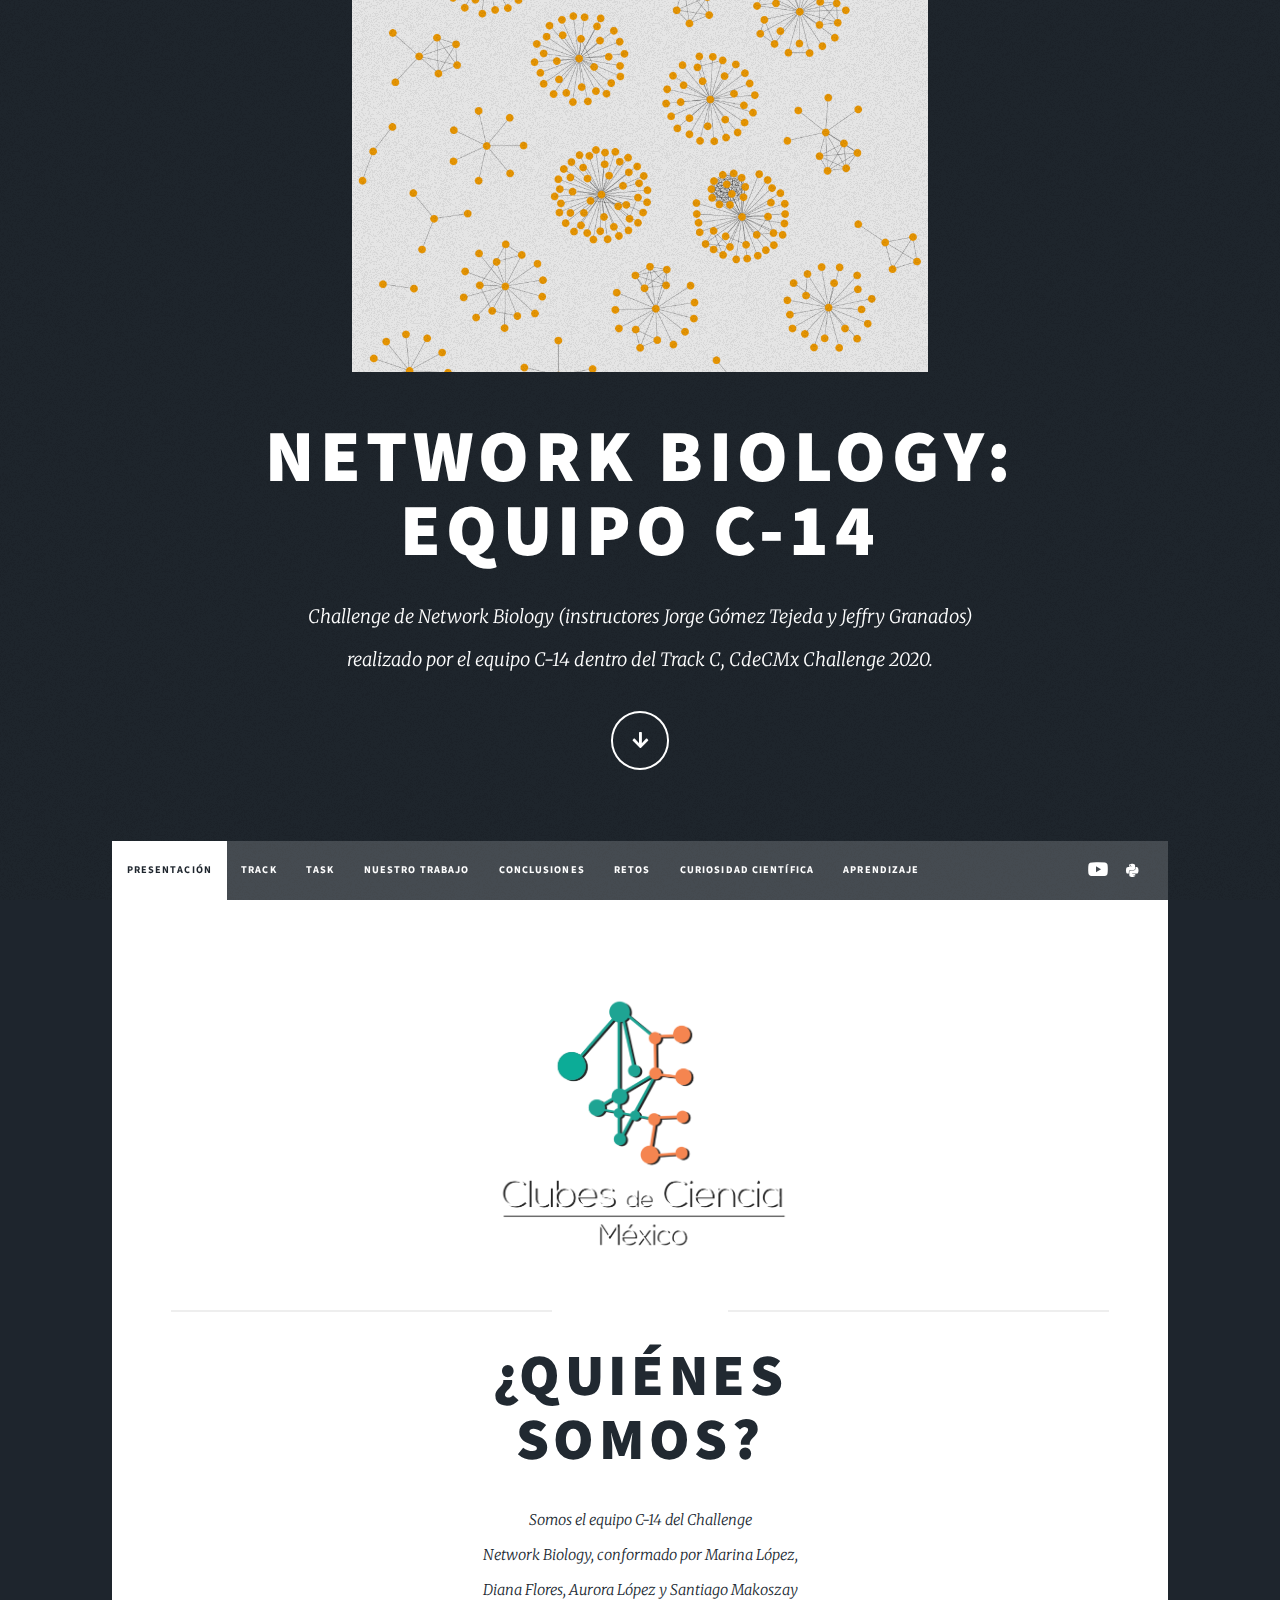
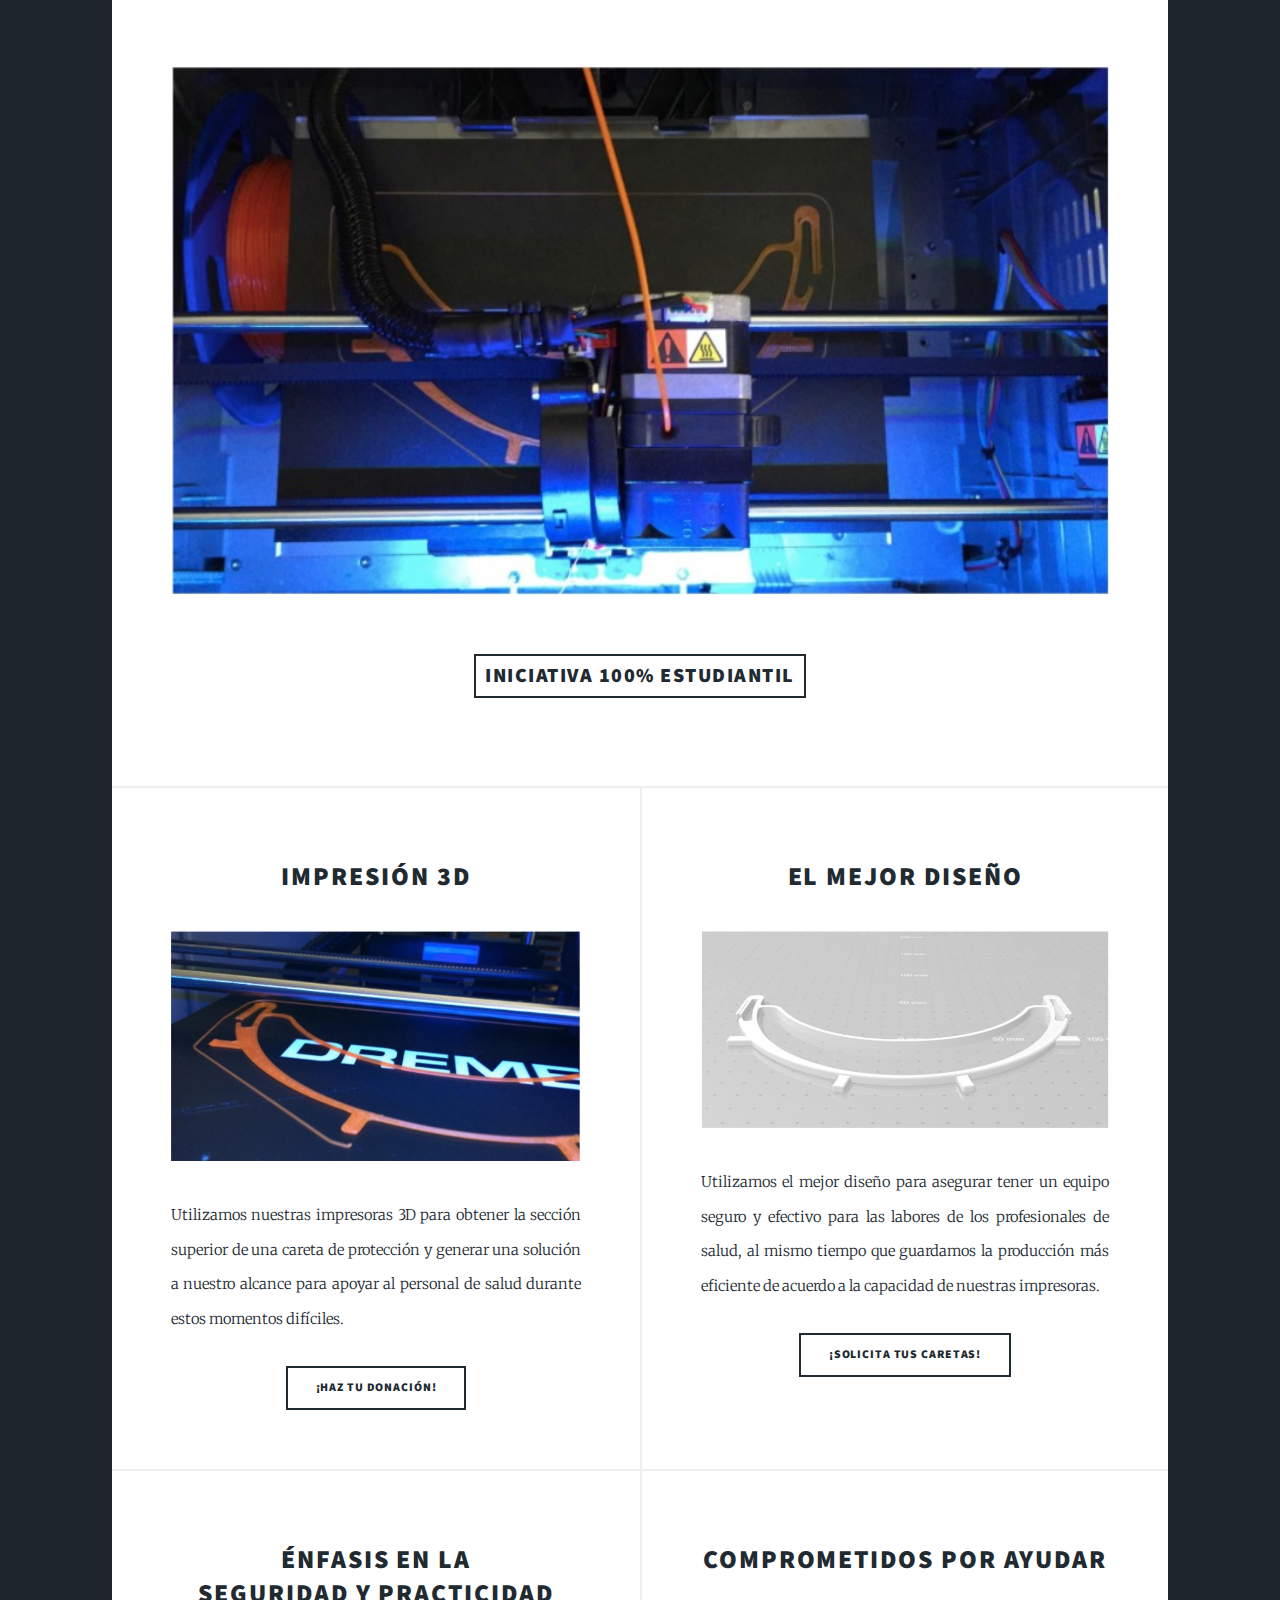
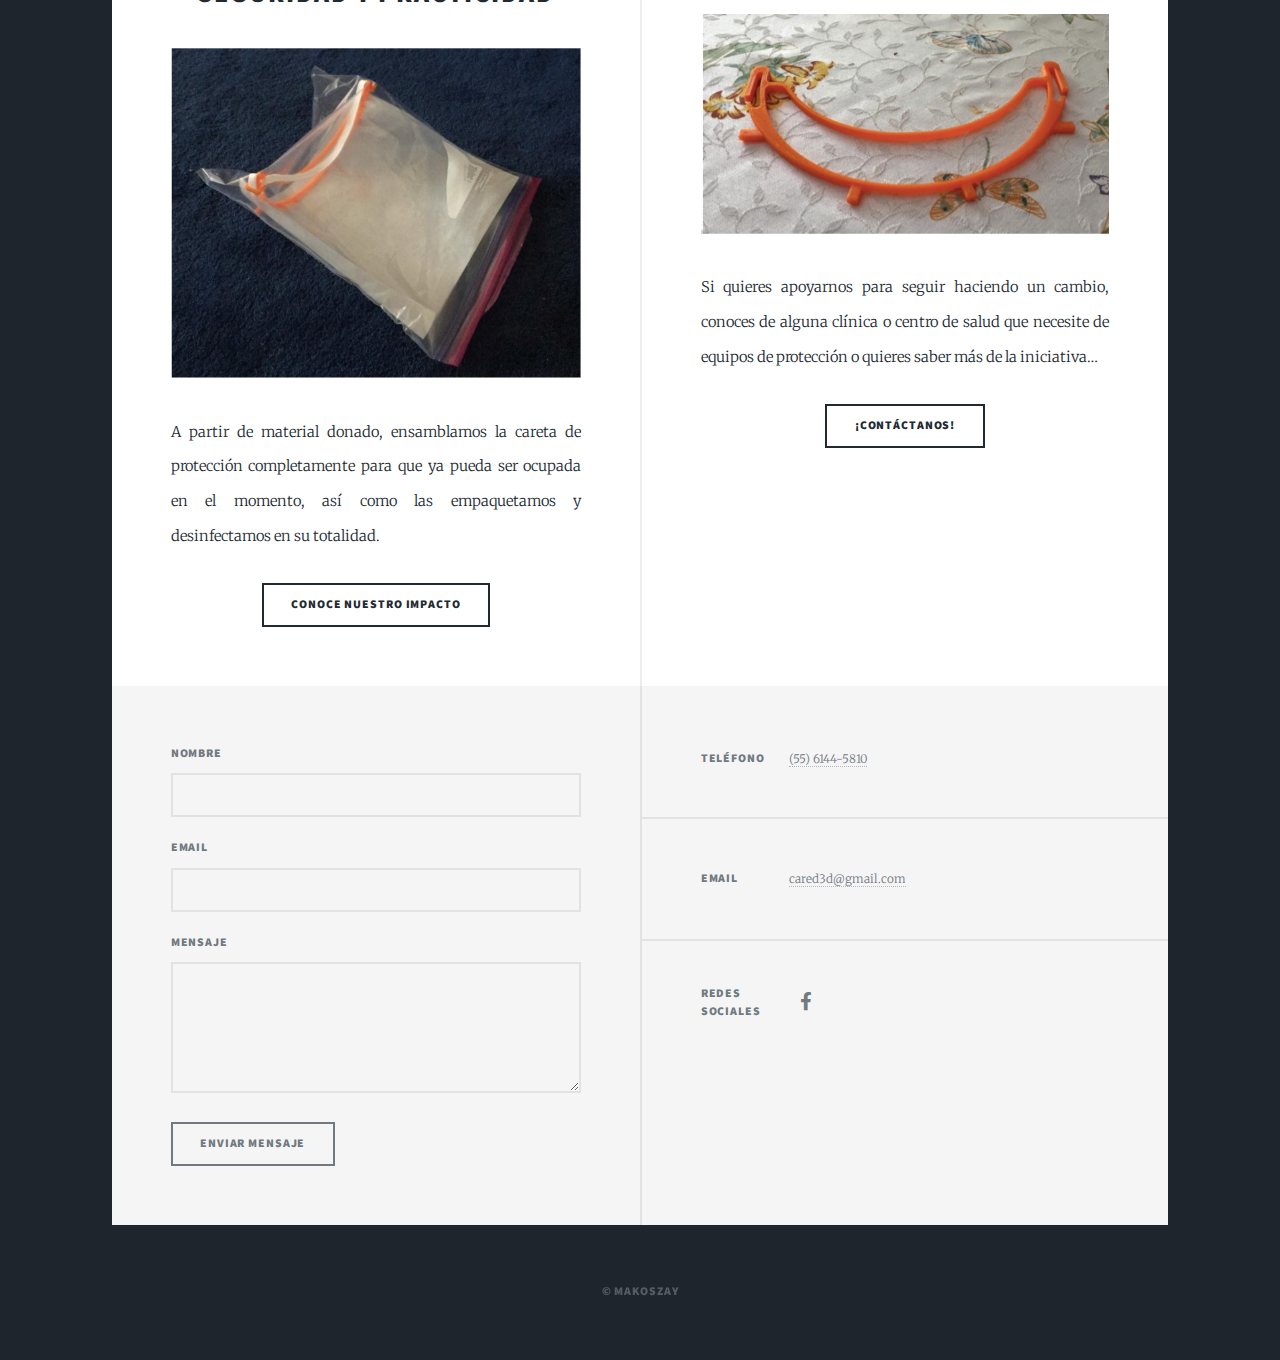
==== index.html @ 89ee447f "Update index.html" ====
<!DOCTYPE HTML>
<!--
	Massively by HTML5 UP
	html5up.net | @ajlkn
	Free for personal and commercial use under the CCA 3.0 license (html5up.net/license)
-->
<html>
	<head>
		<title>CARE 3D</title>
		<meta charset="utf-8" />
		<meta name="viewport" content="width=device-width, initial-scale=1, user-scalable=no" />
		<link rel="stylesheet" href="assets/css/main.css" />
		<noscript><link rel="stylesheet" href="assets/css/noscript.css" /></noscript>
	</head>
	<body class="is-preload">

		<!-- Wrapper -->
			<div id="wrapper" class="fade-in">

				<!-- Intro -->
					<div id="intro">
						<h1>Network Biology:<br />
						Equipo c-14</h1>
						<p>Challenge de Network Biology (instructores Jorge Gómez Tejeda y Jeffry Granados)<br />
						realizado por el equipo C-14 dentro del Track C, CdeCMx Challenge 2020.</p>
						<ul class="actions">
							<li><a href="#header" class="button icon solid solo fa-arrow-down scrolly">Continue</a></li>
						</ul>
					</div>

				<!-- Header -->
					<header id="header">
						<a href="index.html" class="logo">Network Biology - C14</a>
					</header>

				<!-- Nav -->
					<nav id="nav">
						<ul class="links">
							<li class="active"><a href="index.html">Presentación</a></li>
							<li><a href="donaciones.html">Track</a></li>
							<li><a href="solicitudes.html">Task</a></li>
							<li><a href="impacto.html">Nuestro Trabajo</a></li>
							<li><a href="abuelito.html">Conclusiones</a></li>
							<li><a href="notas.html">Retos</a></li>
							<li><a href="equipo.html">Curiosidad científica</a></li>
							<li><a href="contacto.html">Aprendizaje</a></li>
						</ul>
						<ul class="icons">
							<li><a href="https://www.facebook.com/donacioncaretas3D/" target=”_blank” class="icon brands fab fa-youtube"><span class="label">Youtube</span></a></li>
							<li><a href="https://colab.research.google.com/drive/1BYM7Ilppk82r1k13tnCq5NGWnOAUT_sk?usp=sharing" class="icon brands"><i class="fab fa-python"></i><span class="label">Código Python</span></a></li>
						</ul>
					</nav>

				<!-- Main -->
					<div id="main">
						
						<!-- Featured Post -->
							<article class="post featured">
								<img src="images/LOGO_CLUBES.png" width="300">
								<header class="major">
									<span class="date"></span><br>
									<h2><a href="#">¿Quiénes<br />
									somos?</a></h2>
									<p>Somos el equipo C-14 del Challenge<br />
									Network Biology, conformado por Marina López,<br />
									Diana Flores, Aurora López y Santiago Makoszay</p>
								</header>
								<div class="image main"><img src="images/impresora.jpeg" alt="" /></div>
								<ul class="actions special">
									<li class="button" style="font-size:20px;">&nbsp;&nbsp;Iniciativa 100% estudiantil&nbsp;&nbsp;</li>
								</ul>
							</article>

						<!-- Posts -->
							<section class="posts">
								<article>
									<header>
										<span class="date"></span>
										<h2>Impresión 3D</h2>
									</header>
									<div class="image fit"><img src="images/impresion_care3d.jpeg" alt="" /></div>
									<p>Utilizamos nuestras impresoras 3D para obtener la sección superior de una careta de protección y generar una solución a nuestro alcance para apoyar al personal de salud durante estos momentos difíciles.</p>
									<ul class="actions special">
										<li><a href="donaciones.html" class="button">¡Haz tu donación!</a></li>
									</ul>
								</article>
								<article>
									<header>
										<span class="date"></span>
										<h2>El mejor diseño</h2>
									</header>
									<div class="image fit"><img src="images/diseno_3d.jpeg" alt="" /></div>
									<p>Utilizamos el mejor diseño para asegurar tener un equipo seguro y efectivo para las labores de los profesionales de salud, al mismo tiempo que guardamos la producción más eficiente de acuerdo a la capacidad de nuestras impresoras.</p>
									<ul class="actions special">
										<li><a href="solicitudes.html" class="button">¡Solicita tus caretas!</a></li>
									</ul>
								</article>
								<article>
									<header>
										<span class="date"></span>
										<h2>Énfasis en la<br />
										seguridad y practicidad</h2>
									</header>
									<div class="image fit"><img src="images/empacado.jpeg" alt="" /></div>
									<p>A partir de material donado, ensamblamos la careta de protección completamente para que ya pueda ser ocupada en el momento, así como las empaquetamos y desinfectamos en su totalidad.</p>
									<ul class="actions special">
										<li><a href="impacto.html" class="button">Conoce nuestro impacto</a></li>
									</ul>
								</article>
								<article>
									<header>
										<span class="date"></span>
										<h2>Comprometidos por ayudar</h2>
									</header>
									<div class="image fit"><img src="images/prototipo.jpeg" alt="" /></div>
									<p>Si quieres apoyarnos para seguir haciendo un cambio, conoces de alguna clínica o centro de salud que necesite de equipos de protección o quieres saber más de la iniciativa…</p>
									<ul class="actions special">
										<li><a href="contacto.html" class="button">¡Contáctanos!</a></li>
									</ul>
								</article>
							</section>

						<!-- Footer -->
							<!-- <footer>
								<div class="pagination"> -->
									<!--<a href="#" class="previous">Prev</a>-->
<!-- 									<a href="#" class="page active">1</a>
									<a href="#" class="page">2</a>
									<a href="#" class="page">3</a>
									<span class="extra">&hellip;</span>
									<a href="#" class="page">8</a>
									<a href="#" class="page">9</a>
									<a href="#" class="page">10</a>
									<a href="#" class="next">Next</a>
								</div>
							</footer> -->

					</div>

				<!-- Footer -->
					<footer id="footer">
						<section>
							<form method="post" action="mailto:cared3d@gmail.com?subject=Información Care-3D">
								<div class="fields">
									<div class="field">
										<label for="name">Nombre</label>
										<input type="text" name="nombre" id="nombre" />
									</div>
									<div class="field">
										<label for="email">Email</label>
										<input type="text" name="email" id="email" />
									</div>
									<div class="field">
										<label for="message">Mensaje</label>
										<textarea name="mensaje" id="mensaje" rows="3"></textarea>
									</div>
								</div>
								<ul class="actions">
									<li><input type="submit" value="Enviar Mensaje" /></li>
								</ul>
							</form>
						</section>
						<section class="split contact">
							<section>
								<h3>Teléfono</h3>
								<p><a href="tel:+525561445810">(55) 6144-5810</a></p>
							</section>
							<section>
								<h3>Email</h3>
								<p><a href="mailto:care3d@gmail.com">cared3d@gmail.com</a></p>
							</section>
							<section>
								<h3>Redes Sociales</h3>
								<ul class="icons">
									<li><a href="https://www.facebook.com/donacioncaretas3D/" target=”_blank” class="icon brands fa-facebook-f"><span class="label">Facebook</span></a></li>
								</ul>
							</section>
						</section>
					</footer>

				<!-- Copyright -->
					<div id="copyright">
						<ul><li>&copy; Makoszay</li></ul>
					</div>

			</div>

		<!-- Scripts -->
			<script src="assets/js/jquery.min.js"></script>
			<script src="assets/js/jquery.scrollex.min.js"></script>
			<script src="assets/js/jquery.scrolly.min.js"></script>
			<script src="assets/js/browser.min.js"></script>
			<script src="assets/js/breakpoints.min.js"></script>
			<script src="assets/js/util.js"></script>
			<script src="assets/js/main.js"></script>

	</body>
</html>
---- assets/css/main.css ----
@import url(fontawesome-all.min.css);
@import url("https://fonts.googleapis.com/css?family=Merriweather:300,700,300italic,700italic|Source+Sans+Pro:900");

/*
	Massively by HTML5 UP
	html5up.net | @ajlkn
	Free for personal and commercial use under the CCA 3.0 license (html5up.net/license)
*/

html, body, div, span, applet, object,
iframe, h1, h2, h3, h4, h5, h6, p, blockquote,
pre, a, abbr, acronym, address, big, cite,
code, del, dfn, em, img, ins, kbd, q, s, samp,
small, strike, strong, sub, sup, tt, var, b,
u, i, center, dl, dt, dd, ol, ul, li, fieldset,
form, label, legend, table, caption, tbody,
tfoot, thead, tr, th, td, article, aside,
canvas, details, embed, figure, figcaption,
footer, header, hgroup, menu, nav, output, ruby,
section, summary, time, mark, audio, video {
	margin: 0;
	padding: 0;
	border: 0;
	font-size: 100%;
	font: inherit;
	vertical-align: baseline;}

article, aside, details, figcaption, figure,
footer, header, hgroup, menu, nav, section {
	display: block;}

body {
	line-height: 1;
}

ol, ul {
	list-style: none;
}

blockquote, q {
	quotes: none;
}

	blockquote:before, blockquote:after, q:before, q:after {
		content: '';
		content: none;
	}

table {
	border-collapse: collapse;
	border-spacing: 0;
}

body {
	-webkit-text-size-adjust: none;
}

mark {
	background-color: transparent;
	color: inherit;
}

input::-moz-focus-inner {
	border: 0;
	padding: 0;
}

input, select, textarea {
	-moz-appearance: none;
	-webkit-appearance: none;
	-ms-appearance: none;
	appearance: none;
}

/* Basic */

	@-ms-viewport {
		width: device-width;
	}

	body {
		-ms-overflow-style: scrollbar;
	}

	@media screen and (max-width: 480px) {

		html, body {
			min-width: 320px;
		}

	}

	html {
		box-sizing: border-box;
	}

	*, *:before, *:after {
		box-sizing: inherit;
	}

	body {
		background-color: #1e252d;
	}

		body.is-preload *, body.is-preload *:before, body.is-preload *:after {
			-moz-animation: none !important;
			-webkit-animation: none !important;
			-ms-animation: none !important;
			animation: none !important;
			-moz-transition: none !important;
			-webkit-transition: none !important;
			-ms-transition: none !important;
			transition: none !important;
		}

/* Type */

	html {
		font-size: 16pt;
	}

		@media screen and (max-width: 1680px) {

			html {
				font-size: 12pt;
			}

		}

		@media screen and (max-width: 1280px) {

			html {
				font-size: 11pt;
			}

		}

		@media screen and (max-width: 360px) {

			html {
				font-size: 10pt;
			}

		}

	body {
		color: #212931;
	}

	body, input, select, textarea {
		font-family: "Merriweather", Georgia, serif;
		font-weight: 300;
		font-size: 1rem;
		line-height: 2.375;
	}

	a {
		-moz-transition: color 0.2s ease-in-out, background-color 0.2s ease-in-out, border-color 0.2s ease-in-out, box-shadow 0.2s ease-in-out;
		-webkit-transition: color 0.2s ease-in-out, background-color 0.2s ease-in-out, border-color 0.2s ease-in-out, box-shadow 0.2s ease-in-out;
		-ms-transition: color 0.2s ease-in-out, background-color 0.2s ease-in-out, border-color 0.2s ease-in-out, box-shadow 0.2s ease-in-out;
		transition: color 0.2s ease-in-out, background-color 0.2s ease-in-out, border-color 0.2s ease-in-out, box-shadow 0.2s ease-in-out;
		border-bottom: dotted 1px;
		text-decoration: none;
	}

		a:hover {
			border-bottom-color: transparent;
		}

	strong, b {
		font-weight: 600;
	}

	em, i {
		font-style: italic;
	}

	p {
		text-align: justify;
		margin: 0 0 2rem 0;
	}

	h1, h2, h3, h4, h5, h6 {
		font-family: "Source Sans Pro", Helvetica, sans-serif;
		font-weight: 900;
		line-height: 1.5;
		letter-spacing: 0.075em;
		text-transform: uppercase;
		margin: 0 0 1rem 0;
	}

		h1 a, h2 a, h3 a, h4 a, h5 a, h6 a {
			border-bottom: 0;
			color: inherit;
			text-decoration: none;
		}

	h1 {
		font-size: 4rem;
		line-height: 1.1;
		margin: 0 0 2rem 0;
	}

	h2 {
		font-size: 1.75rem;
		line-height: 1.3;
		margin: 0 0 1.5rem 0;
	}

	h3 {
		font-size: 1.25rem;
		margin: 0 0 1.5rem 0;
	}

	h4 {
		font-size: 1rem;
	}

	h5 {
		font-size: 0.9rem;
	}

	h6 {
		font-size: 0.8rem;
	}

	sub {
		font-size: 0.8rem;
		position: relative;
		top: 0.5rem;
	}

	sup {
		font-size: 0.8rem;
		position: relative;
		top: -0.5rem;
	}

	blockquote {
		border-left: solid 4px;
		font-style: italic;
		margin: 0 0 2rem 0;
		padding: 0.5rem 0 0.5rem 2rem;
	}

	code {
		border: solid 2px;
		font-family: "Courier New", monospace;
		font-size: 0.9rem;
		margin: 0 0.25rem;
		padding: 0.25rem 0.65rem;
	}

	pre {
		-webkit-overflow-scrolling: touch;
		font-family: "Courier New", monospace;
		font-size: 0.9rem;
		margin: 0 0 2rem 0;
	}

		pre code {
			display: block;
			line-height: 1.75;
			padding: 1rem 1.5rem;
			overflow-x: auto;
		}

	hr {
		border: 0;
		border-bottom: solid 2px;
		margin: 3rem 0;
	}

		hr.major {
			margin: 5rem 0;
		}

	.align-left {
		text-align: left;
	}

	.align-center {
		text-align: center;
	}

	.align-right {
		text-align: right;
	}

	input, select, textarea {
		color: #212931;
	}

	a {
		color: #212931;
		border-bottom-color: rgba(33, 41, 49, 0.5);
	}

		a:hover {
			border-bottom-color: transparent;
			color: #ef1aa8 !important;
		}

	strong, b {
		color: #212931;
	}

	h1, h2, h3, h4, h5, h6 {
		color: #212931;
	}

	blockquote {
		border-left-color: #eeeeee;
	}

	code {
		background: rgba(220, 220, 220, 0.25);
		border-color: #eeeeee;
	}

	hr {
		border-bottom-color: #eeeeee;
	}

/* Row */

	.row {
		display: flex;
		flex-wrap: wrap;
		box-sizing: border-box;
		align-items: stretch;
	}

		.row > * {
			box-sizing: border-box;
		}

		.row.gtr-uniform > * > :last-child {
			margin-bottom: 0;
		}

		.row.aln-left {
			justify-content: flex-start;
		}

		.row.aln-center {
			justify-content: center;
		}

		.row.aln-right {
			justify-content: flex-end;
		}

		.row.aln-top {
			align-items: flex-start;
		}

		.row.aln-middle {
			align-items: center;
		}

		.row.aln-bottom {
			align-items: flex-end;
		}

		.row > .imp {
			order: -1;
		}

		.row > .col-1 {
			width: 8.33333%;
		}

		.row > .off-1 {
			margin-left: 8.33333%;
		}

		.row > .col-2 {
			width: 16.66667%;
		}

		.row > .off-2 {
			margin-left: 16.66667%;
		}

		.row > .col-3 {
			width: 25%;
		}

		.row > .off-3 {
			margin-left: 25%;
		}

		.row > .col-4 {
			width: 33.33333%;
		}

		.row > .off-4 {
			margin-left: 33.33333%;
		}

		.row > .col-5 {
			width: 41.66667%;
		}

		.row > .off-5 {
			margin-left: 41.66667%;
		}

		.row > .col-6 {
			width: 50%;
		}

		.row > .off-6 {
			margin-left: 50%;
		}

		.row > .col-7 {
			width: 58.33333%;
		}

		.row > .off-7 {
			margin-left: 58.33333%;
		}

		.row > .col-8 {
			width: 66.66667%;
		}

		.row > .off-8 {
			margin-left: 66.66667%;
		}

		.row > .col-9 {
			width: 75%;
		}

		.row > .off-9 {
			margin-left: 75%;
		}

		.row > .col-10 {
			width: 83.33333%;
		}

		.row > .off-10 {
			margin-left: 83.33333%;
		}

		.row > .col-11 {
			width: 91.66667%;
		}

		.row > .off-11 {
			margin-left: 91.66667%;
		}

		.row > .col-12 {
			width: 100%;
		}

		.row > .off-12 {
			margin-left: 100%;
		}

		.row.gtr-0 {
			margin-top: 0;
			margin-left: 0rem;
		}

			.row.gtr-0 > * {
				padding: 0 0 0 0rem;
			}

			.row.gtr-0.gtr-uniform {
				margin-top: 0rem;
			}

				.row.gtr-0.gtr-uniform > * {
					padding-top: 0rem;
				}

		.row.gtr-25 {
			margin-top: 0;
			margin-left: -0.375rem;
		}

			.row.gtr-25 > * {
				padding: 0 0 0 0.375rem;
			}

			.row.gtr-25.gtr-uniform {
				margin-top: -0.375rem;
			}

				.row.gtr-25.gtr-uniform > * {
					padding-top: 0.375rem;
				}

		.row.gtr-50 {
			margin-top: 0;
			margin-left: -0.75rem;
		}

			.row.gtr-50 > * {
				padding: 0 0 0 0.75rem;
			}

			.row.gtr-50.gtr-uniform {
				margin-top: -0.75rem;
			}

				.row.gtr-50.gtr-uniform > * {
					padding-top: 0.75rem;
				}

		.row {
			margin-top: 0;
			margin-left: -1.5rem;
		}

			.row > * {
				padding: 0 0 0 1.5rem;
			}

			.row.gtr-uniform {
				margin-top: -1.5rem;
			}

				.row.gtr-uniform > * {
					padding-top: 1.5rem;
				}

		.row.gtr-150 {
			margin-top: 0;
			margin-left: -2.25rem;
		}

			.row.gtr-150 > * {
				padding: 0 0 0 2.25rem;
			}

			.row.gtr-150.gtr-uniform {
				margin-top: -2.25rem;
			}

				.row.gtr-150.gtr-uniform > * {
					padding-top: 2.25rem;
				}

		.row.gtr-200 {
			margin-top: 0;
			margin-left: -3rem;
		}

			.row.gtr-200 > * {
				padding: 0 0 0 3rem;
			}

			.row.gtr-200.gtr-uniform {
				margin-top: -3rem;
			}

				.row.gtr-200.gtr-uniform > * {
					padding-top: 3rem;
				}

		@media screen and (max-width: 1680px) {

			.row {
				display: flex;
				flex-wrap: wrap;
				box-sizing: border-box;
				align-items: stretch;
			}

				.row > * {
					box-sizing: border-box;
				}

				.row.gtr-uniform > * > :last-child {
					margin-bottom: 0;
				}

				.row.aln-left {
					justify-content: flex-start;
				}

				.row.aln-center {
					justify-content: center;
				}

				.row.aln-right {
					justify-content: flex-end;
				}

				.row.aln-top {
					align-items: flex-start;
				}

				.row.aln-middle {
					align-items: center;
				}

				.row.aln-bottom {
					align-items: flex-end;
				}

				.row > .imp-xlarge {
					order: -1;
				}

				.row > .col-1-xlarge {
					width: 8.33333%;
				}

				.row > .off-1-xlarge {
					margin-left: 8.33333%;
				}

				.row > .col-2-xlarge {
					width: 16.66667%;
				}

				.row > .off-2-xlarge {
					margin-left: 16.66667%;
				}

				.row > .col-3-xlarge {
					width: 25%;
				}

				.row > .off-3-xlarge {
					margin-left: 25%;
				}

				.row > .col-4-xlarge {
					width: 33.33333%;
				}

				.row > .off-4-xlarge {
					margin-left: 33.33333%;
				}

				.row > .col-5-xlarge {
					width: 41.66667%;
				}

				.row > .off-5-xlarge {
					margin-left: 41.66667%;
				}

				.row > .col-6-xlarge {
					width: 50%;
				}

				.row > .off-6-xlarge {
					margin-left: 50%;
				}

				.row > .col-7-xlarge {
					width: 58.33333%;
				}

				.row > .off-7-xlarge {
					margin-left: 58.33333%;
				}

				.row > .col-8-xlarge {
					width: 66.66667%;
				}

				.row > .off-8-xlarge {
					margin-left: 66.66667%;
				}

				.row > .col-9-xlarge {
					width: 75%;
				}

				.row > .off-9-xlarge {
					margin-left: 75%;
				}

				.row > .col-10-xlarge {
					width: 83.33333%;
				}

				.row > .off-10-xlarge {
					margin-left: 83.33333%;
				}

				.row > .col-11-xlarge {
					width: 91.66667%;
				}

				.row > .off-11-xlarge {
					margin-left: 91.66667%;
				}

				.row > .col-12-xlarge {
					width: 100%;
				}

				.row > .off-12-xlarge {
					margin-left: 100%;
				}

				.row.gtr-0 {
					margin-top: 0;
					margin-left: 0rem;
				}

					.row.gtr-0 > * {
						padding: 0 0 0 0rem;
					}

					.row.gtr-0.gtr-uniform {
						margin-top: 0rem;
					}

						.row.gtr-0.gtr-uniform > * {
							padding-top: 0rem;
						}

				.row.gtr-25 {
					margin-top: 0;
					margin-left: -0.375rem;
				}

					.row.gtr-25 > * {
						padding: 0 0 0 0.375rem;
					}

					.row.gtr-25.gtr-uniform {
						margin-top: -0.375rem;
					}

						.row.gtr-25.gtr-uniform > * {
							padding-top: 0.375rem;
						}

				.row.gtr-50 {
					margin-top: 0;
					margin-left: -0.75rem;
				}

					.row.gtr-50 > * {
						padding: 0 0 0 0.75rem;
					}

					.row.gtr-50.gtr-uniform {
						margin-top: -0.75rem;
					}

						.row.gtr-50.gtr-uniform > * {
							padding-top: 0.75rem;
						}

				.row {
					margin-top: 0;
					margin-left: -1.5rem;
				}

					.row > * {
						padding: 0 0 0 1.5rem;
					}

					.row.gtr-uniform {
						margin-top: -1.5rem;
					}

						.row.gtr-uniform > * {
							padding-top: 1.5rem;
						}

				.row.gtr-150 {
					margin-top: 0;
					margin-left: -2.25rem;
				}

					.row.gtr-150 > * {
						padding: 0 0 0 2.25rem;
					}

					.row.gtr-150.gtr-uniform {
						margin-top: -2.25rem;
					}

						.row.gtr-150.gtr-uniform > * {
							padding-top: 2.25rem;
						}

				.row.gtr-200 {
					margin-top: 0;
					margin-left: -3rem;
				}

					.row.gtr-200 > * {
						padding: 0 0 0 3rem;
					}

					.row.gtr-200.gtr-uniform {
						margin-top: -3rem;
					}

						.row.gtr-200.gtr-uniform > * {
							padding-top: 3rem;
						}

		}

		@media screen and (max-width: 1280px) {

			.row {
				display: flex;
				flex-wrap: wrap;
				box-sizing: border-box;
				align-items: stretch;
			}

				.row > * {
					box-sizing: border-box;
				}

				.row.gtr-uniform > * > :last-child {
					margin-bottom: 0;
				}

				.row.aln-left {
					justify-content: flex-start;
				}

				.row.aln-center {
					justify-content: center;
				}

				.row.aln-right {
					justify-content: flex-end;
				}

				.row.aln-top {
					align-items: flex-start;
				}

				.row.aln-middle {
					align-items: center;
				}

				.row.aln-bottom {
					align-items: flex-end;
				}

				.row > .imp-large {
					order: -1;
				}

				.row > .col-1-large {
					width: 8.33333%;
				}

				.row > .off-1-large {
					margin-left: 8.33333%;
				}

				.row > .col-2-large {
					width: 16.66667%;
				}

				.row > .off-2-large {
					margin-left: 16.66667%;
				}

				.row > .col-3-large {
					width: 25%;
				}

				.row > .off-3-large {
					margin-left: 25%;
				}

				.row > .col-4-large {
					width: 33.33333%;
				}

				.row > .off-4-large {
					margin-left: 33.33333%;
				}

				.row > .col-5-large {
					width: 41.66667%;
				}

				.row > .off-5-large {
					margin-left: 41.66667%;
				}

				.row > .col-6-large {
					width: 50%;
				}

				.row > .off-6-large {
					margin-left: 50%;
				}

				.row > .col-7-large {
					width: 58.33333%;
				}

				.row > .off-7-large {
					margin-left: 58.33333%;
				}

				.row > .col-8-large {
					width: 66.66667%;
				}

				.row > .off-8-large {
					margin-left: 66.66667%;
				}

				.row > .col-9-large {
					width: 75%;
				}

				.row > .off-9-large {
					margin-left: 75%;
				}

				.row > .col-10-large {
					width: 83.33333%;
				}

				.row > .off-10-large {
					margin-left: 83.33333%;
				}

				.row > .col-11-large {
					width: 91.66667%;
				}

				.row > .off-11-large {
					margin-left: 91.66667%;
				}

				.row > .col-12-large {
					width: 100%;
				}

				.row > .off-12-large {
					margin-left: 100%;
				}

				.row.gtr-0 {
					margin-top: 0;
					margin-left: 0rem;
				}

					.row.gtr-0 > * {
						padding: 0 0 0 0rem;
					}

					.row.gtr-0.gtr-uniform {
						margin-top: 0rem;
					}

						.row.gtr-0.gtr-uniform > * {
							padding-top: 0rem;
						}

				.row.gtr-25 {
					margin-top: 0;
					margin-left: -0.375rem;
				}

					.row.gtr-25 > * {
						padding: 0 0 0 0.375rem;
					}

					.row.gtr-25.gtr-uniform {
						margin-top: -0.375rem;
					}

						.row.gtr-25.gtr-uniform > * {
							padding-top: 0.375rem;
						}

				.row.gtr-50 {
					margin-top: 0;
					margin-left: -0.75rem;
				}

					.row.gtr-50 > * {
						padding: 0 0 0 0.75rem;
					}

					.row.gtr-50.gtr-uniform {
						margin-top: -0.75rem;
					}

						.row.gtr-50.gtr-uniform > * {
							padding-top: 0.75rem;
						}

				.row {
					margin-top: 0;
					margin-left: -1.5rem;
				}

					.row > * {
						padding: 0 0 0 1.5rem;
					}

					.row.gtr-uniform {
						margin-top: -1.5rem;
					}

						.row.gtr-uniform > * {
							padding-top: 1.5rem;
						}

				.row.gtr-150 {
					margin-top: 0;
					margin-left: -2.25rem;
				}

					.row.gtr-150 > * {
						padding: 0 0 0 2.25rem;
					}

					.row.gtr-150.gtr-uniform {
						margin-top: -2.25rem;
					}

						.row.gtr-150.gtr-uniform > * {
							padding-top: 2.25rem;
						}

				.row.gtr-200 {
					margin-top: 0;
					margin-left: -3rem;
				}

					.row.gtr-200 > * {
						padding: 0 0 0 3rem;
					}

					.row.gtr-200.gtr-uniform {
						margin-top: -3rem;
					}

						.row.gtr-200.gtr-uniform > * {
							padding-top: 3rem;
						}

		}

		@media screen and (max-width: 980px) {

			.row {
				display: flex;
				flex-wrap: wrap;
				box-sizing: border-box;
				align-items: stretch;
			}

				.row > * {
					box-sizing: border-box;
				}

				.row.gtr-uniform > * > :last-child {
					margin-bottom: 0;
				}

				.row.aln-left {
					justify-content: flex-start;
				}

				.row.aln-center {
					justify-content: center;
				}

				.row.aln-right {
					justify-content: flex-end;
				}

				.row.aln-top {
					align-items: flex-start;
				}

				.row.aln-middle {
					align-items: center;
				}

				.row.aln-bottom {
					align-items: flex-end;
				}

				.row > .imp-medium {
					order: -1;
				}

				.row > .col-1-medium {
					width: 8.33333%;
				}

				.row > .off-1-medium {
					margin-left: 8.33333%;
				}

				.row > .col-2-medium {
					width: 16.66667%;
				}

				.row > .off-2-medium {
					margin-left: 16.66667%;
				}

				.row > .col-3-medium {
					width: 25%;
				}

				.row > .off-3-medium {
					margin-left: 25%;
				}

				.row > .col-4-medium {
					width: 33.33333%;
				}

				.row > .off-4-medium {
					margin-left: 33.33333%;
				}

				.row > .col-5-medium {
					width: 41.66667%;
				}

				.row > .off-5-medium {
					margin-left: 41.66667%;
				}

				.row > .col-6-medium {
					width: 50%;
				}

				.row > .off-6-medium {
					margin-left: 50%;
				}

				.row > .col-7-medium {
					width: 58.33333%;
				}

				.row > .off-7-medium {
					margin-left: 58.33333%;
				}

				.row > .col-8-medium {
					width: 66.66667%;
				}

				.row > .off-8-medium {
					margin-left: 66.66667%;
				}

				.row > .col-9-medium {
					width: 75%;
				}

				.row > .off-9-medium {
					margin-left: 75%;
				}

				.row > .col-10-medium {
					width: 83.33333%;
				}

				.row > .off-10-medium {
					margin-left: 83.33333%;
				}

				.row > .col-11-medium {
					width: 91.66667%;
				}

				.row > .off-11-medium {
					margin-left: 91.66667%;
				}

				.row > .col-12-medium {
					width: 100%;
				}

				.row > .off-12-medium {
					margin-left: 100%;
				}

				.row.gtr-0 {
					margin-top: 0;
					margin-left: 0rem;
				}

					.row.gtr-0 > * {
						padding: 0 0 0 0rem;
					}

					.row.gtr-0.gtr-uniform {
						margin-top: 0rem;
					}

						.row.gtr-0.gtr-uniform > * {
							padding-top: 0rem;
						}

				.row.gtr-25 {
					margin-top: 0;
					margin-left: -0.375rem;
				}

					.row.gtr-25 > * {
						padding: 0 0 0 0.375rem;
					}

					.row.gtr-25.gtr-uniform {
						margin-top: -0.375rem;
					}

						.row.gtr-25.gtr-uniform > * {
							padding-top: 0.375rem;
						}

				.row.gtr-50 {
					margin-top: 0;
					margin-left: -0.75rem;
				}

					.row.gtr-50 > * {
						padding: 0 0 0 0.75rem;
					}

					.row.gtr-50.gtr-uniform {
						margin-top: -0.75rem;
					}

						.row.gtr-50.gtr-uniform > * {
							padding-top: 0.75rem;
						}

				.row {
					margin-top: 0;
					margin-left: -1.5rem;
				}

					.row > * {
						padding: 0 0 0 1.5rem;
					}

					.row.gtr-uniform {
						margin-top: -1.5rem;
					}

						.row.gtr-uniform > * {
							padding-top: 1.5rem;
						}

				.row.gtr-150 {
					margin-top: 0;
					margin-left: -2.25rem;
				}

					.row.gtr-150 > * {
						padding: 0 0 0 2.25rem;
					}

					.row.gtr-150.gtr-uniform {
						margin-top: -2.25rem;
					}

						.row.gtr-150.gtr-uniform > * {
							padding-top: 2.25rem;
						}

				.row.gtr-200 {
					margin-top: 0;
					margin-left: -3rem;
				}

					.row.gtr-200 > * {
						padding: 0 0 0 3rem;
					}

					.row.gtr-200.gtr-uniform {
						margin-top: -3rem;
					}

						.row.gtr-200.gtr-uniform > * {
							padding-top: 3rem;
						}

		}

		@media screen and (max-width: 736px) {

			.row {
				display: flex;
				flex-wrap: wrap;
				box-sizing: border-box;
				align-items: stretch;
			}

				.row > * {
					box-sizing: border-box;
				}

				.row.gtr-uniform > * > :last-child {
					margin-bottom: 0;
				}

				.row.aln-left {
					justify-content: flex-start;
				}

				.row.aln-center {
					justify-content: center;
				}

				.row.aln-right {
					justify-content: flex-end;
				}

				.row.aln-top {
					align-items: flex-start;
				}

				.row.aln-middle {
					align-items: center;
				}

				.row.aln-bottom {
					align-items: flex-end;
				}

				.row > .imp-small {
					order: -1;
				}

				.row > .col-1-small {
					width: 8.33333%;
				}

				.row > .off-1-small {
					margin-left: 8.33333%;
				}

				.row > .col-2-small {
					width: 16.66667%;
				}

				.row > .off-2-small {
					margin-left: 16.66667%;
				}

				.row > .col-3-small {
					width: 25%;
				}

				.row > .off-3-small {
					margin-left: 25%;
				}

				.row > .col-4-small {
					width: 33.33333%;
				}

				.row > .off-4-small {
					margin-left: 33.33333%;
				}

				.row > .col-5-small {
					width: 41.66667%;
				}

				.row > .off-5-small {
					margin-left: 41.66667%;
				}

				.row > .col-6-small {
					width: 50%;
				}

				.row > .off-6-small {
					margin-left: 50%;
				}

				.row > .col-7-small {
					width: 58.33333%;
				}

				.row > .off-7-small {
					margin-left: 58.33333%;
				}

				.row > .col-8-small {
					width: 66.66667%;
				}

				.row > .off-8-small {
					margin-left: 66.66667%;
				}

				.row > .col-9-small {
					width: 75%;
				}

				.row > .off-9-small {
					margin-left: 75%;
				}

				.row > .col-10-small {
					width: 83.33333%;
				}

				.row > .off-10-small {
					margin-left: 83.33333%;
				}

				.row > .col-11-small {
					width: 91.66667%;
				}

				.row > .off-11-small {
					margin-left: 91.66667%;
				}

				.row > .col-12-small {
					width: 100%;
				}

				.row > .off-12-small {
					margin-left: 100%;
				}

				.row.gtr-0 {
					margin-top: 0;
					margin-left: 0rem;
				}

					.row.gtr-0 > * {
						padding: 0 0 0 0rem;
					}

					.row.gtr-0.gtr-uniform {
						margin-top: 0rem;
					}

						.row.gtr-0.gtr-uniform > * {
							padding-top: 0rem;
						}

				.row.gtr-25 {
					margin-top: 0;
					margin-left: -0.375rem;
				}

					.row.gtr-25 > * {
						padding: 0 0 0 0.375rem;
					}

					.row.gtr-25.gtr-uniform {
						margin-top: -0.375rem;
					}

						.row.gtr-25.gtr-uniform > * {
							padding-top: 0.375rem;
						}

				.row.gtr-50 {
					margin-top: 0;
					margin-left: -0.75rem;
				}

					.row.gtr-50 > * {
						padding: 0 0 0 0.75rem;
					}

					.row.gtr-50.gtr-uniform {
						margin-top: -0.75rem;
					}

						.row.gtr-50.gtr-uniform > * {
							padding-top: 0.75rem;
						}

				.row {
					margin-top: 0;
					margin-left: -1.5rem;
				}

					.row > * {
						padding: 0 0 0 1.5rem;
					}

					.row.gtr-uniform {
						margin-top: -1.5rem;
					}

						.row.gtr-uniform > * {
							padding-top: 1.5rem;
						}

				.row.gtr-150 {
					margin-top: 0;
					margin-left: -2.25rem;
				}

					.row.gtr-150 > * {
						padding: 0 0 0 2.25rem;
					}

					.row.gtr-150.gtr-uniform {
						margin-top: -2.25rem;
					}

						.row.gtr-150.gtr-uniform > * {
							padding-top: 2.25rem;
						}

				.row.gtr-200 {
					margin-top: 0;
					margin-left: -3rem;
				}

					.row.gtr-200 > * {
						padding: 0 0 0 3rem;
					}

					.row.gtr-200.gtr-uniform {
						margin-top: -3rem;
					}

						.row.gtr-200.gtr-uniform > * {
							padding-top: 3rem;
						}

		}

		@media screen and (max-width: 480px) {

			.row {
				display: flex;
				flex-wrap: wrap;
				box-sizing: border-box;
				align-items: stretch;
			}

				.row > * {
					box-sizing: border-box;
				}

				.row.gtr-uniform > * > :last-child {
					margin-bottom: 0;
				}

				.row.aln-left {
					justify-content: flex-start;
				}

				.row.aln-center {
					justify-content: center;
				}

				.row.aln-right {
					justify-content: flex-end;
				}

				.row.aln-top {
					align-items: flex-start;
				}

				.row.aln-middle {
					align-items: center;
				}

				.row.aln-bottom {
					align-items: flex-end;
				}

				.row > .imp-xsmall {
					order: -1;
				}

				.row > .col-1-xsmall {
					width: 8.33333%;
				}

				.row > .off-1-xsmall {
					margin-left: 8.33333%;
				}

				.row > .col-2-xsmall {
					width: 16.66667%;
				}

				.row > .off-2-xsmall {
					margin-left: 16.66667%;
				}

				.row > .col-3-xsmall {
					width: 25%;
				}

				.row > .off-3-xsmall {
					margin-left: 25%;
				}

				.row > .col-4-xsmall {
					width: 33.33333%;
				}

				.row > .off-4-xsmall {
					margin-left: 33.33333%;
				}

				.row > .col-5-xsmall {
					width: 41.66667%;
				}

				.row > .off-5-xsmall {
					margin-left: 41.66667%;
				}

				.row > .col-6-xsmall {
					width: 50%;
				}

				.row > .off-6-xsmall {
					margin-left: 50%;
				}

				.row > .col-7-xsmall {
					width: 58.33333%;
				}

				.row > .off-7-xsmall {
					margin-left: 58.33333%;
				}

				.row > .col-8-xsmall {
					width: 66.66667%;
				}

				.row > .off-8-xsmall {
					margin-left: 66.66667%;
				}

				.row > .col-9-xsmall {
					width: 75%;
				}

				.row > .off-9-xsmall {
					margin-left: 75%;
				}

				.row > .col-10-xsmall {
					width: 83.33333%;
				}

				.row > .off-10-xsmall {
					margin-left: 83.33333%;
				}

				.row > .col-11-xsmall {
					width: 91.66667%;
				}

				.row > .off-11-xsmall {
					margin-left: 91.66667%;
				}

				.row > .col-12-xsmall {
					width: 100%;
				}

				.row > .off-12-xsmall {
					margin-left: 100%;
				}

				.row.gtr-0 {
					margin-top: 0;
					margin-left: 0rem;
				}

					.row.gtr-0 > * {
						padding: 0 0 0 0rem;
					}

					.row.gtr-0.gtr-uniform {
						margin-top: 0rem;
					}

						.row.gtr-0.gtr-uniform > * {
							padding-top: 0rem;
						}

				.row.gtr-25 {
					margin-top: 0;
					margin-left: -0.375rem;
				}

					.row.gtr-25 > * {
						padding: 0 0 0 0.375rem;
					}

					.row.gtr-25.gtr-uniform {
						margin-top: -0.375rem;
					}

						.row.gtr-25.gtr-uniform > * {
							padding-top: 0.375rem;
						}

				.row.gtr-50 {
					margin-top: 0;
					margin-left: -0.75rem;
				}

					.row.gtr-50 > * {
						padding: 0 0 0 0.75rem;
					}

					.row.gtr-50.gtr-uniform {
						margin-top: -0.75rem;
					}

						.row.gtr-50.gtr-uniform > * {
							padding-top: 0.75rem;
						}

				.row {
					margin-top: 0;
					margin-left: -1.5rem;
				}

					.row > * {
						padding: 0 0 0 1.5rem;
					}

					.row.gtr-uniform {
						margin-top: -1.5rem;
					}

						.row.gtr-uniform > * {
							padding-top: 1.5rem;
						}

				.row.gtr-150 {
					margin-top: 0;
					margin-left: -2.25rem;
				}

					.row.gtr-150 > * {
						padding: 0 0 0 2.25rem;
					}

					.row.gtr-150.gtr-uniform {
						margin-top: -2.25rem;
					}

						.row.gtr-150.gtr-uniform > * {
							padding-top: 2.25rem;
						}

				.row.gtr-200 {
					margin-top: 0;
					margin-left: -3rem;
				}

					.row.gtr-200 > * {
						padding: 0 0 0 3rem;
					}

					.row.gtr-200.gtr-uniform {
						margin-top: -3rem;
					}

						.row.gtr-200.gtr-uniform > * {
							padding-top: 3rem;
						}

		}

		@media screen and (max-width: 360px) {

			.row {
				display: flex;
				flex-wrap: wrap;
				box-sizing: border-box;
				align-items: stretch;
			}

				.row > * {
					box-sizing: border-box;
				}

				.row.gtr-uniform > * > :last-child {
					margin-bottom: 0;
				}

				.row.aln-left {
					justify-content: flex-start;
				}

				.row.aln-center {
					justify-content: center;
				}

				.row.aln-right {
					justify-content: flex-end;
				}

				.row.aln-top {
					align-items: flex-start;
				}

				.row.aln-middle {
					align-items: center;
				}

				.row.aln-bottom {
					align-items: flex-end;
				}

				.row > .imp-xxsmall {
					order: -1;
				}

				.row > .col-1-xxsmall {
					width: 8.33333%;
				}

				.row > .off-1-xxsmall {
					margin-left: 8.33333%;
				}

				.row > .col-2-xxsmall {
					width: 16.66667%;
				}

				.row > .off-2-xxsmall {
					margin-left: 16.66667%;
				}

				.row > .col-3-xxsmall {
					width: 25%;
				}

				.row > .off-3-xxsmall {
					margin-left: 25%;
				}

				.row > .col-4-xxsmall {
					width: 33.33333%;
				}

				.row > .off-4-xxsmall {
					margin-left: 33.33333%;
				}

				.row > .col-5-xxsmall {
					width: 41.66667%;
				}

				.row > .off-5-xxsmall {
					margin-left: 41.66667%;
				}

				.row > .col-6-xxsmall {
					width: 50%;
				}

				.row > .off-6-xxsmall {
					margin-left: 50%;
				}

				.row > .col-7-xxsmall {
					width: 58.33333%;
				}

				.row > .off-7-xxsmall {
					margin-left: 58.33333%;
				}

				.row > .col-8-xxsmall {
					width: 66.66667%;
				}

				.row > .off-8-xxsmall {
					margin-left: 66.66667%;
				}

				.row > .col-9-xxsmall {
					width: 75%;
				}

				.row > .off-9-xxsmall {
					margin-left: 75%;
				}

				.row > .col-10-xxsmall {
					width: 83.33333%;
				}

				.row > .off-10-xxsmall {
					margin-left: 83.33333%;
				}

				.row > .col-11-xxsmall {
					width: 91.66667%;
				}

				.row > .off-11-xxsmall {
					margin-left: 91.66667%;
				}

				.row > .col-12-xxsmall {
					width: 100%;
				}

				.row > .off-12-xxsmall {
					margin-left: 100%;
				}

				.row.gtr-0 {
					margin-top: 0;
					margin-left: 0rem;
				}

					.row.gtr-0 > * {
						padding: 0 0 0 0rem;
					}

					.row.gtr-0.gtr-uniform {
						margin-top: 0rem;
					}

						.row.gtr-0.gtr-uniform > * {
							padding-top: 0rem;
						}

				.row.gtr-25 {
					margin-top: 0;
					margin-left: -0.375rem;
				}

					.row.gtr-25 > * {
						padding: 0 0 0 0.375rem;
					}

					.row.gtr-25.gtr-uniform {
						margin-top: -0.375rem;
					}

						.row.gtr-25.gtr-uniform > * {
							padding-top: 0.375rem;
						}

				.row.gtr-50 {
					margin-top: 0;
					margin-left: -0.75rem;
				}

					.row.gtr-50 > * {
						padding: 0 0 0 0.75rem;
					}

					.row.gtr-50.gtr-uniform {
						margin-top: -0.75rem;
					}

						.row.gtr-50.gtr-uniform > * {
							padding-top: 0.75rem;
						}

				.row {
					margin-top: 0;
					margin-left: -1.5rem;
				}

					.row > * {
						padding: 0 0 0 1.5rem;
					}

					.row.gtr-uniform {
						margin-top: -1.5rem;
					}

						.row.gtr-uniform > * {
							padding-top: 1.5rem;
						}

				.row.gtr-150 {
					margin-top: 0;
					margin-left: -2.25rem;
				}

					.row.gtr-150 > * {
						padding: 0 0 0 2.25rem;
					}

					.row.gtr-150.gtr-uniform {
						margin-top: -2.25rem;
					}

						.row.gtr-150.gtr-uniform > * {
							padding-top: 2.25rem;
						}

				.row.gtr-200 {
					margin-top: 0;
					margin-left: -3rem;
				}

					.row.gtr-200 > * {
						padding: 0 0 0 3rem;
					}

					.row.gtr-200.gtr-uniform {
						margin-top: -3rem;
					}

						.row.gtr-200.gtr-uniform > * {
							padding-top: 3rem;
						}

		}

/* Box */

	.box {
		border: solid 2px;
		margin-bottom: 2rem;
		padding: 1.5rem;
	}

		.box > :last-child,
		.box > :last-child > :last-child,
		.box > :last-child > :last-child > :last-child {
			margin-bottom: 0;
		}

		.box.alt {
			border: 0;
			border-radius: 0;
			padding: 0;
		}

	.box {
		border-color: #eeeeee;
	}

/* Button */

	input[type="submit"],
	input[type="reset"],
	input[type="button"],
	button,
	.button {
		-moz-appearance: none;
		-webkit-appearance: none;
		-ms-appearance: none;
		appearance: none;
		-moz-transition: background-color 0.2s ease-in-out, box-shadow 0.2s ease-in-out, color 0.2s ease-in-out;
		-webkit-transition: background-color 0.2s ease-in-out, box-shadow 0.2s ease-in-out, color 0.2s ease-in-out;
		-ms-transition: background-color 0.2s ease-in-out, box-shadow 0.2s ease-in-out, color 0.2s ease-in-out;
		transition: background-color 0.2s ease-in-out, box-shadow 0.2s ease-in-out, color 0.2s ease-in-out;
		border: 0;
		border-radius: 0;
		cursor: pointer;
		display: inline-block;
		font-family: "Source Sans Pro", Helvetica, sans-serif;
		font-size: 0.8rem;
		font-weight: 900;
		letter-spacing: 0.075em;
		height: 3rem;
		line-height: 3rem;
		padding: 0 2rem;
		text-align: center;
		text-decoration: none;
		text-transform: uppercase;
		white-space: nowrap;
	}

		input[type="submit"].icon:before,
		input[type="reset"].icon:before,
		input[type="button"].icon:before,
		button.icon:before,
		.button.icon:before {
			margin-right: 0.5rem;
		}

		input[type="submit"].icon.solo,
		input[type="reset"].icon.solo,
		input[type="button"].icon.solo,
		button.icon.solo,
		.button.icon.solo {
			position: relative;
			width: 4rem;
			height: 4rem;
			line-height: 4rem;
			border-radius: 4rem;
			text-indent: 4rem;
			overflow: hidden;
			padding: 0;
			white-space: nowrap;
		}

			input[type="submit"].icon.solo:before,
			input[type="reset"].icon.solo:before,
			input[type="button"].icon.solo:before,
			button.icon.solo:before,
			.button.icon.solo:before {
				position: absolute;
				display: block;
				top: 0;
				left: 0;
				width: inherit;
				height: inherit;
				line-height: inherit;
				font-size: 1.25rem;
				margin-right: 0;
				text-align: center;
				text-indent: 0;
			}

		input[type="submit"].fit,
		input[type="reset"].fit,
		input[type="button"].fit,
		button.fit,
		.button.fit {
			width: 100%;
		}

		input[type="submit"].small,
		input[type="reset"].small,
		input[type="button"].small,
		button.small,
		.button.small {
			font-size: 0.7rem;
			height: 2.5rem;
			line-height: 2.5rem;
			padding: 0 1.5rem;
		}

		input[type="submit"].large,
		input[type="reset"].large,
		input[type="button"].large,
		button.large,
		.button.large {
			font-size: 0.9rem;
			height: 3.5rem;
			line-height: 3.5rem;
			padding: 0 2.75rem;
		}

		@media screen and (max-width: 980px) {

			input[type="submit"],
			input[type="reset"],
			input[type="button"],
			button,
			.button {
				font-size: 0.9rem;
				height: 3.25rem;
				line-height: 3.25rem;
			}

				input[type="submit"].large,
				input[type="reset"].large,
				input[type="button"].large,
				button.large,
				.button.large {
					font-size: 1rem;
					height: 3.75rem;
					line-height: 3.75rem;
				}

		}

		input[type="submit"].disabled, input[type="submit"]:disabled,
		input[type="reset"].disabled,
		input[type="reset"]:disabled,
		input[type="button"].disabled,
		input[type="button"]:disabled,
		button.disabled,
		button:disabled,
		.button.disabled,
		.button:disabled {
			pointer-events: none;
			opacity: 0.25;
		}

	input[type="submit"],
	input[type="reset"],
	input[type="button"],
	button,
	.button {
		background-color: transparent;
		box-shadow: inset 0 0 0 2px #212931;
		color: #212931 !important;
	}

		input[type="submit"]:hover,
		input[type="reset"]:hover,
		input[type="button"]:hover,
		button:hover,
		.button:hover {
			box-shadow: inset 0 0 0 2px #ef1aa8;
			color: #ef1aa8 !important;
		}

		input[type="submit"].primary,
		input[type="reset"].primary,
		input[type="button"].primary,
		button.primary,
		.button.primary {
			background-color: #212931;
			box-shadow: none;
			color: #ffffff !important;
		}

			input[type="submit"].primary:hover,
			input[type="reset"].primary:hover,
			input[type="button"].primary:hover,
			button.primary:hover,
			.button.primary:hover {
				background-color: #ef1aa8;
			}

/* Form */

	form {
		margin: 0 0 2rem 0;
	}

		form > :last-child {
			margin-bottom: 0;
		}

		form > .fields {
			display: -moz-flex;
			display: -webkit-flex;
			display: -ms-flex;
			display: flex;
			-moz-flex-wrap: wrap;
			-webkit-flex-wrap: wrap;
			-ms-flex-wrap: wrap;
			flex-wrap: wrap;
			width: calc(100% + 3rem);
			margin: -1.5rem 0 2rem -1.5rem;
		}

			form > .fields > .field {
				-moz-flex-grow: 0;
				-webkit-flex-grow: 0;
				-ms-flex-grow: 0;
				flex-grow: 0;
				-moz-flex-shrink: 0;
				-webkit-flex-shrink: 0;
				-ms-flex-shrink: 0;
				flex-shrink: 0;
				padding: 1.5rem 0 0 1.5rem;
				width: calc(100% - 1.5rem);
			}

				form > .fields > .field.half {
					width: calc(50% - 0.75rem);
				}

				form > .fields > .field.third {
					width: calc(100%/3 - 0.5rem);
				}

				form > .fields > .field.quarter {
					width: calc(25% - 0.375rem);
				}

		@media screen and (max-width: 480px) {

			form > .fields {
				width: calc(100% + 3rem);
				margin: -1.5rem 0 2rem -1.5rem;
			}

				form > .fields > .field {
					padding: 1.5rem 0 0 1.5rem;
					width: calc(100% - 1.5rem);
				}

					form > .fields > .field.half {
						width: calc(100% - 1.5rem);
					}

					form > .fields > .field.third {
						width: calc(100% - 1.5rem);
					}

					form > .fields > .field.quarter {
						width: calc(100% - 1.5rem);
					}

		}

	label {
		display: block;
		font-family: "Source Sans Pro", Helvetica, sans-serif;
		font-weight: 900;
		line-height: 1.5;
		letter-spacing: 0.075em;
		font-size: 0.8rem;
		text-transform: uppercase;
		margin: 0 0 0.75rem 0;
	}

		@media screen and (max-width: 980px) {

			label {
				font-size: 0.9rem;
			}

		}

	input[type="text"],
	input[type="password"],
	input[type="email"],
	select,
	textarea {
		-moz-appearance: none;
		-webkit-appearance: none;
		-ms-appearance: none;
		appearance: none;
		background: transparent;
		border-radius: 0;
		border: solid 2px;
		color: inherit;
		display: block;
		outline: 0;
		padding: 0 1rem;
		text-decoration: none;
		width: 100%;
	}

		input[type="text"]:invalid,
		input[type="password"]:invalid,
		input[type="email"]:invalid,
		select:invalid,
		textarea:invalid {
			box-shadow: none;
		}

	select {
		background-size: 1.25rem;
		background-repeat: no-repeat;
		background-position: calc(100% - 1rem) center;
		height: 3rem;
		padding-right: 3rem;
		text-overflow: ellipsis;
	}

		select:focus::-ms-value {
			background-color: transparent;
		}

		select::-ms-expand {
			display: none;
		}

	input[type="text"],
	input[type="password"],
	input[type="email"],
	select {
		height: 3rem;
	}

	textarea {
		padding: 0.75rem 1rem;
	}

	input[type="checkbox"],
	input[type="radio"] {
		-moz-appearance: none;
		-webkit-appearance: none;
		-ms-appearance: none;
		appearance: none;
		display: block;
		float: left;
		margin-right: -2rem;
		opacity: 0;
		width: 1rem;
		z-index: -1;
	}

		input[type="checkbox"] + label,
		input[type="radio"] + label {
			text-decoration: none;
			cursor: pointer;
			display: inline-block;
			font-size: 1rem;
			letter-spacing: 0;
			font-family: "Merriweather", Georgia, serif;
			text-transform: none;
			font-weight: 300;
			padding-left: 2.8rem;
			padding-right: 1rem;
			position: relative;
		}

			input[type="checkbox"] + label:before,
			input[type="radio"] + label:before {
				-moz-osx-font-smoothing: grayscale;
				-webkit-font-smoothing: antialiased;
				display: inline-block;
				font-style: normal;
				font-variant: normal;
				text-rendering: auto;
				line-height: 1;
				text-transform: none !important;
				font-family: 'Font Awesome 5 Free';
				font-weight: 900;
			}

			input[type="checkbox"] + label:before,
			input[type="radio"] + label:before {
				border-radius: 0;
				border: solid 2px;
				content: '';
				display: inline-block;
				font-size: 0.8rem;
				height: 1.8rem;
				left: 0;
				line-height: 1.65rem;
				position: absolute;
				text-align: center;
				top: -0.125rem;
				width: 1.8rem;
			}

		input[type="checkbox"]:checked + label:before,
		input[type="radio"]:checked + label:before {
			content: '\f00c';
		}

	input[type="checkbox"] + label:before {
		border-radius: 0;
	}

	input[type="radio"] + label:before {
		border-radius: 100%;
	}

	::-webkit-input-placeholder {
		opacity: 1.0;
	}

	:-moz-placeholder {
		opacity: 1.0;
	}

	::-moz-placeholder {
		opacity: 1.0;
	}

	:-ms-input-placeholder {
		opacity: 1.0;
	}

	label {
		color: #212931;
	}

	input[type="text"],
	input[type="password"],
	input[type="email"],
	select,
	textarea {
		border-color: #eeeeee;
	}

		input[type="text"]:focus,
		input[type="password"]:focus,
		input[type="email"]:focus,
		select:focus,
		textarea:focus {
			border-color: #ef1aa8;
		}

	select {
		background-image: url("data:image/svg+xml;charset=utf8,%3Csvg xmlns='http://www.w3.org/2000/svg' width='40' height='40' preserveAspectRatio='none' viewBox='0 0 40 40'%3E%3Cpath d='M9.4,12.3l10.4,10.4l10.4-10.4c0.2-0.2,0.5-0.4,0.9-0.4c0.3,0,0.6,0.1,0.9,0.4l3.3,3.3c0.2,0.2,0.4,0.5,0.4,0.9 c0,0.4-0.1,0.6-0.4,0.9L20.7,31.9c-0.2,0.2-0.5,0.4-0.9,0.4c-0.3,0-0.6-0.1-0.9-0.4L4.3,17.3c-0.2-0.2-0.4-0.5-0.4-0.9 c0-0.4,0.1-0.6,0.4-0.9l3.3-3.3c0.2-0.2,0.5-0.4,0.9-0.4S9.1,12.1,9.4,12.3z' fill='%23eeeeee' /%3E%3C/svg%3E");
	}

		select option {
			background-color: #ffffff;
			color: #212931;
		}

	.select-wrapper:before {
		color: #eeeeee;
	}

	input[type="checkbox"] + label,
	input[type="radio"] + label {
		color: #212931;
	}

		input[type="checkbox"] + label:before,
		input[type="radio"] + label:before {
			border-color: #eeeeee;
		}

	input[type="checkbox"]:checked + label:before,
	input[type="radio"]:checked + label:before {
		background-color: #212931;
		border-color: #212931;
		color: #ffffff;
	}

	input[type="checkbox"]:focus + label:before,
	input[type="radio"]:focus + label:before {
		border-color: #ef1aa8;
	}

	::-webkit-input-placeholder {
		color: #909498 !important;
	}

	:-moz-placeholder {
		color: #909498 !important;
	}

	::-moz-placeholder {
		color: #909498 !important;
	}

	:-ms-input-placeholder {
		color: #909498 !important;
	}

	.formerize-placeholder {
		color: #909498 !important;
	}

/* Icon */

	.icon {
		text-decoration: none;
		border-bottom: none;
		position: relative;
	}

		.icon:before {
			-moz-osx-font-smoothing: grayscale;
			-webkit-font-smoothing: antialiased;
			display: inline-block;
			font-style: normal;
			font-variant: normal;
			text-rendering: auto;
			line-height: 1;
			text-transform: none !important;
			font-family: 'Font Awesome 5 Free';
			font-weight: 400;
		}

		.icon > .label {
			display: none;
		}

		.icon:before {
			line-height: inherit;
		}

		.icon.solid:before {
			font-weight: 900;
		}

		.icon.brands:before {
			font-family: 'Font Awesome 5 Brands';
		}

/* Image */

	.image {
		border: 0;
		display: inline-block;
		position: relative;
	}

		.image img {
			display: block;
		}

		.image.left, .image.right {
			max-width: 40%;
		}

			.image.left img, .image.right img {
				width: 100%;
			}

		.image.left {
			float: left;
			margin: 0 2rem 2rem 0;
			top: 0.75rem;
		}

		.image.right {
			float: right;
			margin: 0 0 2rem 2rem;
			top: 0.75rem;
		}

		.image.fit {
			display: block;
			margin: 2.5rem 0;
			width: 100%;
		}

			.image.fit:first-child {
				margin-top: 0;
			}

			.image.fit img {
				width: 100%;
			}

		.image.main {
			display: block;
			margin: 4rem 0;
			width: 100%;
		}

			.image.main:first-child {
				margin-top: 0;
			}

			.image.main img {
				width: 100%;
			}

		@media screen and (max-width: 736px) {

			.image.fit {
				margin: 2rem 0;
			}

			.image.main {
				margin: 2rem 0;
			}

		}

	a.image {
		overflow: hidden;
	}

		a.image img {
			-moz-transition: -moz-transform 0.2s ease-out;
			-webkit-transition: -webkit-transform 0.2s ease-out;
			-ms-transition: -ms-transform 0.2s ease-out;
			transition: transform 0.2s ease-out;
		}

		a.image:hover img {
			-moz-transform: scale(1.05);
			-webkit-transform: scale(1.05);
			-ms-transform: scale(1.05);
			transform: scale(1.05);
		}

/* Actions */

	ul.actions {
		display: -moz-flex;
		display: -webkit-flex;
		display: -ms-flex;
		display: flex;
		cursor: default;
		list-style: none;
		margin-left: -1rem;
		padding-left: 0;
	}

		ul.actions li {
			padding: 0 0 0 1rem;
			vertical-align: middle;
		}

		ul.actions.special {
			-moz-justify-content: center;
			-webkit-justify-content: center;
			-ms-justify-content: center;
			justify-content: center;
			width: 100%;
			margin-left: 0;
		}

			ul.actions.special li:first-child {
				padding-left: 0;
			}

		ul.actions.stacked {
			-moz-flex-direction: column;
			-webkit-flex-direction: column;
			-ms-flex-direction: column;
			flex-direction: column;
			margin-left: 0;
		}

			ul.actions.stacked li {
				padding: 1.3rem 0 0 0;
			}

				ul.actions.stacked li:first-child {
					padding-top: 0;
				}

		ul.actions.fit {
			width: calc(100% + 1rem);
		}

			ul.actions.fit li {
				-moz-flex-grow: 1;
				-webkit-flex-grow: 1;
				-ms-flex-grow: 1;
				flex-grow: 1;
				-moz-flex-shrink: 1;
				-webkit-flex-shrink: 1;
				-ms-flex-shrink: 1;
				flex-shrink: 1;
				width: 100%;
			}

				ul.actions.fit li > * {
					width: 100%;
				}

			ul.actions.fit.stacked {
				width: 100%;
			}

		@media screen and (max-width: 480px) {

			ul.actions:not(.fixed) {
				-moz-flex-direction: column;
				-webkit-flex-direction: column;
				-ms-flex-direction: column;
				flex-direction: column;
				margin-left: 0;
				width: 100% !important;
			}

				ul.actions:not(.fixed) li {
					-moz-flex-grow: 1;
					-webkit-flex-grow: 1;
					-ms-flex-grow: 1;
					flex-grow: 1;
					-moz-flex-shrink: 1;
					-webkit-flex-shrink: 1;
					-ms-flex-shrink: 1;
					flex-shrink: 1;
					padding: 1rem 0 0 0;
					text-align: center;
					width: 100%;
				}

					ul.actions:not(.fixed) li > * {
						width: 100%;
					}

					ul.actions:not(.fixed) li:first-child {
						padding-top: 0;
					}

					ul.actions:not(.fixed) li input[type="submit"],
					ul.actions:not(.fixed) li input[type="reset"],
					ul.actions:not(.fixed) li input[type="button"],
					ul.actions:not(.fixed) li button,
					ul.actions:not(.fixed) li .button {
						width: 100%;
					}

						ul.actions:not(.fixed) li input[type="submit"].icon:before,
						ul.actions:not(.fixed) li input[type="reset"].icon:before,
						ul.actions:not(.fixed) li input[type="button"].icon:before,
						ul.actions:not(.fixed) li button.icon:before,
						ul.actions:not(.fixed) li .button.icon:before {
							margin-left: -0.5rem;
						}

		}

/* Icons */

	ul.icons {
		cursor: default;
		list-style: none;
		padding-left: 0;
	}

		ul.icons li {
			display: inline-block;
			padding: 0 0.5rem 0 0;
			vertical-align: middle;
		}

			ul.icons li:last-child {
				padding-right: 0;
			}

			ul.icons li .icon:before {
				width: 2.25rem;
				height: 2.25rem;
				line-height: 2.25rem;
				display: inline-block;
				text-align: center;
				border-radius: 100%;
				font-size: 1.25rem;
			}

		ul.icons.alt li .icon:before {
			-moz-transition: color 0.2s ease-in-out, background-color 0.2s ease-in-out, border-color 0.2s ease-in-out, box-shadow 0.2s ease-in-out;
			-webkit-transition: color 0.2s ease-in-out, background-color 0.2s ease-in-out, border-color 0.2s ease-in-out, box-shadow 0.2s ease-in-out;
			-ms-transition: color 0.2s ease-in-out, background-color 0.2s ease-in-out, border-color 0.2s ease-in-out, box-shadow 0.2s ease-in-out;
			transition: color 0.2s ease-in-out, background-color 0.2s ease-in-out, border-color 0.2s ease-in-out, box-shadow 0.2s ease-in-out;
			font-size: 1rem;
		}

/* List */

	ol {
		list-style: decimal;
		margin: 0 0 2rem 0;
		padding-left: 1.25rem;
	}

		ol li {
			padding-left: 0.25rem;
		}

	ul {
		list-style: disc;
		margin: 0 0 2rem 0;
		padding-left: 1rem;
	}

		ul li {
			padding-left: 0.5rem;
		}

		ul.divided {
			list-style: none;
			padding-left: 0;
		}

			ul.divided li {
				border-top: solid 1px;
				padding: 0.5rem 0;
			}

				ul.divided li:first-child {
					border-top: 0;
					padding-top: 0;
				}

	dl {
		margin: 0 0 2rem 0;
	}

		dl dt {
			display: block;
			font-weight: 600;
			margin: 0 0 1rem 0;
		}

		dl dd {
			margin-left: 2rem;
		}

	ul.divided li {
		border-top-color: #eeeeee;
	}

	ul.icons li a.icon:hover:before {
		color: #ef1aa8;
	}

	ul.icons.alt li .icon:before {
		box-shadow: inset 0 0 0 2px #eeeeee;
	}

	ul.icons.alt li a.icon:hover:before {
		box-shadow: inset 0 0 0 2px #ef1aa8;
	}

/* Section/Article */

	section.special, article.special {
		text-align: center;
	}

	header {
		cursor: default;
	}

		header > .date {
			display: block;
			font-size: 0.8rem;
			height: 1;
			margin: 0 0 1rem 0;
			position: relative;
		}

		header > p {
			font-style: italic;
		}

		header > h1 + p {
			font-size: 1.1rem;
			margin-top: -0.5rem;
			line-height: 2;
		}

		header > h2 + p {
			font-size: 1rem;
			margin-top: -0.75rem;
		}

		header > h3 + p {
			font-size: 0.9rem;
			margin-top: -0.75rem;
		}

		header > h4 + p {
			font-size: 0.8rem;
			margin-top: -0.75rem;
		}

		header.major {
			margin: 0 0 4rem 0;
			text-align: center;
		}

			header.major > :last-child {
				margin-bottom: 0;
			}

			header.major > p {
				margin-top: 0;
				text-align: center;
			}

			header.major > .date {
				font-size: 1rem;
				margin: 0 0 4rem 0;
			}

				header.major > .date:before, header.major > .date:after {
					content: '';
					display: block;
					position: absolute;
					top: 50%;
					width: calc(50% - 6rem);
					border-top: solid 2px;
				}

				header.major > .date:before {
					left: 0;
				}

				header.major > .date:after {
					right: 0;
				}

		@media screen and (max-width: 980px) {

			header br {
				display: none;
			}

		}

		@media screen and (max-width: 736px) {

			header.major {
				margin: 0 0 2rem 0;
			}

		}

	header.major .date:before, header.major .date:after {
		border-top-color: #eeeeee;
	}

/* Table */

	.table-wrapper {
		-webkit-overflow-scrolling: touch;
		overflow-x: auto;
	}

	table {
		margin: 0 0 2rem 0;
		width: 100%;
	}

		table tbody tr {
			border: solid 1px;
			border-left: 0;
			border-right: 0;
		}

		table td {
			padding: 0.75rem 0.75rem;
		}

		table th {
			font-family: "Source Sans Pro", Helvetica, sans-serif;
			font-size: 0.8rem;
			font-weight: 900;
			letter-spacing: 0.075em;
			line-height: 1.5;
			padding: 0 0.75rem 0.75rem 0.75rem;
			text-align: left;
			text-transform: uppercase;
		}

			@media screen and (max-width: 980px) {

				table th {
					font-size: 0.9rem;
				}

			}

		table thead {
			border-bottom: solid 2px;
		}

		table tfoot {
			border-top: solid 2px;
		}

		table.alt {
			border-collapse: separate;
		}

			table.alt tbody tr td {
				border: solid 1px;
				border-left-width: 0;
				border-top-width: 0;
			}

				table.alt tbody tr td:first-child {
					border-left-width: 1px;
				}

			table.alt tbody tr:first-child td {
				border-top-width: 1px;
			}

			table.alt thead {
				border-bottom: 0;
			}

			table.alt tfoot {
				border-top: 0;
			}

	table tbody tr {
		border-color: #eeeeee;
	}

		table tbody tr:nth-child(2n + 1) {
			background-color: rgba(220, 220, 220, 0.25);
		}

	table th {
		color: #212931;
	}

	table thead {
		border-bottom-color: #eeeeee;
	}

	table tfoot {
		border-top-color: #eeeeee;
	}

	table.alt tbody tr td {
		border-color: #eeeeee;
	}

/* Pagination */

	.pagination {
		display: -moz-inline-flex;
		display: -webkit-inline-flex;
		display: -ms-inline-flex;
		display: inline-flex;
		-moz-user-select: none;
		-webkit-user-select: none;
		-ms-user-select: none;
		user-select: none;
		cursor: default;
		list-style: none;
		margin: 0 0 2rem 2px;
		padding: 0;
	}

		.pagination a, .pagination span {
			-moz-transition: background-color 0.2s ease-in-out, border-color 0.2s ease-in-out, box-shadow 0.2s ease-in-out, color 0.2s ease-in-out;
			-webkit-transition: background-color 0.2s ease-in-out, border-color 0.2s ease-in-out, box-shadow 0.2s ease-in-out, color 0.2s ease-in-out;
			-ms-transition: background-color 0.2s ease-in-out, border-color 0.2s ease-in-out, box-shadow 0.2s ease-in-out, color 0.2s ease-in-out;
			transition: background-color 0.2s ease-in-out, border-color 0.2s ease-in-out, box-shadow 0.2s ease-in-out, color 0.2s ease-in-out;
			border: solid 2px;
			display: inline-block;
			font-family: "Source Sans Pro", Helvetica, sans-serif;
			font-size: 0.8rem;
			font-weight: 900;
			height: 3rem;
			letter-spacing: 0.075em;
			line-height: calc(3rem - 4px);
			margin-left: -2px;
			min-width: 3rem;
			position: relative;
			text-align: center;
			text-decoration: none;
			text-transform: uppercase;
		}

		.pagination .next, .pagination .previous {
			text-decoration: none;
			padding: 0 1.75rem;
		}

			.pagination .next:before, .pagination .previous:before {
				-moz-osx-font-smoothing: grayscale;
				-webkit-font-smoothing: antialiased;
				display: inline-block;
				font-style: normal;
				font-variant: normal;
				text-rendering: auto;
				line-height: 1;
				text-transform: none !important;
				font-family: 'Font Awesome 5 Free';
				font-weight: 900;
			}

			.pagination .next:before, .pagination .previous:before {
				display: inline-block;
				color: inherit !important;
				line-height: inherit;
			}

		.pagination .previous:before {
			content: '\f104';
			margin-right: 0.9375em;
		}

		.pagination .next:before {
			content: '\f105';
			float: right;
			margin-left: 0.9375em;
		}

		@media screen and (max-width: 980px) {

			.pagination a, .pagination span {
				font-size: 0.9rem;
			}

		}

		@media screen and (max-width: 480px) {

			.pagination .page, .pagination .extra {
				display: none;
			}

		}

	.pagination a, .pagination span {
		border-color: #eeeeee;
	}

	.pagination a {
		color: #212931 !important;
	}

		.pagination a:hover {
			color: #ef1aa8 !important;
			border-color: #ef1aa8;
			z-index: 1;
		}

			.pagination a:hover + a,
			.pagination a:hover + span {
				border-left-color: #ef1aa8;
			}

		.pagination a.active {
			background-color: #eeeeee;
		}

	.pagination span {
		color: #eeeeee;
	}

/* Wrapper */

	#wrapper {
		-moz-transition: opacity 0.5s ease;
		-webkit-transition: opacity 0.5s ease;
		-ms-transition: opacity 0.5s ease;
		transition: opacity 0.5s ease;
		position: relative;
		z-index: 1;
		overflow: hidden;
	}

		#wrapper > .bg {
			position: absolute;
			top: 0;
			left: 0;
			width: 100%;
			height: 100%;
			background-color: #212931;
			background-image: url("../../images/overlay.png"), linear-gradient(0deg, rgba(0, 0, 0, 0.1), rgba(0, 0, 0, 0.1)), url("../../images/Network_biology .png");
			background-size: auto,								auto,														45% auto;
			background-position: center,								center,														top center;
			background-repeat: repeat,								no-repeat,													no-repeat;
			background-attachment: scroll,								scroll,														scroll;
			z-index: -1;
		}

			#wrapper > .bg.fixed {
				position: fixed;
				width: 100vw;
				height: 100vh;
			}

		#wrapper.fade-in:before {
			pointer-events: none;
			-moz-transition: opacity 1s ease-in-out;
			-webkit-transition: opacity 1s ease-in-out;
			-ms-transition: opacity 1s ease-in-out;
			transition: opacity 1s ease-in-out;
			-moz-transition-delay: 0.75s;
			-webkit-transition-delay: 0.75s;
			-ms-transition-delay: 0.75s;
			transition-delay: 0.75s;
			background: #1e252d;
			content: '';
			display: block;
			height: 100%;
			left: 0;
			opacity: 0;
			position: fixed;
			top: 0;
			width: 100%;
		}

		body.is-preload #wrapper.fade-in:before {
			opacity: 1;
		}

		@media screen and (orientation: portrait) {

			#wrapper > .bg {
				background-size: auto,								auto,														auto 175%;
			}

		}

/* Intro */

	#intro {
		color: #ffffff;
		padding: 8rem 4rem 6rem 4rem ;
		-moz-align-items: center;
		-webkit-align-items: center;
		-ms-align-items: center;
		align-items: center;
		display: -moz-flex;
		display: -webkit-flex;
		display: -ms-flex;
		display: flex;
		-moz-flex-direction: column;
		-webkit-flex-direction: column;
		-ms-flex-direction: column;
		flex-direction: column;
		-moz-justify-content: -moz-flex-end;
		-webkit-justify-content: -webkit-flex-end;
		-ms-justify-content: -ms-flex-end;
		justify-content: flex-end;
		-moz-transition: opacity 1s ease, -moz-transform 1s ease;
		-webkit-transition: opacity 1s ease, -webkit-transform 1s ease;
		-ms-transition: opacity 1s ease, -ms-transform 1s ease;
		transition: opacity 1s ease, transform 1s ease;
		position: relative;
		cursor: default;
		text-align: center;
		z-index: 1;
		min-height: 100vh;
	}

		#intro input, #intro select, #intro textarea {
			color: #ffffff;
		}

		#intro a {
			color: #ffffff;
			border-bottom-color: rgba(255, 255, 255, 0.5);
		}

			#intro a:hover {
				border-bottom-color: transparent;
				color: #ef1aa8 !important;
			}

		#intro strong, #intro b {
			color: #ffffff;
		}

		#intro h1, #intro h2, #intro h3, #intro h4, #intro h5, #intro h6 {
			color: #ffffff;
		}

		#intro blockquote {
			border-left-color: #ffffff;
		}

		#intro code {
			background: rgba(255, 255, 255, 0.075);
			border-color: #ffffff;
		}

		#intro hr {
			border-bottom-color: #ffffff;
		}

		#intro input[type="submit"],
		#intro input[type="reset"],
		#intro input[type="button"],
		#intro button,
		#intro .button {
			background-color: transparent;
			box-shadow: inset 0 0 0 2px #ffffff;
			color: #ffffff !important;
		}

			#intro input[type="submit"]:hover,
			#intro input[type="reset"]:hover,
			#intro input[type="button"]:hover,
			#intro button:hover,
			#intro .button:hover {
				box-shadow: inset 0 0 0 2px #ef1aa8;
				color: #ef1aa8 !important;
			}

			#intro input[type="submit"].primary,
			#intro input[type="reset"].primary,
			#intro input[type="button"].primary,
			#intro button.primary,
			#intro .button.primary {
				background-color: #ffffff;
				box-shadow: none;
				color: #1e252d !important;
			}

				#intro input[type="submit"].primary:hover,
				#intro input[type="reset"].primary:hover,
				#intro input[type="button"].primary:hover,
				#intro button.primary:hover,
				#intro .button.primary:hover {
					background-color: #ef1aa8;
				}

		#intro h1 {
			font-size: 5rem;
			line-height: 1;
		}

		#intro p {
			font-size: 1.25rem;
			font-style: italic;
			margin-top: -0.25rem;
			text-align: center;
		}

		#intro + #header {
			margin-top: -20rem;
		}

			#intro + #header .logo {
				-moz-transform: translateY(2rem);
				-webkit-transform: translateY(2rem);
				-ms-transform: translateY(2rem);
				transform: translateY(2rem);
				opacity: 0;
				visibility: hidden;
			}

		#intro.hidden {
			pointer-events: none;
			-moz-transform: translateY(2rem);
			-webkit-transform: translateY(2rem);
			-ms-transform: translateY(2rem);
			transform: translateY(2rem);
			-moz-transition: opacity 0.5s ease, -moz-transform 0.5s ease, visibility 0.5s;
			-webkit-transition: opacity 0.5s ease, -webkit-transform 0.5s ease, visibility 0.5s;
			-ms-transition: opacity 0.5s ease, -ms-transform 0.5s ease, visibility 0.5s;
			transition: opacity 0.5s ease, transform 0.5s ease, visibility 0.5s;
			opacity: 0;
			visibility: hidden;
		}

			#intro.hidden + #header .logo {
				-moz-transform: translateY(0);
				-webkit-transform: translateY(0);
				-ms-transform: translateY(0);
				transform: translateY(0);
				opacity: 1;
				visibility: visible;
			}

		body.is-preload #intro {
			-moz-transform: translateY(2rem);
			-webkit-transform: translateY(2rem);
			-ms-transform: translateY(2rem);
			transform: translateY(2rem);
			opacity: 0;
		}

			body.is-preload #intro:not(.hidden) + #header + #nav {
				-moz-transform: translateY(4rem);
				-webkit-transform: translateY(4rem);
				-ms-transform: translateY(4rem);
				transform: translateY(4rem);
				opacity: 0;
			}

		@media screen and (max-width: 980px) {

			#intro {
				padding: 4rem 4rem 2rem 4rem ;
				min-height: 90vh;
			}

				#intro p br {
					display: none;
				}

				#intro + #header {
					margin-top: -14rem;
				}

		}

		@media screen and (max-width: 736px) {

			#intro {
				padding: 3rem 2rem 1rem 2rem ;
				min-height: 80vh;
			}

				#intro h1 {
					font-size: 3.25rem;
					line-height: 1.1;
					margin-bottom: 1rem;
				}

				#intro p {
					font-size: 1rem;
					margin-top: 0rem;
				}

				#intro .actions {
					display: none;
				}

		}

/* Header */

	#header {
		color: #ffffff;
		-moz-align-items: center;
		-webkit-align-items: center;
		-ms-align-items: center;
		align-items: center;
		display: -moz-flex;
		display: -webkit-flex;
		display: -ms-flex;
		display: flex;
		-moz-flex-direction: column;
		-webkit-flex-direction: column;
		-ms-flex-direction: column;
		flex-direction: column;
		-moz-justify-content: -moz-flex-end;
		-webkit-justify-content: -webkit-flex-end;
		-ms-justify-content: -ms-flex-end;
		justify-content: flex-end;
		pointer-events: none;
		-moz-user-select: none;
		-webkit-user-select: none;
		-ms-user-select: none;
		user-select: none;
		height: 20rem;
		padding-bottom: 8rem;
		position: relative;
		text-align: center;
		z-index: 2;
	}

		#header input, #header select, #header textarea {
			color: #ffffff;
		}

		#header a {
			color: #ffffff;
			border-bottom-color: rgba(255, 255, 255, 0.5);
		}

			#header a:hover {
				border-bottom-color: transparent;
				color: #ef1aa8 !important;
			}

		#header strong, #header b {
			color: #ffffff;
		}

		#header h1, #header h2, #header h3, #header h4, #header h5, #header h6 {
			color: #ffffff;
		}

		#header blockquote {
			border-left-color: #ffffff;
		}

		#header code {
			background: rgba(255, 255, 255, 0.075);
			border-color: #ffffff;
		}

		#header hr {
			border-bottom-color: #ffffff;
		}

		#header .logo {
			-moz-transition: border-color 0.2s ease-in-out, color 0.2s ease-in-out, opacity 0.5s ease, -moz-transform 0.5s ease, visibility 0.5s;
			-webkit-transition: border-color 0.2s ease-in-out, color 0.2s ease-in-out, opacity 0.5s ease, -webkit-transform 0.5s ease, visibility 0.5s;
			-ms-transition: border-color 0.2s ease-in-out, color 0.2s ease-in-out, opacity 0.5s ease, -ms-transform 0.5s ease, visibility 0.5s;
			transition: border-color 0.2s ease-in-out, color 0.2s ease-in-out, opacity 0.5s ease, transform 0.5s ease, visibility 0.5s;
			pointer-events: auto;
			border-style: solid;
			border-color: #ffffff;
			border-width: 5px !important;
			font-family: "Source Sans Pro", Helvetica, sans-serif;
			font-size: 2.25rem;
			font-weight: 900;
			letter-spacing: 0.075em;
			line-height: 1;
			padding: 1rem 1.75rem;
			text-transform: uppercase;
			visibility: visible;
		}

			#header .logo:hover {
				border-color: #ef1aa8 !important;
				color: #ef1aa8 !important;
			}

		@media screen and (max-width: 980px) {

			#header {
				height: 14rem;
				padding-bottom: 4rem;
			}

		}

		@media screen and (max-width: 736px) {

			#header {
				padding-bottom: 3rem;
			}

				#header .logo {
					font-size: 1.75rem;
					border-width: 3px !important;
				}

		}

/* Nav */

	#nav {
		color: #ffffff;
		display: -moz-flex;
		display: -webkit-flex;
		display: -ms-flex;
		display: flex;
		-moz-transition: -moz-transform 1s ease, opacity 1s ease;
		-webkit-transition: -webkit-transform 1s ease, opacity 1s ease;
		-ms-transition: -ms-transform 1s ease, opacity 1s ease;
		transition: transform 1s ease, opacity 1s ease;
		background: rgba(255, 255, 255, 0.175);
		height: 4rem;
		line-height: 4rem;
		margin: -4rem auto 0 auto;
		overflow: hidden;
		padding: 0 2rem 0 0;
		position: relative;
		width: calc(100% - 4rem);
		max-width: 72rem;
		z-index: 2;
	}

		#nav ul.divided li {
			border-top-color: #ffffff;
		}

		#nav ul.icons li a.icon:hover:before {
			color: #ef1aa8;
		}

		#nav ul.icons.alt li .icon:before {
			box-shadow: inset 0 0 0 2px #ffffff;
		}

		#nav ul.icons.alt li a.icon:hover:before {
			box-shadow: inset 0 0 0 2px #ef1aa8;
		}

		#nav input, #nav select, #nav textarea {
			color: #ffffff;
		}

		#nav a {
			color: #ffffff;
			border-bottom-color: rgba(255, 255, 255, 0.5);
		}

			#nav a:hover {
				border-bottom-color: transparent;
				color: #ef1aa8 !important;
			}

		#nav strong, #nav b {
			color: #ffffff;
		}

		#nav h1, #nav h2, #nav h3, #nav h4, #nav h5, #nav h6 {
			color: #ffffff;
		}

		#nav blockquote {
			border-left-color: #ffffff;
		}

		#nav code {
			background: rgba(255, 255, 255, 0.075);
			border-color: #ffffff;
		}

		#nav hr {
			border-bottom-color: #ffffff;
		}

		#nav ul.links {
			display: -moz-flex;
			display: -webkit-flex;
			display: -ms-flex;
			display: flex;
			-moz-flex-grow: 1;
			-webkit-flex-grow: 1;
			-ms-flex-grow: 1;
			flex-grow: 1;
			-moz-flex-shrink: 1;
			-webkit-flex-shrink: 1;
			-ms-flex-shrink: 1;
			flex-shrink: 1;
			font-family: "Source Sans Pro", Helvetica, sans-serif;
			font-weight: 700;
			letter-spacing: 0.075em;
			list-style: none;
			margin-bottom: 0;
			padding-left: 0;
			text-transform: uppercase;
		}

			#nav ul.links li {
				display: block;
				padding-left: 0;
			}

				#nav ul.links li a {
					-moz-transition: background-color 0.2s ease-in-out, color 0.2s ease-in-out;
					-webkit-transition: background-color 0.2s ease-in-out, color 0.2s ease-in-out;
					-ms-transition: background-color 0.2s ease-in-out, color 0.2s ease-in-out;
					transition: background-color 0.2s ease-in-out, color 0.2s ease-in-out;
					display: block;
					font-size: 0.7rem;
					outline: none;
					padding: 0 1rem;
				}

					#nav ul.links li a:hover {
						color: inherit !important;
						background-color: rgba(255, 255, 255, 0.1);
					}

				#nav ul.links li.active {
					background-color: #ffffff;
				}

					#nav ul.links li.active a {
						color: #1e252d;
					}

						#nav ul.links li.active a:hover {
							color: #ef1aa8 !important;
						}

		#nav ul.icons {
			-moz-flex-grow: 0;
			-webkit-flex-grow: 0;
			-ms-flex-grow: 0;
			flex-grow: 0;
			-moz-flex-shrink: 0;
			-webkit-flex-shrink: 0;
			-ms-flex-shrink: 0;
			flex-shrink: 0;
			margin-bottom: 0;
		}

		@media screen and (max-width: 980px) {

			#nav {
				display: none;
			}

		}

/* Main */

	#main {
		background-color: #ffffff;
		position: relative;
		margin: 0 auto;
		width: calc(100% - 4rem);
		max-width: 72rem;
		z-index: 2;
	}

		#main > * {
			padding: 4rem 4rem 2rem 4rem ;
			border-top: solid 2px #eeeeee;
			margin: 0;
		}

			#main > *:first-child {
				border-top: 0;
			}

		#main > footer {
			text-align: center;
		}

		#main > .post {
			padding: 8rem 8rem 6rem 8rem ;
		}

			#main > .post header.major > .date {
				margin-top: -2rem;
			}

			#main > .post header.major > h1, #main > .post header.major h2 {
				font-size: 4rem;
				line-height: 1.1;
				margin: 0 0 2rem 0;
			}

			#main > .post.featured {
				text-align: center;
			}

			@media screen and (max-width: 1280px) {

				#main > .post {
					padding: 6rem 4rem 4rem 4rem ;
				}

			}

			@media screen and (max-width: 736px) {

				#main > .post {
					padding: 4rem 2rem 2rem 2rem ;
				}

					#main > .post header.major > .date {
						margin-top: -1rem;
						margin-bottom: 2rem;
					}

					#main > .post header.major > h1, #main > .post header.major h2 {
						font-size: 2.5rem;
						line-height: 1.2;
						margin: 0 0 1.5rem 0;
					}

			}

		#main > .posts {
			display: -moz-flex;
			display: -webkit-flex;
			display: -ms-flex;
			display: flex;
			-moz-flex-wrap: wrap;
			-webkit-flex-wrap: wrap;
			-ms-flex-wrap: wrap;
			flex-wrap: wrap;
			-moz-align-items: -moz-stretch;
			-webkit-align-items: -webkit-stretch;
			-ms-align-items: -ms-stretch;
			align-items: stretch;
			text-align: center;
			width: 100%;
			padding: 0;
		}

			#main > .posts > * {
				-moz-flex-shrink: 1;
				-webkit-flex-shrink: 1;
				-ms-flex-shrink: 1;
				flex-shrink: 1;
				-moz-flex-grow: 0;
				-webkit-flex-grow: 0;
				-ms-flex-grow: 0;
				flex-grow: 0;
			}

			#main > .posts > * {
				width: 50%;
			}

			#main > .posts > * {
				padding: 4rem;
				width: 50%;
			}

			#main > .posts > article {
				border-color: #eeeeee;
				border-left-width: 2px;
				border-style: solid;
				border-top-width: 2px;
				text-align: center;
			}

				#main > .posts > article > :last-child {
					margin-bottom: 0;
				}

				#main > .posts > article:nth-child(2n - 1) {
					border-left-width: 0;
				}

				#main > .posts > article:nth-child(-n + 2) {
					border-top-width: 0;
				}

			@media screen and (max-width: 980px) {

				#main > .posts > * {
					width: 50%;
				}

				#main > .posts > * {
					padding: 2.5rem;
					width: 50%;
				}

			}

			@media screen and (max-width: 736px) {

				#main > .posts > * {
					width: 100%;
				}

				#main > .posts > * {
					padding: 2rem;
					width: 100%;
				}

				#main > .posts > article:nth-child(2n - 1) {
					border-left-width: 2px;
				}

				#main > .posts > article:nth-child(-n + 2) {
					border-top-width: 2px;
				}

				#main > .posts > article:nth-child(n) {
					border-left-width: 0;
				}

				#main > .posts > article:nth-child(-n + 1) {
					border-top-width: 0;
				}

				#main > .posts > article .image {
					max-width: 25rem;
					margin-left: auto;
					margin-right: auto;
				}

			}

		@media screen and (max-width: 736px) {

			#main > * {
				padding: 2rem 2rem 0.1rem 2rem ;
			}

		}

		@media screen and (max-width: 480px) {

			#main {
				width: 100%;
			}


			#wrapper > .bg {
				position: absolute;
				top: 0;
				left: 0;
				width: 100%;
				height: 100%;
				background-color: #212931;
				background-image: url("../../images/overlay.png"), linear-gradient(0deg, rgba(0, 0, 0, 0.1), rgba(0, 0, 0, 0.1)), url("../../images/Network_biology .png");
				background-size: auto,								auto,														100% auto;
				background-position: center,								center,														top center;
				background-repeat: repeat,								no-repeat,													no-repeat;
				background-attachment: scroll,								scroll,														scroll;
				z-index: -1;
			}

		}

/* Footer */

	#footer {
		color: #717981;
		display: -moz-flex;
		display: -webkit-flex;
		display: -ms-flex;
		display: flex;
		background-color: #f5f5f5;
		color: #909498;
		cursor: default;
		position: relative;
		margin: 0 auto;
		width: calc(100% - 4rem);
		max-width: 72rem;
		z-index: 2;
	}

		#footer input, #footer select, #footer textarea {
			color: #717981;
		}

		#footer a {
			color: #717981;
			border-bottom-color: rgba(113, 121, 129, 0.5);
		}

			#footer a:hover {
				border-bottom-color: transparent;
				color: #ef1aa8 !important;
			}

		#footer strong, #footer b {
			color: #717981;
		}

		#footer h1, #footer h2, #footer h3, #footer h4, #footer h5, #footer h6 {
			color: #717981;
		}

		#footer blockquote {
			border-left-color: #e2e2e2;
		}

		#footer code {
			background: rgba(220, 220, 220, 0.5);
			border-color: #e2e2e2;
		}

		#footer hr {
			border-bottom-color: #e2e2e2;
		}

		#footer .box {
			border-color: #e2e2e2;
		}

		#footer input[type="submit"],
		#footer input[type="reset"],
		#footer input[type="button"],
		#footer button,
		#footer .button {
			background-color: transparent;
			box-shadow: inset 0 0 0 2px #717981;
			color: #717981 !important;
		}

			#footer input[type="submit"]:hover,
			#footer input[type="reset"]:hover,
			#footer input[type="button"]:hover,
			#footer button:hover,
			#footer .button:hover {
				box-shadow: inset 0 0 0 2px #ef1aa8;
				color: #ef1aa8 !important;
			}

			#footer input[type="submit"].primary,
			#footer input[type="reset"].primary,
			#footer input[type="button"].primary,
			#footer button.primary,
			#footer .button.primary {
				background-color: #717981;
				box-shadow: none;
				color: #f5f5f5 !important;
			}

				#footer input[type="submit"].primary:hover,
				#footer input[type="reset"].primary:hover,
				#footer input[type="button"].primary:hover,
				#footer button.primary:hover,
				#footer .button.primary:hover {
					background-color: #ef1aa8;
				}

		#footer label {
			color: #717981;
		}

		#footer input[type="text"],
		#footer input[type="password"],
		#footer input[type="email"],
		#footer select,
		#footer textarea {
			border-color: #e2e2e2;
		}

			#footer input[type="text"]:focus,
			#footer input[type="password"]:focus,
			#footer input[type="email"]:focus,
			#footer select:focus,
			#footer textarea:focus {
				border-color: #ef1aa8;
			}

		#footer select {
			background-image: url("data:image/svg+xml;charset=utf8,%3Csvg xmlns='http://www.w3.org/2000/svg' width='40' height='40' preserveAspectRatio='none' viewBox='0 0 40 40'%3E%3Cpath d='M9.4,12.3l10.4,10.4l10.4-10.4c0.2-0.2,0.5-0.4,0.9-0.4c0.3,0,0.6,0.1,0.9,0.4l3.3,3.3c0.2,0.2,0.4,0.5,0.4,0.9 c0,0.4-0.1,0.6-0.4,0.9L20.7,31.9c-0.2,0.2-0.5,0.4-0.9,0.4c-0.3,0-0.6-0.1-0.9-0.4L4.3,17.3c-0.2-0.2-0.4-0.5-0.4-0.9 c0-0.4,0.1-0.6,0.4-0.9l3.3-3.3c0.2-0.2,0.5-0.4,0.9-0.4S9.1,12.1,9.4,12.3z' fill='%23e2e2e2' /%3E%3C/svg%3E");
		}

			#footer select option {
				background-color: #f5f5f5;
				color: #717981;
			}

		#footer .select-wrapper:before {
			color: #e2e2e2;
		}

		#footer input[type="checkbox"] + label,
		#footer input[type="radio"] + label {
			color: #717981;
		}

			#footer input[type="checkbox"] + label:before,
			#footer input[type="radio"] + label:before {
				border-color: #e2e2e2;
			}

		#footer input[type="checkbox"]:checked + label:before,
		#footer input[type="radio"]:checked + label:before {
			background-color: #717981;
			border-color: #717981;
			color: #f5f5f5;
		}

		#footer input[type="checkbox"]:focus + label:before,
		#footer input[type="radio"]:focus + label:before {
			border-color: #ef1aa8;
		}

		#footer ::-webkit-input-placeholder {
			color: #b3b7bb !important;
		}

		#footer :-moz-placeholder {
			color: #b3b7bb !important;
		}

		#footer ::-moz-placeholder {
			color: #b3b7bb !important;
		}

		#footer :-ms-input-placeholder {
			color: #b3b7bb !important;
		}

		#footer .formerize-placeholder {
			color: #b3b7bb !important;
		}

		#footer ul.divided li {
			border-top-color: #e2e2e2;
		}

		#footer ul.icons li a.icon:hover:before {
			color: #ef1aa8;
		}

		#footer ul.icons.alt li .icon:before {
			box-shadow: inset 0 0 0 2px #e2e2e2;
		}

		#footer ul.icons.alt li a.icon:hover:before {
			box-shadow: inset 0 0 0 2px #ef1aa8;
		}

		#footer header.major .date:before, #footer header.major .date:after {
			border-top-color: #e2e2e2;
		}

		#footer table tbody tr {
			border-color: #e2e2e2;
		}

			#footer table tbody tr:nth-child(2n + 1) {
				background-color: rgba(220, 220, 220, 0.5);
			}

		#footer table th {
			color: #717981;
		}

		#footer table thead {
			border-bottom-color: #e2e2e2;
		}

		#footer table tfoot {
			border-top-color: #e2e2e2;
		}

		#footer table.alt tbody tr td {
			border-color: #e2e2e2;
		}

		#footer .pagination a, #footer .pagination span {
			border-color: #e2e2e2;
		}

		#footer .pagination a {
			color: #717981 !important;
		}

			#footer .pagination a:hover {
				color: #ef1aa8 !important;
				border-color: #ef1aa8;
				z-index: 1;
			}

				#footer .pagination a:hover + a,
				#footer .pagination a:hover + span {
					border-left-color: #ef1aa8;
				}

			#footer .pagination a.active {
				background-color: #e2e2e2;
			}

		#footer .pagination span {
			color: #e2e2e2;
		}

		#footer > section {
			-moz-flex-basis: 50%;
			-webkit-flex-basis: 50%;
			-ms-flex-basis: 50%;
			flex-basis: 50%;
			-moz-flex-grow: 1;
			-webkit-flex-grow: 1;
			-ms-flex-grow: 1;
			flex-grow: 1;
			-moz-flex-shrink: 1;
			-webkit-flex-shrink: 1;
			-ms-flex-shrink: 1;
			flex-shrink: 1;
			padding: 4rem 4rem 2rem 4rem ;
			border-left: solid 2px #e2e2e2;
		}

			#footer > section:first-child {
				border-left: 0;
			}

			#footer > section.split {
				display: -moz-flex;
				display: -webkit-flex;
				display: -ms-flex;
				display: flex;
				-moz-flex-direction: column;
				-webkit-flex-direction: column;
				-ms-flex-direction: column;
				flex-direction: column;
				padding: 0;
			}

				#footer > section.split > section {
					padding: 3rem 4rem 1rem 4rem ;
					border-top: solid 2px #e2e2e2;
				}

					#footer > section.split > section:first-child {
						padding: 5rem 4rem 1rem 4rem ;
						border-top: 0;
					}

					#footer > section.split > section:last-child {
						padding: 3rem 4rem 3rem 4rem ;
					}

				#footer > section.split.contact > section {
					display: -moz-flex;
					display: -webkit-flex;
					display: -ms-flex;
					display: flex;
					-moz-align-items: center;
					-webkit-align-items: center;
					-ms-align-items: center;
					align-items: center;
					padding: 3.15rem 4rem;
				}

					#footer > section.split.contact > section > * {
						margin-bottom: 0;
					}

					#footer > section.split.contact > section > :first-child {
						-moz-flex-shrink: 0;
						-webkit-flex-shrink: 0;
						-ms-flex-shrink: 0;
						flex-shrink: 0;
						-moz-flex-grow: 0;
						-webkit-flex-grow: 0;
						-ms-flex-grow: 0;
						flex-grow: 0;
						width: 6rem;
					}

					#footer > section.split.contact > section > :last-child {
						-moz-flex-shrink: 1;
						-webkit-flex-shrink: 1;
						-ms-flex-shrink: 1;
						flex-shrink: 1;
						-moz-flex-grow: 1;
						-webkit-flex-grow: 1;
						-ms-flex-grow: 1;
						flex-grow: 1;
					}

					#footer > section.split.contact > section:first-child {
						padding: 4rem 4rem 3rem 4rem;
					}

					#footer > section.split.contact > section:last-child {
						padding: 3rem 4rem 4rem 4rem;
					}

					#footer > section.split.contact > section.alt {
						-moz-align-items: -moz-flex-start;
						-webkit-align-items: -webkit-flex-start;
						-ms-align-items: -ms-flex-start;
						align-items: flex-start;
					}

						#footer > section.split.contact > section.alt > :last-child {
							margin-top: -0.325rem;
						}

		#footer form label,
		#footer h3,
		#footer p {
			font-size: 0.8rem;
		}

		@media screen and (max-width: 980px) {

			#footer {
				display: block;
			}

				#footer > section {
					border-top: solid 2px #e2e2e2;
				}

					#footer > section:first-child {
						border-top: 0;
					}

					#footer > section.split > section {
						padding: 4rem 4rem 2rem 4rem ;
					}

						#footer > section.split > section:first-child {
							padding: 4rem 4rem 2rem 4rem ;
						}

						#footer > section.split > section:last-child {
							padding: 4rem 4rem 2rem 4rem ;
						}

					#footer > section.split.contact > section {
						padding: 4rem;
					}

						#footer > section.split.contact > section:first-child {
							padding: 4rem;
						}

						#footer > section.split.contact > section:last-child {
							padding: 4rem;
						}

				#footer form label,
				#footer h3,
				#footer p {
					font-size: 0.9rem;
				}

		}

		@media screen and (max-width: 736px) {

			#footer > section {
				padding: 2rem 2rem 0.1rem 2rem ;
			}

				#footer > section.split > section {
					padding: 2rem 2rem 0.1rem 2rem ;
				}

					#footer > section.split > section:first-child {
						padding: 2rem 2rem 0.1rem 2rem ;
					}

					#footer > section.split > section:last-child {
						padding: 2rem 2rem 0.1rem 2rem ;
					}

				#footer > section.split.contact > section {
					padding: 2rem;
				}

					#footer > section.split.contact > section:first-child {
						padding: 2rem;
					}

					#footer > section.split.contact > section:last-child {
						padding: 2rem;
					}

		}

		@media screen and (max-width: 480px) {

			#footer {
				width: 100%;
			}

		}

	#copyright {
		color: #ffffff;
		position: relative;
		color: rgba(255, 255, 255, 0.25);
		cursor: default;
		font-family: "Source Sans Pro", Helvetica, sans-serif;
		font-size: 0.8rem;
		font-weight: 900;
		letter-spacing: 0.075em;
		line-height: 1.5;
		text-align: center;
		text-transform: uppercase;
		margin: 4rem auto 8rem auto;
		width: calc(100% - 4rem);
		max-width: 72rem;
		z-index: 2;
	}

		#copyright input, #copyright select, #copyright textarea {
			color: #ffffff;
		}

		#copyright a {
			color: #ffffff;
			border-bottom-color: rgba(255, 255, 255, 0.5);
		}

			#copyright a:hover {
				border-bottom-color: transparent;
				color: #ef1aa8 !important;
			}

		#copyright strong, #copyright b {
			color: #ffffff;
		}

		#copyright h1, #copyright h2, #copyright h3, #copyright h4, #copyright h5, #copyright h6 {
			color: #ffffff;
		}

		#copyright blockquote {
			border-left-color: #ffffff;
		}

		#copyright code {
			background: rgba(255, 255, 255, 0.075);
			border-color: #ffffff;
		}

		#copyright hr {
			border-bottom-color: #ffffff;
		}

		#copyright a {
			color: inherit;
			border-bottom-color: inherit;
		}

		#copyright ul {
			list-style: none;
			margin: 0;
			padding-left: 0;
		}

			#copyright ul li {
				border-left: solid 2px;
				display: inline-block;
				line-height: 1;
				margin-left: 1rem;
				padding-left: 1rem;
			}

				#copyright ul li:first-child {
					border-left: 0;
					margin-left: 0;
					padding-left: 0;
				}

		@media screen and (max-width: 1280px) {

			#copyright {
				margin: 4rem auto;
			}

		}

		@media screen and (max-width: 480px) {

			#copyright ul li {
				border-left: 0;
				margin: 1rem 0 0 0;
				padding-left: 0;
				display: block;
			}

				#copyright ul li:first-child {
					margin-top: 0;
				}

		}

/* Nav Panel */

	#navPanelToggle {
		text-decoration: none;
		-moz-transition: color 0.2s ease-in-out, background-color 0.2s ease-in-out, box-shadow 0.2s ease-in-out;
		-webkit-transition: color 0.2s ease-in-out, background-color 0.2s ease-in-out, box-shadow 0.2s ease-in-out;
		-ms-transition: color 0.2s ease-in-out, background-color 0.2s ease-in-out, box-shadow 0.2s ease-in-out;
		transition: color 0.2s ease-in-out, background-color 0.2s ease-in-out, box-shadow 0.2s ease-in-out;
		display: none;
		position: fixed;
		top: 0.75rem;
		right: 0.75rem;
		border: 0;
		color: #ffffff;
		font-family: "Source Sans Pro", Helvetica, sans-serif;
		font-size: 0.9rem;
		font-weight: 900;
		letter-spacing: 0.075em;
		padding: 0.375rem 1.25rem;
		text-transform: uppercase;
		z-index: 10001;
	}

		#navPanelToggle:before {
			-moz-osx-font-smoothing: grayscale;
			-webkit-font-smoothing: antialiased;
			display: inline-block;
			font-style: normal;
			font-variant: normal;
			text-rendering: auto;
			line-height: 1;
			text-transform: none !important;
			font-family: 'Font Awesome 5 Free';
			font-weight: 900;
		}

		#navPanelToggle:before {
			content: '\f0c9';
			margin-right: 0.5rem;
		}

		#navPanelToggle.alt {
			background-color: rgba(255, 255, 255, 0.875);
			box-shadow: 0 0.125rem 0.75rem 0 rgba(30, 37, 45, 0.25);
			color: #212931;
		}

			#navPanelToggle.alt:hover {
				background-color: #ffffff;
			}

		@media screen and (max-width: 980px) {

			#navPanelToggle {
				display: block;
			}

		}

		@media screen and (max-width: 736px) {

			#navPanelToggle {
				font-size: 0.8rem;
				padding: 0.25rem 1rem;
			}

		}

	#navPanel {
		-moz-transform: translateX(20rem);
		-webkit-transform: translateX(20rem);
		-ms-transform: translateX(20rem);
		transform: translateX(20rem);
		-moz-transition: -moz-transform 0.5s ease, box-shadow 0.5s ease, visibility 0.5s;
		-webkit-transition: -webkit-transform 0.5s ease, box-shadow 0.5s ease, visibility 0.5s;
		-ms-transition: -ms-transform 0.5s ease, box-shadow 0.5s ease, visibility 0.5s;
		transition: transform 0.5s ease, box-shadow 0.5s ease, visibility 0.5s;
		display: none;
		-webkit-overflow-scrolling: touch;
		background: #ffffff;
		box-shadow: none;
		color: #212931;
		height: 100%;
		max-width: 80%;
		overflow-y: auto;
		padding: 3rem 2rem;
		position: fixed;
		right: 0;
		top: 0;
		visibility: hidden;
		width: 20rem;
		z-index: 10002;
	}

		#navPanel .links {
			list-style: none;
			padding-left: 0;
		}

			#navPanel .links li {
				border-top: solid 2px #eeeeee;
			}

				#navPanel .links li a {
					border-bottom: 0;
					display: block;
					font-family: "Source Sans Pro", Helvetica, sans-serif;
					font-size: 0.9rem;
					font-size: 0.9rem;
					font-weight: 900;
					letter-spacing: 0.075em;
					padding: 0.75rem 0;
					text-transform: uppercase;
				}

				#navPanel .links li:first-child {
					border-top: 0;
				}

		#navPanel .close {
			text-decoration: none;
			-moz-transition: color 0.2s ease-in-out;
			-webkit-transition: color 0.2s ease-in-out;
			-ms-transition: color 0.2s ease-in-out;
			transition: color 0.2s ease-in-out;
			-webkit-tap-highlight-color: rgba(0, 0, 0, 0);
			border: 0;
			color: #909498;
			cursor: pointer;
			display: block;
			height: 3.25rem;
			line-height: 3.25rem;
			padding-right: 1.25rem;
			position: absolute;
			right: 0;
			text-align: right;
			top: 0;
			vertical-align: middle;
			width: 7rem;
		}

			#navPanel .close:before {
				-moz-osx-font-smoothing: grayscale;
				-webkit-font-smoothing: antialiased;
				display: inline-block;
				font-style: normal;
				font-variant: normal;
				text-rendering: auto;
				line-height: 1;
				text-transform: none !important;
				font-family: 'Font Awesome 5 Free';
				font-weight: 900;
			}

			#navPanel .close:before {
				content: '\f00d';
				font-size: 1.25rem;
			}

			#navPanel .close:hover {
				color: #212931;
			}

			@media screen and (max-width: 736px) {

				#navPanel .close {
					height: 4rem;
					line-height: 4rem;
				}

			}

		@media screen and (max-width: 980px) {

			#navPanel {
				display: block;
			}

		}

		@media screen and (max-width: 736px) {

			#navPanel {
				padding: 2.5rem 1.75rem;
			}

		}

	@media screen and (max-width: 980px) {

		body.is-navPanel-visible #wrapper {
			opacity: 0.5;
		}

		body.is-navPanel-visible #navPanel {
			-moz-transform: translateX(0);
			-webkit-transform: translateX(0);
			-ms-transform: translateX(0);
			transform: translateX(0);
			box-shadow: 0 0 1.5rem 0 rgba(0, 0, 0, 0.2);
			visibility: visible;
		}

	}
---- assets/css/noscript.css ----
@import url(font-awesome.min.css);

/*
	Massively by HTML5 UP
	html5up.net | @ajlkn
	Free for personal and commercial use under the CCA 3.0 license (html5up.net/license)
*/

/* Wrapper */

	#wrapper {
		background-color: #212931;
		background-image: url("../../images/overlay.png"), linear-gradient(0deg, rgba(0, 0, 0, 0.1), rgba(0, 0, 0, 0.1)), url("../../images/bg.jpg");
		background-size: auto,								auto,														100% auto;
		background-position: center,								center,														top center;
		background-repeat: repeat,								no-repeat,													no-repeat;
		background-attachment: fixed,								fixed,														fixed;
	}

		#wrapper.fade-in:before {
			display: none;
		}

/* Intro */

	body.is-preload #intro {
		opacity: 1;
	}

		body.is-preload #intro:not(.hidden) + #header + #nav {
			-moz-transform: none;
			-webkit-transform: none;
			-ms-transform: none;
			transform: none;
			opacity: 1;
		}
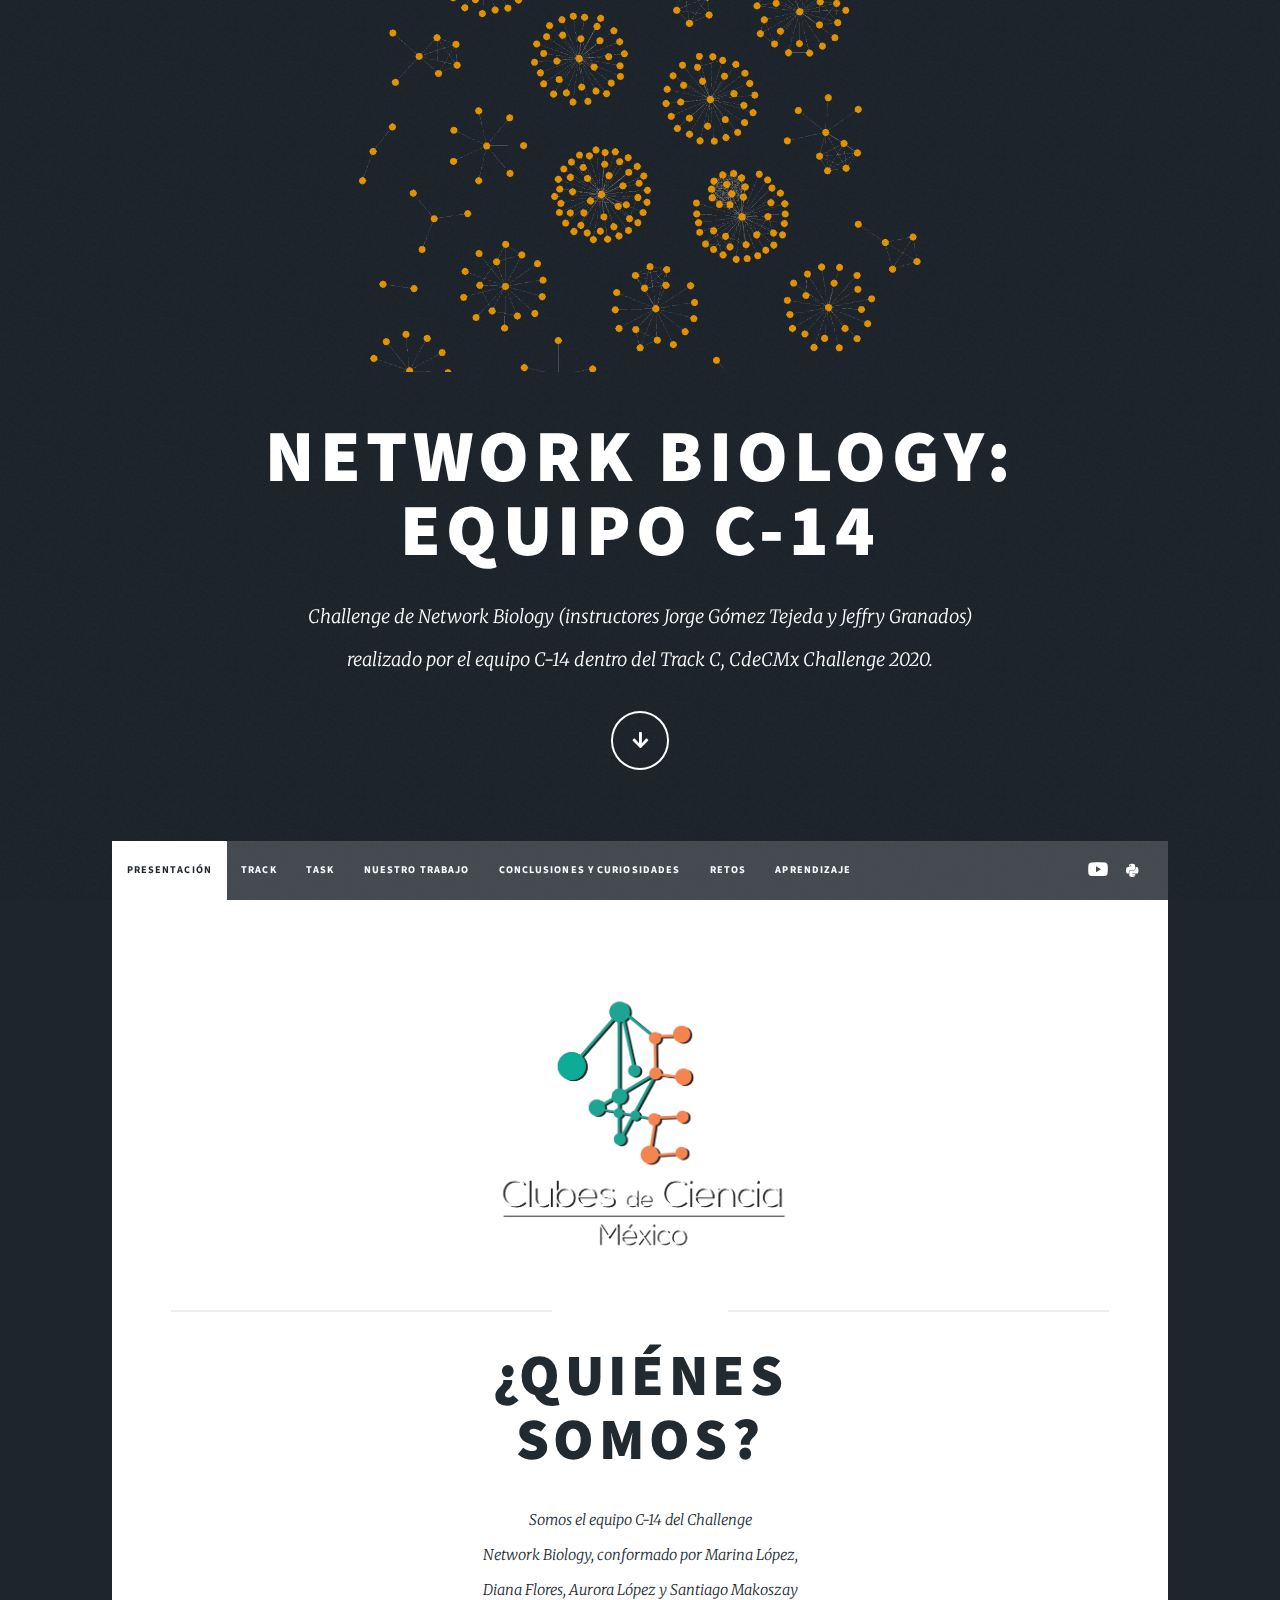
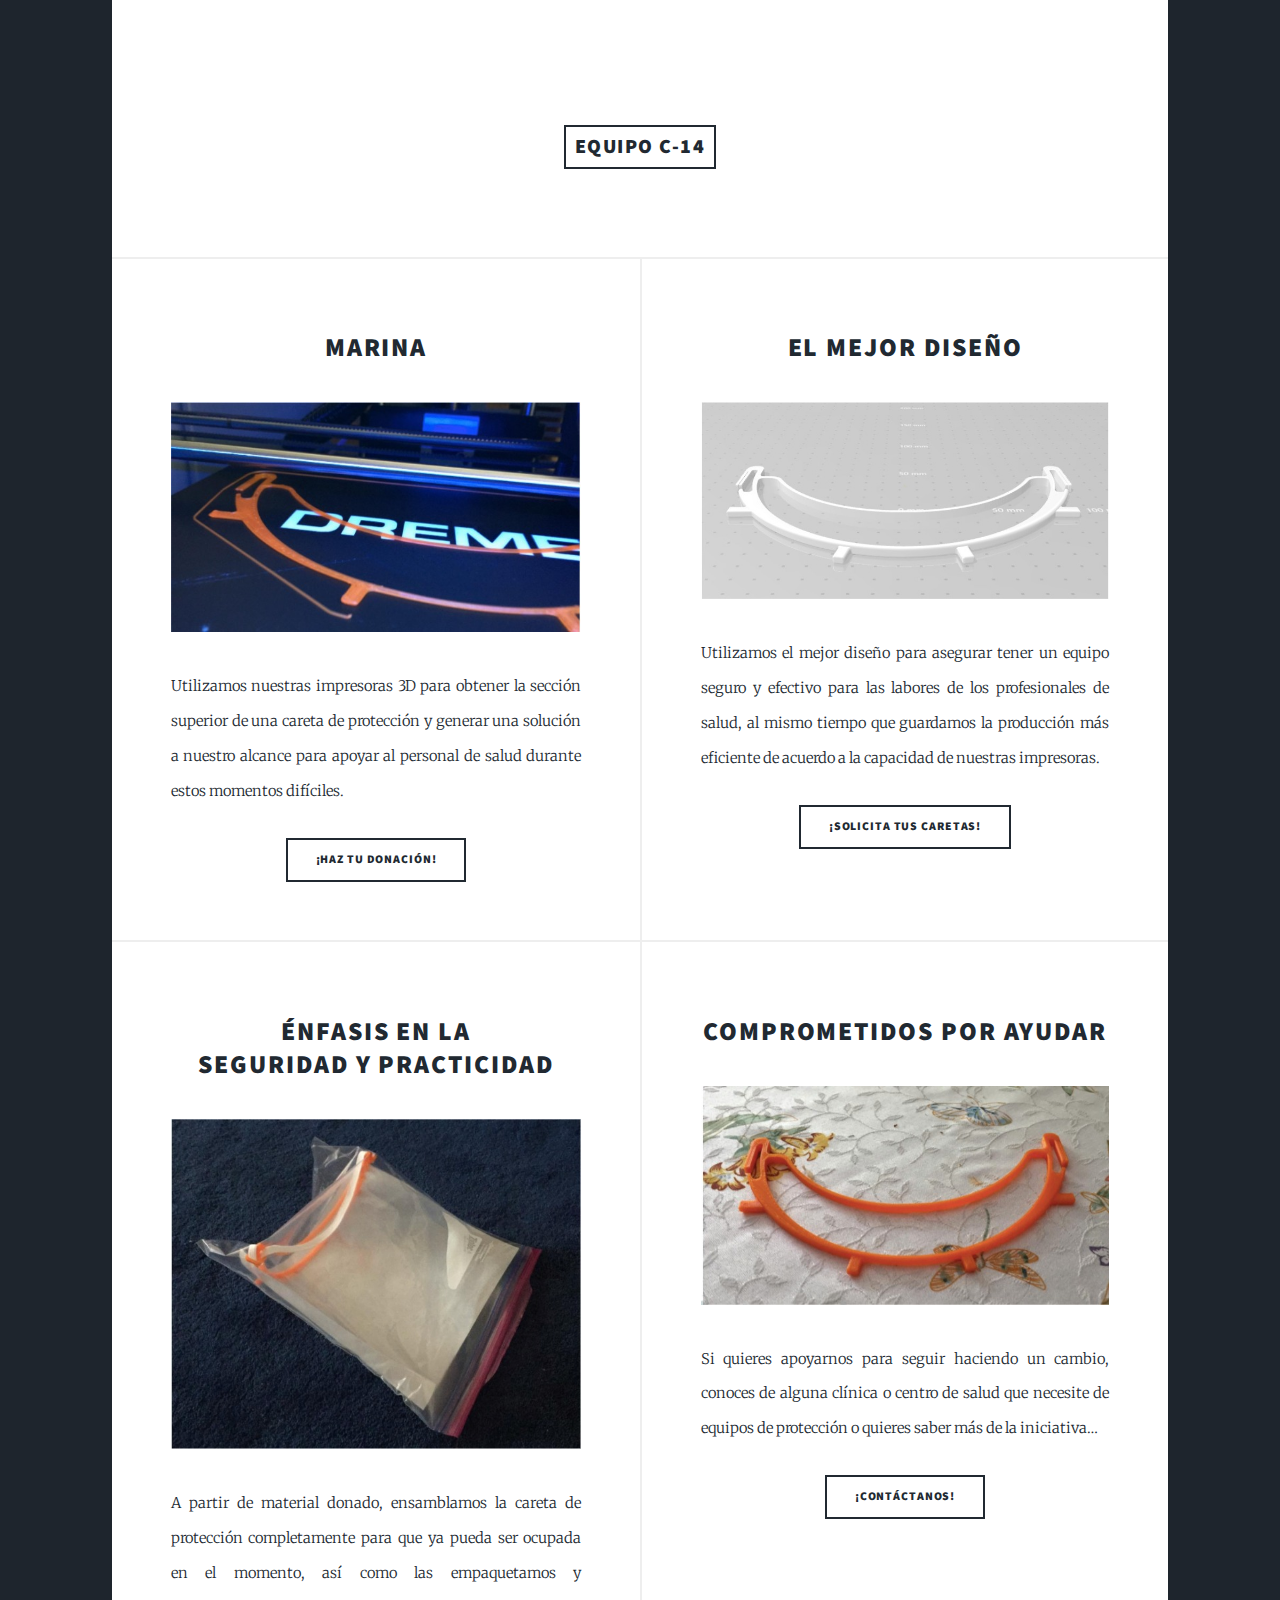
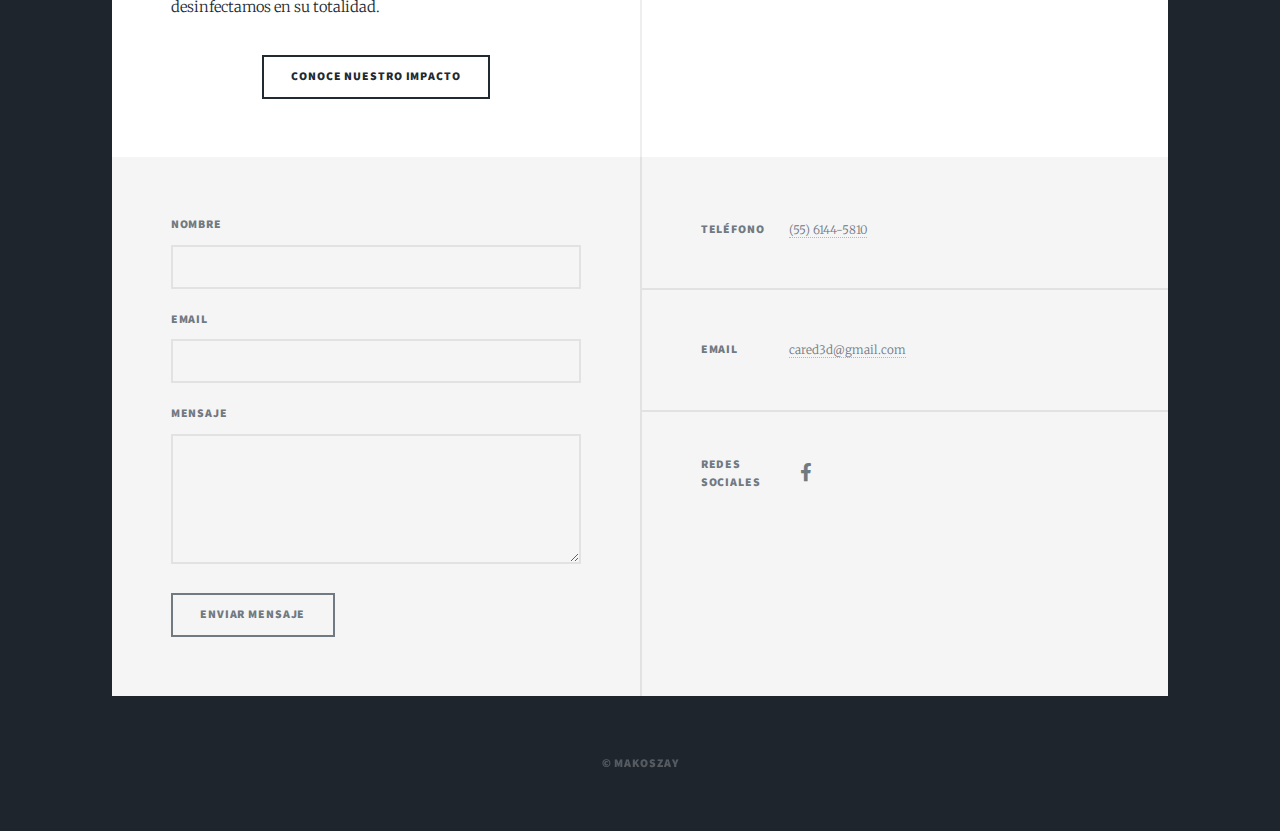
==== commit a97f2ef4: "Update index.html" ====
--- a/index.html
+++ b/index.html
@@ -40,9 +40,8 @@
 							<li><a href="donaciones.html">Track</a></li>
 							<li><a href="solicitudes.html">Task</a></li>
 							<li><a href="impacto.html">Nuestro Trabajo</a></li>
-							<li><a href="abuelito.html">Conclusiones</a></li>
+							<li><a href="abuelito.html">Conclusiones y curiosidades</a></li>
 							<li><a href="notas.html">Retos</a></li>
-							<li><a href="equipo.html">Curiosidad científica</a></li>
 							<li><a href="contacto.html">Aprendizaje</a></li>
 						</ul>
 						<ul class="icons">
@@ -65,9 +64,9 @@
 									Network Biology, conformado por Marina López,<br />
 									Diana Flores, Aurora López y Santiago Makoszay</p>
 								</header>
-								<div class="image main"><img src="images/impresora.jpeg" alt="" /></div>
+								<div class="image main"><img src="images/Challenge2020_collage.png" alt="" /></div>
 								<ul class="actions special">
-									<li class="button" style="font-size:20px;">&nbsp;&nbsp;Iniciativa 100% estudiantil&nbsp;&nbsp;</li>
+									<li class="button" style="font-size:20px;">&nbsp;&nbsp;Equipo C-14&nbsp;&nbsp;</li>
 								</ul>
 							</article>
 
@@ -76,7 +75,7 @@
 								<article>
 									<header>
 										<span class="date"></span>
-										<h2>Impresión 3D</h2>
+										<h2>Marina</h2>
 									</header>
 									<div class="image fit"><img src="images/impresion_care3d.jpeg" alt="" /></div>
 									<p>Utilizamos nuestras impresoras 3D para obtener la sección superior de una careta de protección y generar una solución a nuestro alcance para apoyar al personal de salud durante estos momentos difíciles.</p>
--- a/assets/css/main.css
+++ b/assets/css/main.css
@@ -298,7 +298,7 @@
 
 		a:hover {
 			border-bottom-color: transparent;
-			color: #ef1aa8 !important;
+			color: #EFA51A !important;
 		}
 
 	strong, b {
@@ -2215,8 +2215,8 @@
 		input[type="button"]:hover,
 		button:hover,
 		.button:hover {
-			box-shadow: inset 0 0 0 2px #ef1aa8;
-			color: #ef1aa8 !important;
+			box-shadow: inset 0 0 0 2px #EFA51A;
+			color: #EFA51A !important;
 		}
 
 		input[type="submit"].primary,
@@ -2234,7 +2234,7 @@
 			input[type="button"].primary:hover,
 			button.primary:hover,
 			.button.primary:hover {
-				background-color: #ef1aa8;
+				background-color: #EFA51A;
 			}
 
 /* Form */
@@ -2491,7 +2491,7 @@
 		input[type="email"]:focus,
 		select:focus,
 		textarea:focus {
-			border-color: #ef1aa8;
+			border-color: #EFA51A;
 		}
 
 	select {
@@ -2526,7 +2526,7 @@
 
 	input[type="checkbox"]:focus + label:before,
 	input[type="radio"]:focus + label:before {
-		border-color: #ef1aa8;
+		border-color: #EFA51A;
 	}
 
 	::-webkit-input-placeholder {
@@ -2890,7 +2890,7 @@
 	}
 
 	ul.icons li a.icon:hover:before {
-		color: #ef1aa8;
+		color: #EFA51A;
 	}
 
 	ul.icons.alt li .icon:before {
@@ -2898,7 +2898,7 @@
 	}
 
 	ul.icons.alt li a.icon:hover:before {
-		box-shadow: inset 0 0 0 2px #ef1aa8;
+		box-shadow: inset 0 0 0 2px #EFA51A;
 	}
 
 /* Section/Article */
@@ -3197,14 +3197,14 @@
 	}
 
 		.pagination a:hover {
-			color: #ef1aa8 !important;
-			border-color: #ef1aa8;
+			color: #EFA51A !important;
+			border-color: #EFA51A;
 			z-index: 1;
 		}
 
 			.pagination a:hover + a,
 			.pagination a:hover + span {
-				border-left-color: #ef1aa8;
+				border-left-color: #EFA51A;
 			}
 
 		.pagination a.active {
@@ -3234,7 +3234,7 @@
 			width: 100%;
 			height: 100%;
 			background-color: #212931;
-			background-image: url("../../images/overlay.png"), linear-gradient(0deg, rgba(0, 0, 0, 0.1), rgba(0, 0, 0, 0.1)), url("../../images/Network_biology .png");
+			background-image: url("../../images/overlay.png"), linear-gradient(0deg, rgba(0, 0, 0, 0.1), rgba(0, 0, 0, 0.1)), url("../../images/logo_network_transparente.png");
 			background-size: auto,								auto,														45% auto;
 			background-position: center,								center,														top center;
 			background-repeat: repeat,								no-repeat,													no-repeat;
@@ -3324,7 +3324,7 @@
 
 			#intro a:hover {
 				border-bottom-color: transparent;
-				color: #ef1aa8 !important;
+				color: #EFA51A !important;
 			}
 
 		#intro strong, #intro b {
@@ -3363,8 +3363,8 @@
 			#intro input[type="button"]:hover,
 			#intro button:hover,
 			#intro .button:hover {
-				box-shadow: inset 0 0 0 2px #ef1aa8;
-				color: #ef1aa8 !important;
+				box-shadow: inset 0 0 0 2px #EFA51A;
+				color: #EFA51A !important;
 			}
 
 			#intro input[type="submit"].primary,
@@ -3382,7 +3382,7 @@
 				#intro input[type="button"].primary:hover,
 				#intro button.primary:hover,
 				#intro .button.primary:hover {
-					background-color: #ef1aa8;
+					background-color: #EFA51A;
 				}
 
 		#intro h1 {
@@ -3533,7 +3533,7 @@
 
 			#header a:hover {
 				border-bottom-color: transparent;
-				color: #ef1aa8 !important;
+				color: #EFA51A !important;
 			}
 
 		#header strong, #header b {
@@ -3577,8 +3577,8 @@
 		}
 
 			#header .logo:hover {
-				border-color: #ef1aa8 !important;
-				color: #ef1aa8 !important;
+				border-color: #EFA51A !important;
+				color: #EFA51A !important;
 			}
 
 		@media screen and (max-width: 980px) {
@@ -3632,7 +3632,7 @@
 		}
 
 		#nav ul.icons li a.icon:hover:before {
-			color: #ef1aa8;
+			color: #EFA51A;
 		}
 
 		#nav ul.icons.alt li .icon:before {
@@ -3640,7 +3640,7 @@
 		}
 
 		#nav ul.icons.alt li a.icon:hover:before {
-			box-shadow: inset 0 0 0 2px #ef1aa8;
+			box-shadow: inset 0 0 0 2px #EFA51A;
 		}
 
 		#nav input, #nav select, #nav textarea {
@@ -3654,7 +3654,7 @@
 
 			#nav a:hover {
 				border-bottom-color: transparent;
-				color: #ef1aa8 !important;
+				color: #EFA51A !important;
 			}
 
 		#nav strong, #nav b {
@@ -3730,7 +3730,7 @@
 					}
 
 						#nav ul.links li.active a:hover {
-							color: #ef1aa8 !important;
+							color: #EFA51A !important;
 						}
 
 		#nav ul.icons {
@@ -3951,7 +3951,7 @@
 				width: 100%;
 				height: 100%;
 				background-color: #212931;
-				background-image: url("../../images/overlay.png"), linear-gradient(0deg, rgba(0, 0, 0, 0.1), rgba(0, 0, 0, 0.1)), url("../../images/Network_biology .png");
+				background-image: url("../../images/overlay.png"), linear-gradient(0deg, rgba(0, 0, 0, 0.1), rgba(0, 0, 0, 0.1)), url("../../images/logo_network_transparente.png");
 				background-size: auto,								auto,														100% auto;
 				background-position: center,								center,														top center;
 				background-repeat: repeat,								no-repeat,													no-repeat;
@@ -3990,7 +3990,7 @@
 
 			#footer a:hover {
 				border-bottom-color: transparent;
-				color: #ef1aa8 !important;
+				color: #EFA51A !important;
 			}
 
 		#footer strong, #footer b {
@@ -4033,8 +4033,8 @@
 			#footer input[type="button"]:hover,
 			#footer button:hover,
 			#footer .button:hover {
-				box-shadow: inset 0 0 0 2px #ef1aa8;
-				color: #ef1aa8 !important;
+				box-shadow: inset 0 0 0 2px #EFA51A;
+				color: #EFA51A !important;
 			}
 
 			#footer input[type="submit"].primary,
@@ -4052,7 +4052,7 @@
 				#footer input[type="button"].primary:hover,
 				#footer button.primary:hover,
 				#footer .button.primary:hover {
-					background-color: #ef1aa8;
+					background-color: #EFA51A;
 				}
 
 		#footer label {
@@ -4072,7 +4072,7 @@
 			#footer input[type="email"]:focus,
 			#footer select:focus,
 			#footer textarea:focus {
-				border-color: #ef1aa8;
+				border-color: #EFA51A;
 			}
 
 		#footer select {
@@ -4107,7 +4107,7 @@
 
 		#footer input[type="checkbox"]:focus + label:before,
 		#footer input[type="radio"]:focus + label:before {
-			border-color: #ef1aa8;
+			border-color: #EFA51A;
 		}
 
 		#footer ::-webkit-input-placeholder {
@@ -4135,7 +4135,7 @@
 		}
 
 		#footer ul.icons li a.icon:hover:before {
-			color: #ef1aa8;
+			color: #EFA51A;
 		}
 
 		#footer ul.icons.alt li .icon:before {
@@ -4143,7 +4143,7 @@
 		}
 
 		#footer ul.icons.alt li a.icon:hover:before {
-			box-shadow: inset 0 0 0 2px #ef1aa8;
+			box-shadow: inset 0 0 0 2px #EFA51A;
 		}
 
 		#footer header.major .date:before, #footer header.major .date:after {
@@ -4183,14 +4183,14 @@
 		}
 
 			#footer .pagination a:hover {
-				color: #ef1aa8 !important;
-				border-color: #ef1aa8;
+				color: #EFA51A !important;
+				border-color: #EFA51A;
 				z-index: 1;
 			}
 
 				#footer .pagination a:hover + a,
 				#footer .pagination a:hover + span {
-					border-left-color: #ef1aa8;
+					border-left-color: #EFA51A;
 				}
 
 			#footer .pagination a.active {
@@ -4427,7 +4427,7 @@
 
 			#copyright a:hover {
 				border-bottom-color: transparent;
-				color: #ef1aa8 !important;
+				color: #EFA51A !important;
 			}
 
 		#copyright strong, #copyright b {
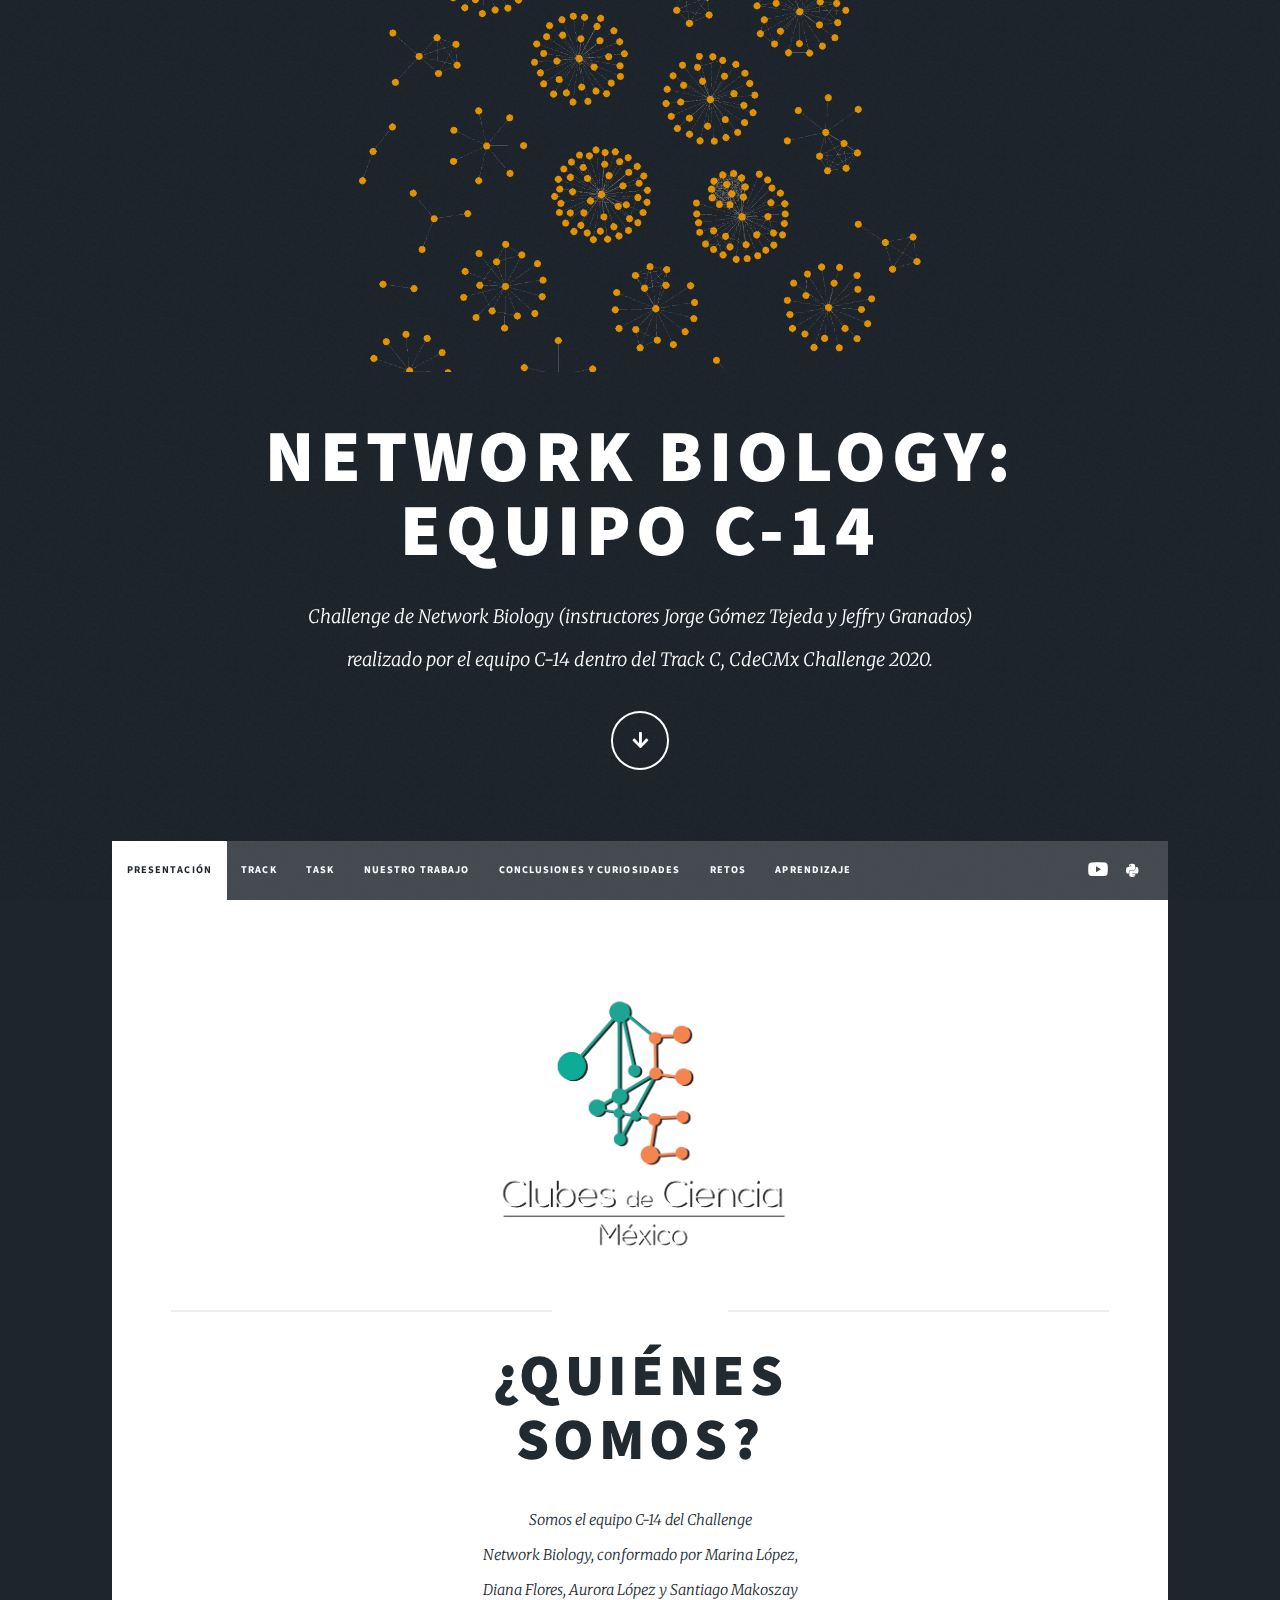
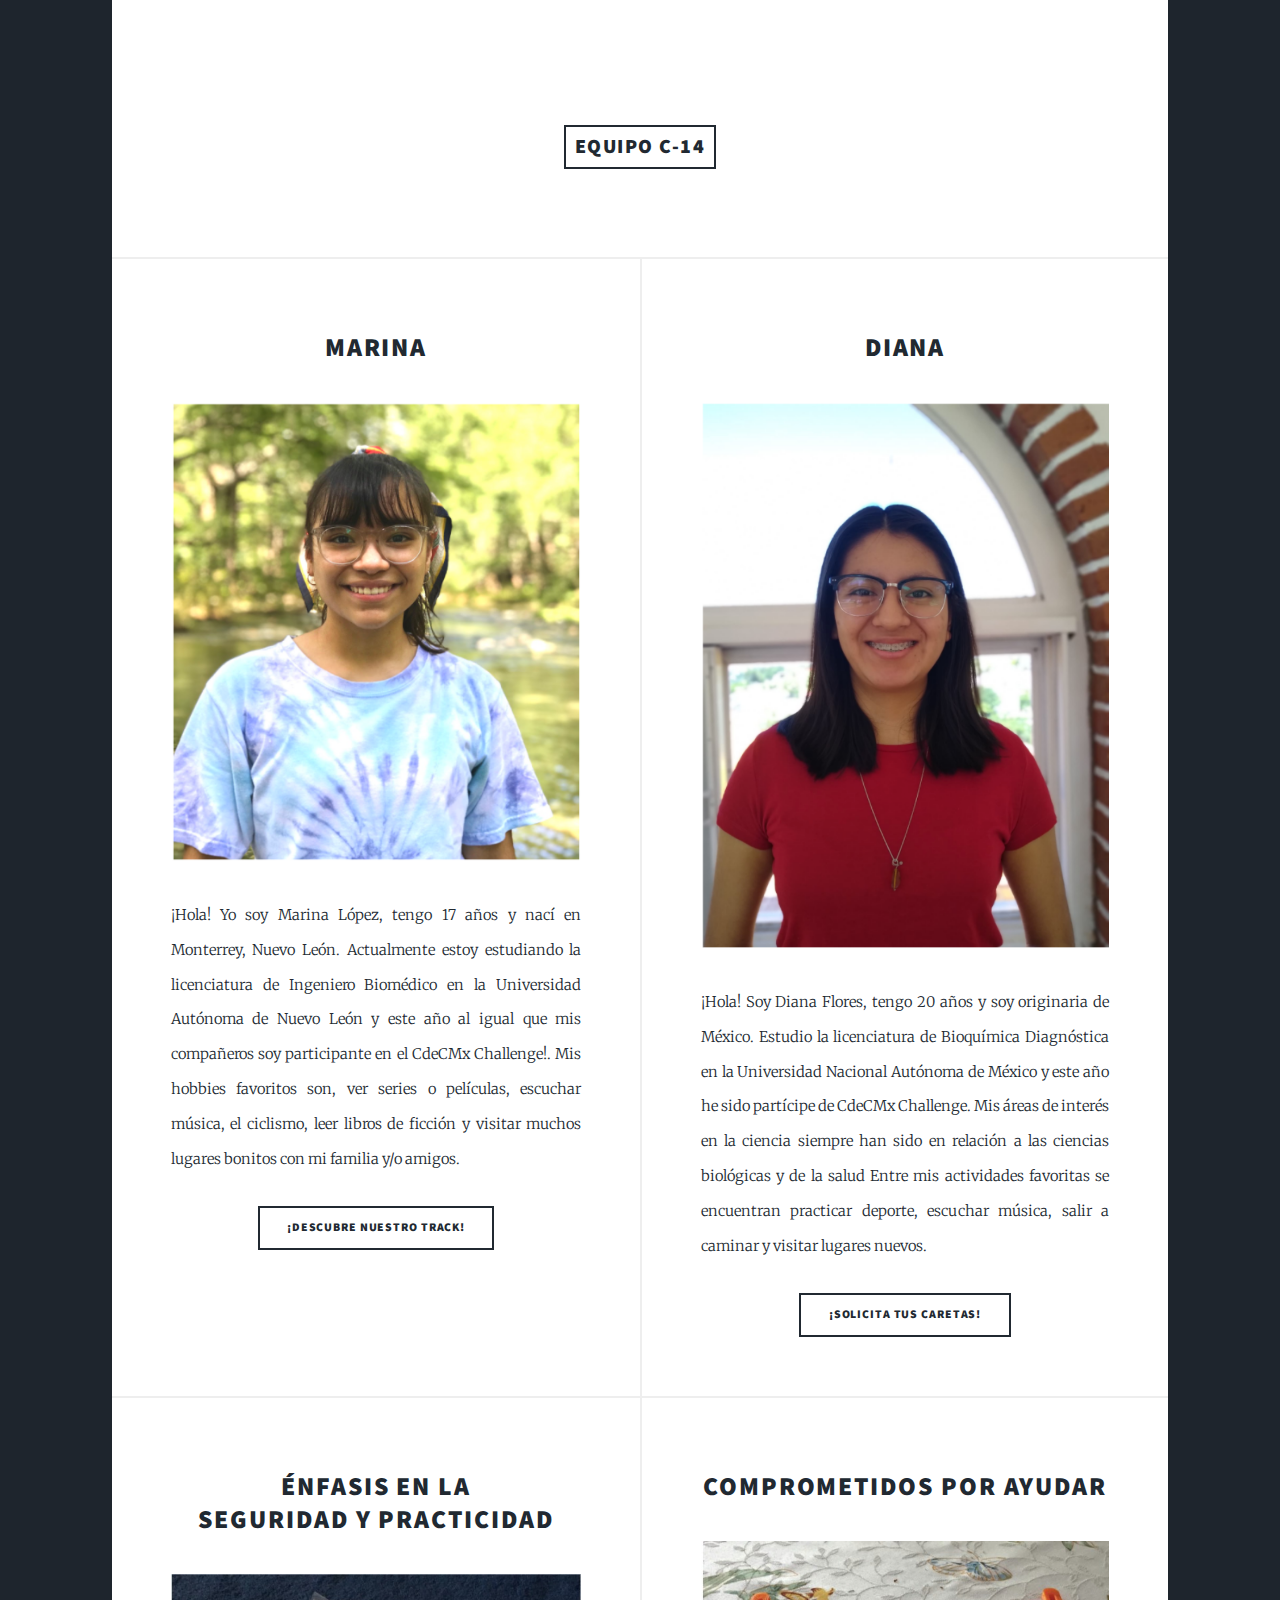
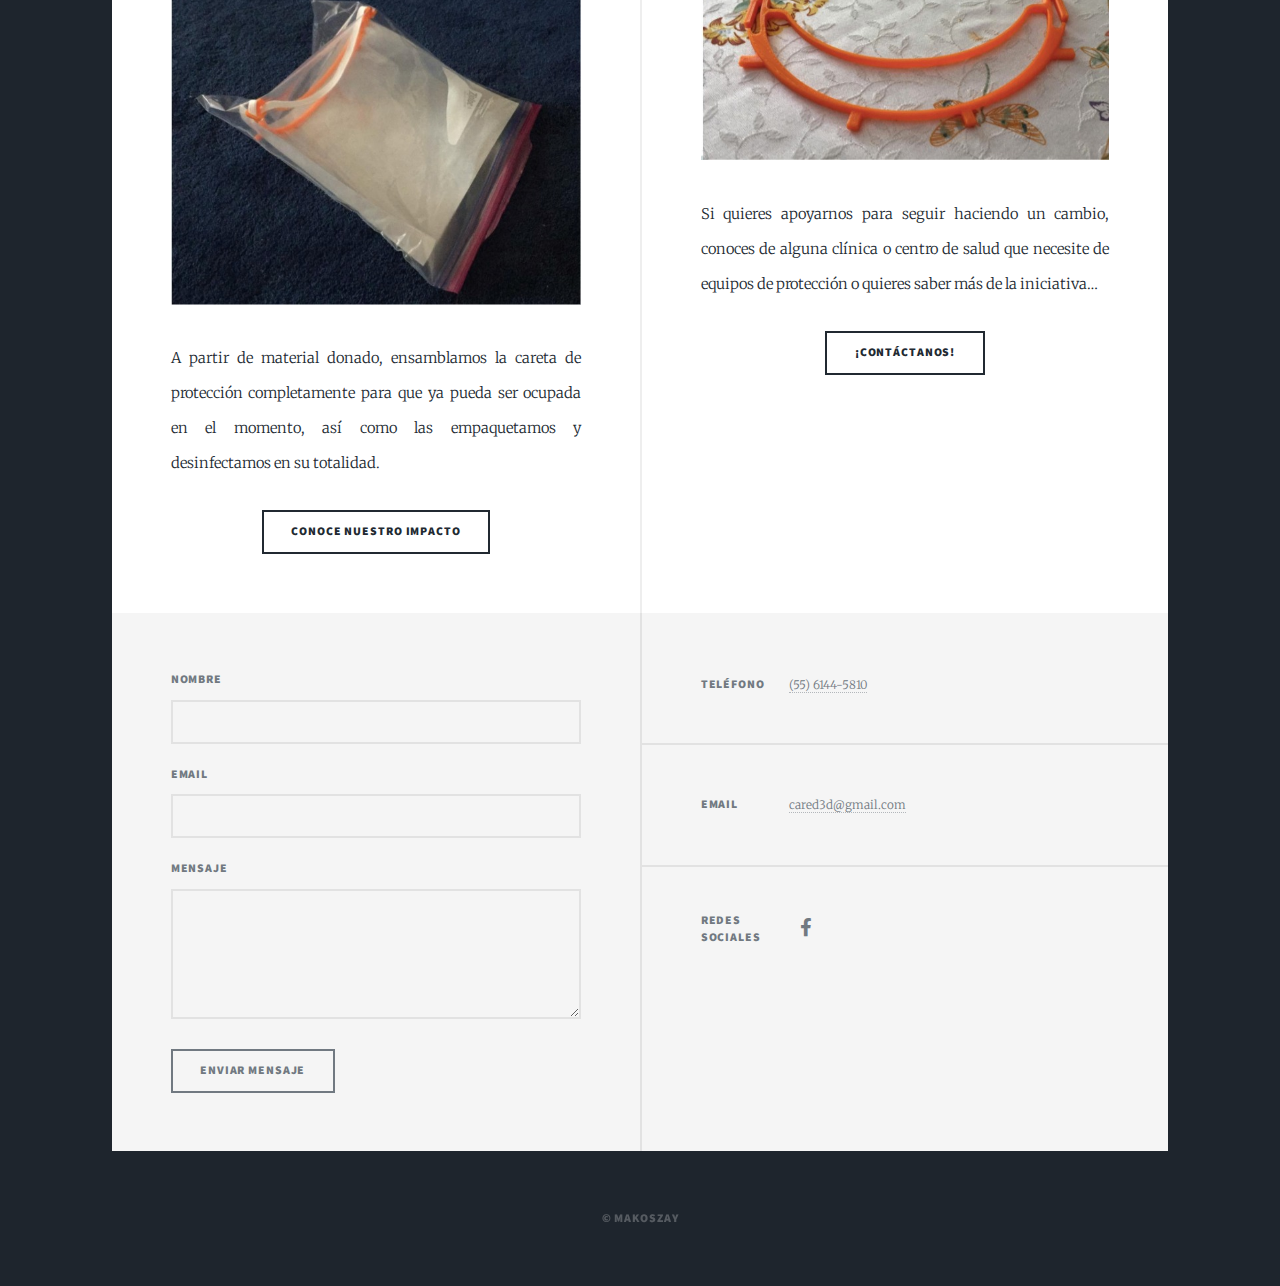
==== commit 878545c3: "Update index.html" ====
--- a/index.html
+++ b/index.html
@@ -77,19 +77,19 @@
 										<span class="date"></span>
 										<h2>Marina</h2>
 									</header>
-									<div class="image fit"><img src="images/impresion_care3d.jpeg" alt="" /></div>
-									<p>Utilizamos nuestras impresoras 3D para obtener la sección superior de una careta de protección y generar una solución a nuestro alcance para apoyar al personal de salud durante estos momentos difíciles.</p>
+									<div class="image fit"><img src="images/foto_Marina.png" alt="" /></div>
+									<p>¡Hola! Yo soy Marina López, tengo 17 años y nací en Monterrey, Nuevo León. Actualmente estoy estudiando la licenciatura de Ingeniero Biomédico en la Universidad Autónoma de Nuevo León y este año al igual que mis compañeros soy participante en el CdeCMx Challenge!. Mis hobbies favoritos son, ver series o películas, escuchar música, el ciclismo, leer libros de ficción y visitar muchos lugares bonitos con mi familia y/o amigos.</p>
 									<ul class="actions special">
-										<li><a href="donaciones.html" class="button">¡Haz tu donación!</a></li>
+										<li><a href="donaciones.html" class="button">¡Descubre nuestro Track!</a></li>
 									</ul>
 								</article>
 								<article>
 									<header>
 										<span class="date"></span>
-										<h2>El mejor diseño</h2>
+										<h2>Diana</h2>
 									</header>
-									<div class="image fit"><img src="images/diseno_3d.jpeg" alt="" /></div>
-									<p>Utilizamos el mejor diseño para asegurar tener un equipo seguro y efectivo para las labores de los profesionales de salud, al mismo tiempo que guardamos la producción más eficiente de acuerdo a la capacidad de nuestras impresoras.</p>
+									<div class="image fit"><img src="images/foto_Diana.png" alt="" /></div>
+									<p>¡Hola! Soy Diana Flores, tengo 20 años y soy originaria de México. Estudio la licenciatura de Bioquímica Diagnóstica en la Universidad Nacional Autónoma de México y este año he sido partícipe de CdeCMx Challenge. Mis áreas de interés en la ciencia siempre han sido en relación a las ciencias biológicas y de la salud  Entre mis actividades favoritas se encuentran practicar deporte, escuchar música, salir a caminar y visitar lugares nuevos.</p>
 									<ul class="actions special">
 										<li><a href="solicitudes.html" class="button">¡Solicita tus caretas!</a></li>
 									</ul>
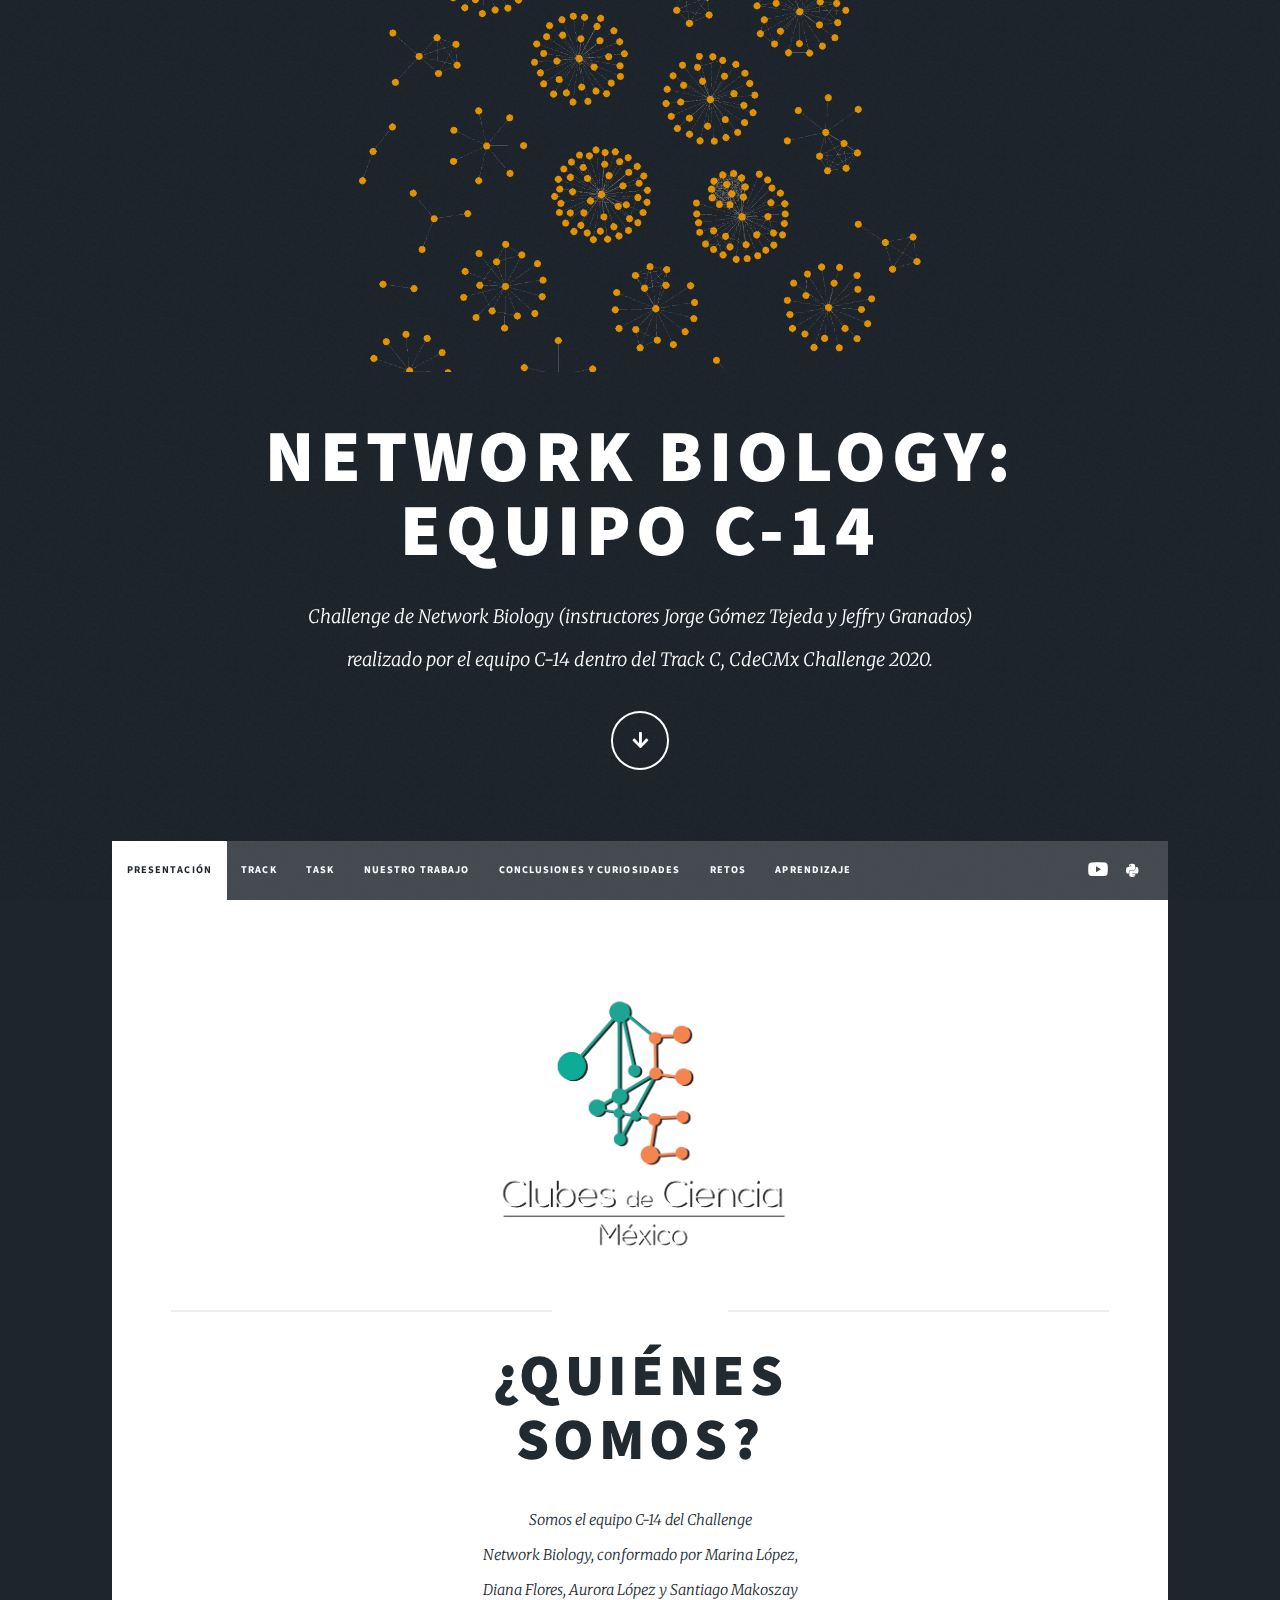
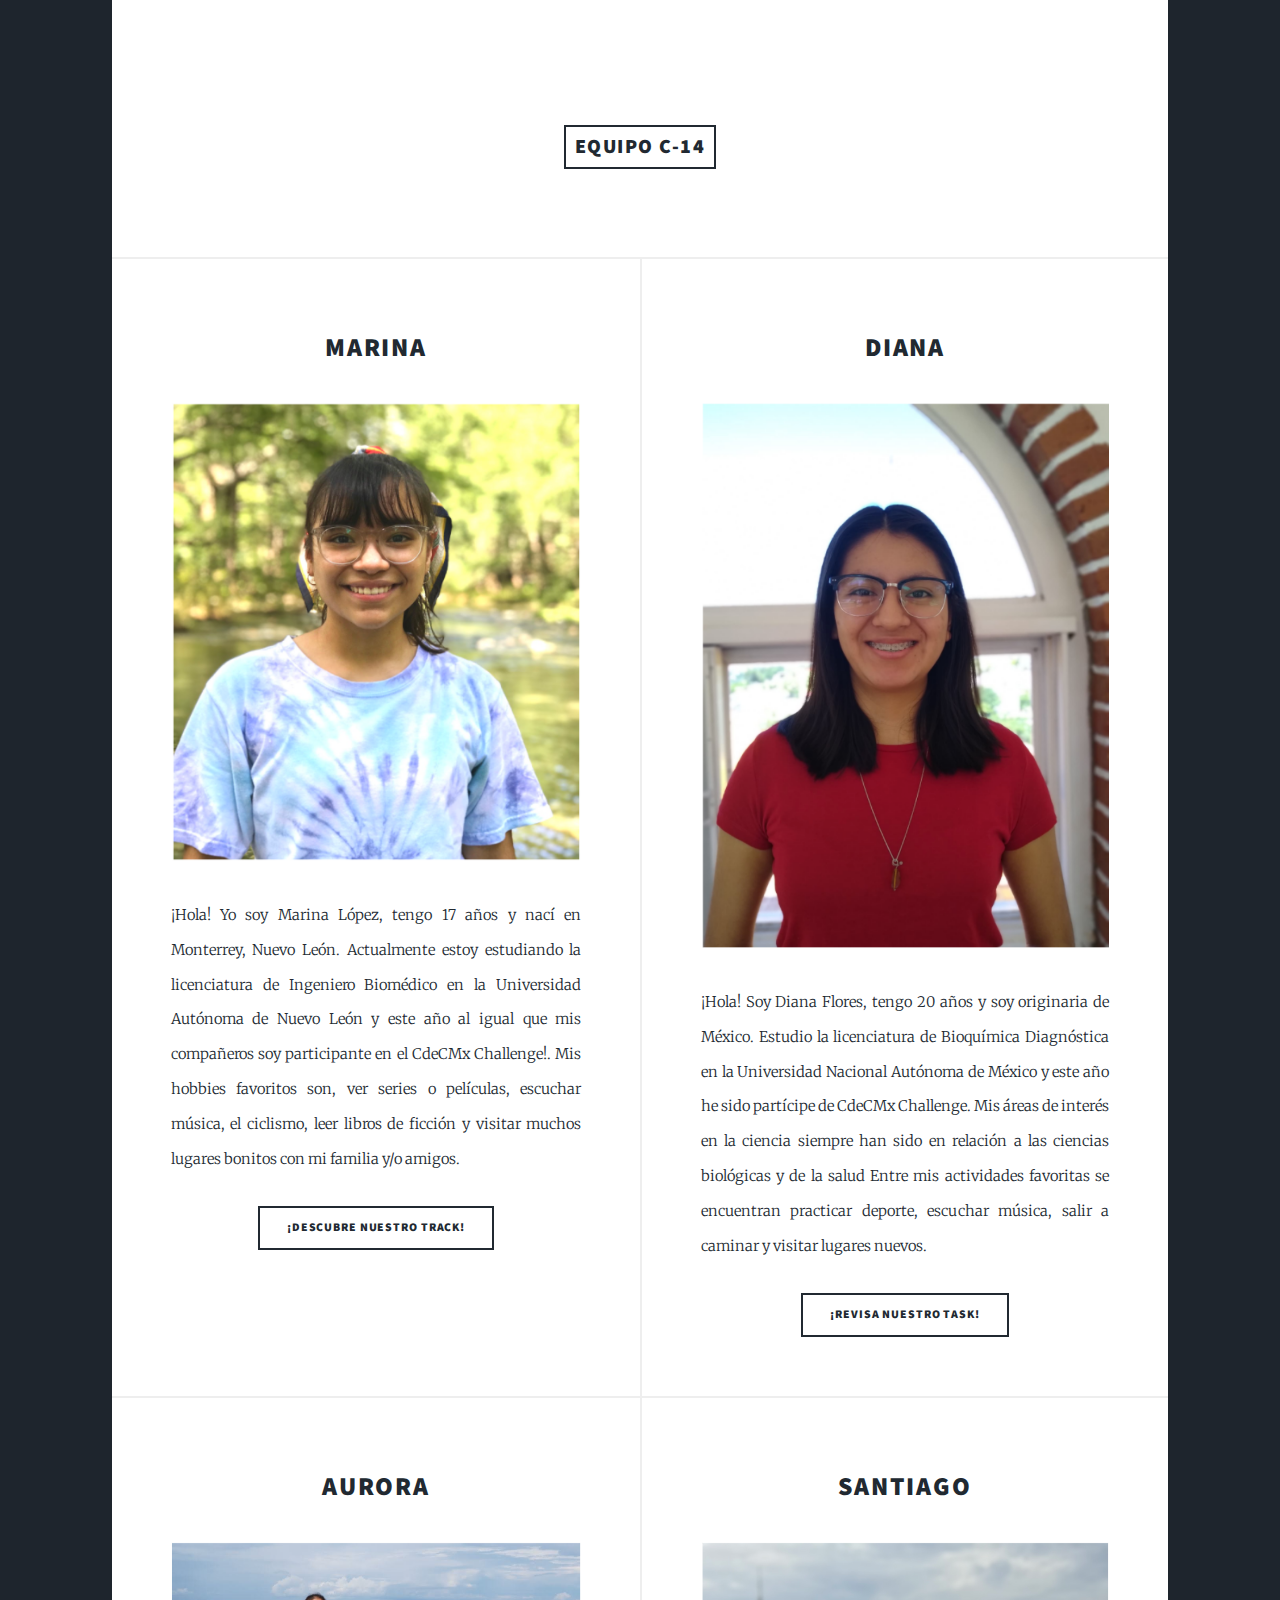
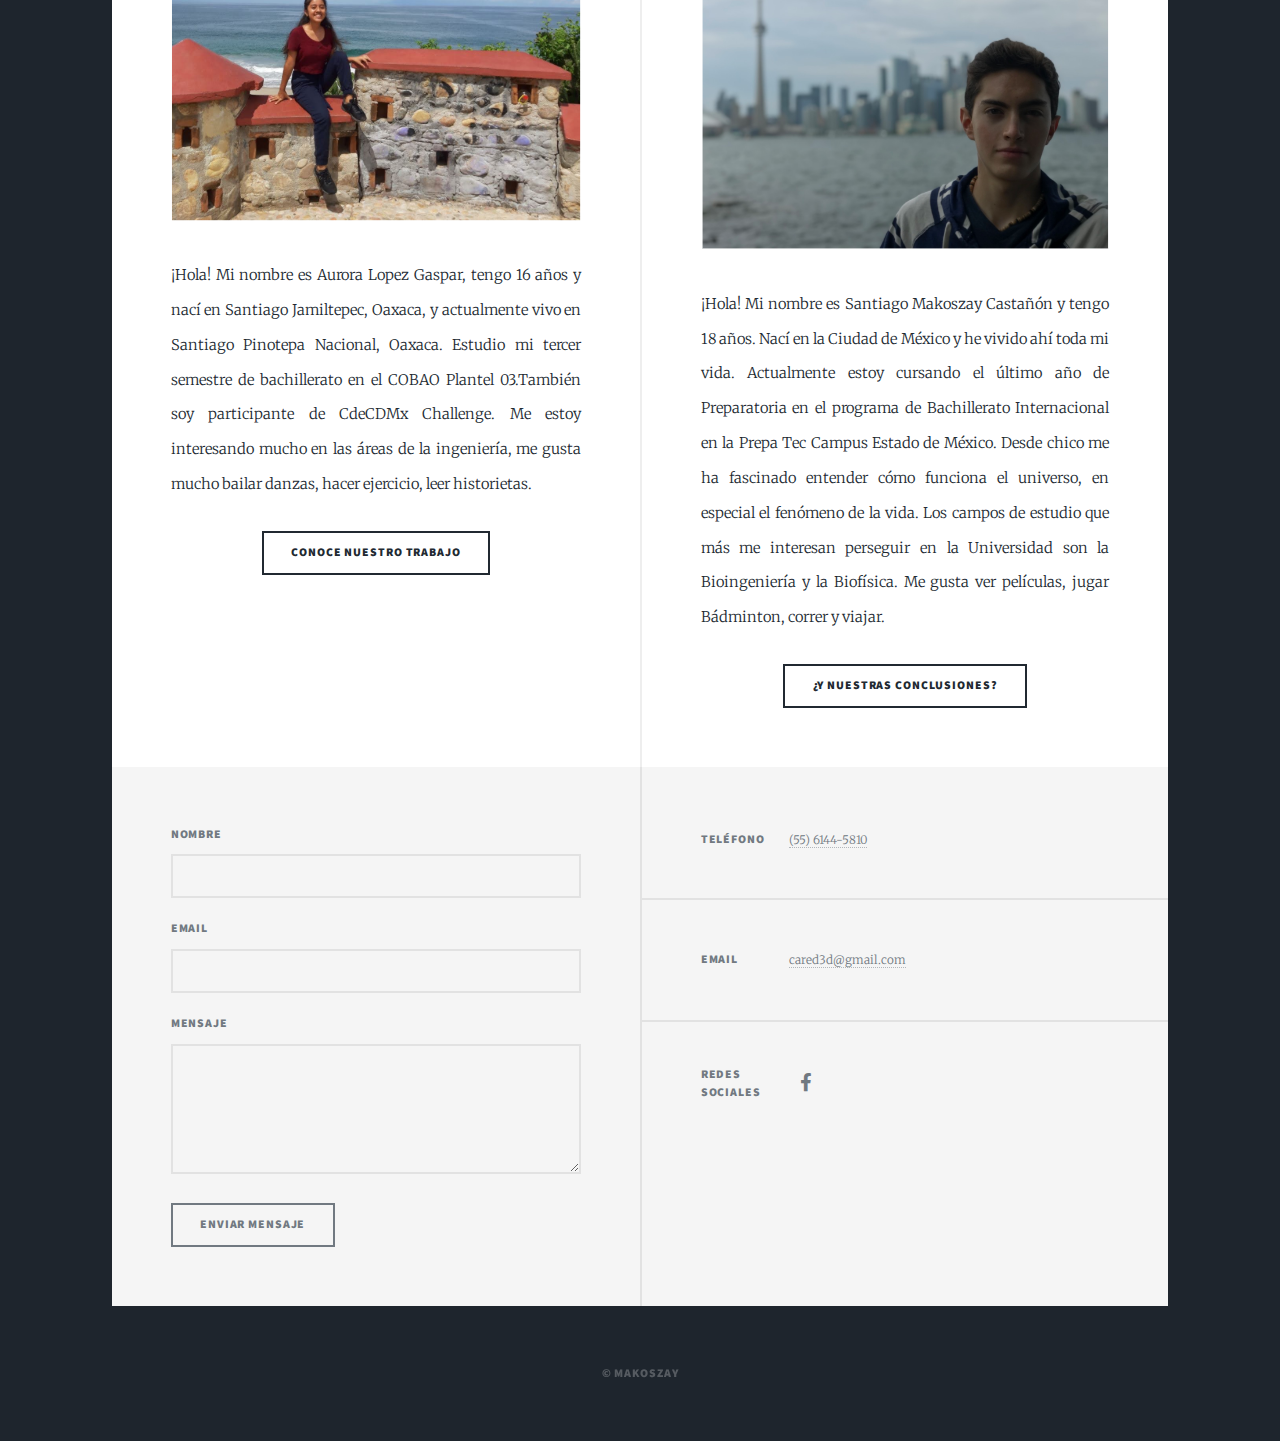
==== commit 2164faee: "Update index.html" ====
--- a/index.html
+++ b/index.html
@@ -45,14 +45,14 @@
 							<li><a href="contacto.html">Aprendizaje</a></li>
 						</ul>
 						<ul class="icons">
-							<li><a href="https://www.facebook.com/donacioncaretas3D/" target=”_blank” class="icon brands fab fa-youtube"><span class="label">Youtube</span></a></li>
+							<li><a href="https://youtu.be/c-H8Kq5N8fA" target=”_blank” class="icon brands fab fa-youtube"><span class="label">Youtube</span></a></li>
 							<li><a href="https://colab.research.google.com/drive/1BYM7Ilppk82r1k13tnCq5NGWnOAUT_sk?usp=sharing" class="icon brands"><i class="fab fa-python"></i><span class="label">Código Python</span></a></li>
 						</ul>
 					</nav>
 
 				<!-- Main -->
 					<div id="main">
-						
+						   
 						<!-- Featured Post -->
 							<article class="post featured">
 								<img src="images/LOGO_CLUBES.png" width="300">
@@ -91,30 +91,29 @@
 									<div class="image fit"><img src="images/foto_Diana.png" alt="" /></div>
 									<p>¡Hola! Soy Diana Flores, tengo 20 años y soy originaria de México. Estudio la licenciatura de Bioquímica Diagnóstica en la Universidad Nacional Autónoma de México y este año he sido partícipe de CdeCMx Challenge. Mis áreas de interés en la ciencia siempre han sido en relación a las ciencias biológicas y de la salud  Entre mis actividades favoritas se encuentran practicar deporte, escuchar música, salir a caminar y visitar lugares nuevos.</p>
 									<ul class="actions special">
-										<li><a href="solicitudes.html" class="button">¡Solicita tus caretas!</a></li>
+										<li><a href="solicitudes.html" class="button">¡Revisa nuestro Task!</a></li>
 									</ul>
 								</article>
 								<article>
 									<header>
 										<span class="date"></span>
-										<h2>Énfasis en la<br />
-										seguridad y practicidad</h2>
+										<h2>Aurora</h2>
 									</header>
-									<div class="image fit"><img src="images/empacado.jpeg" alt="" /></div>
-									<p>A partir de material donado, ensamblamos la careta de protección completamente para que ya pueda ser ocupada en el momento, así como las empaquetamos y desinfectamos en su totalidad.</p>
+									<div class="image fit"><img src="images/foto_Aurora.png" alt="" /></div>
+									<p>¡Hola! Mi nombre es Aurora Lopez Gaspar, tengo 16 años y nací en Santiago Jamiltepec, Oaxaca, y actualmente vivo en Santiago Pinotepa Nacional, Oaxaca. Estudio mi tercer semestre de bachillerato en el COBAO Plantel 03.También soy  participante de CdeCDMx Challenge. Me estoy interesando mucho en las áreas de la ingeniería, me gusta mucho bailar danzas, hacer ejercicio, leer historietas.</p>
 									<ul class="actions special">
-										<li><a href="impacto.html" class="button">Conoce nuestro impacto</a></li>
+										<li><a href="impacto.html" class="button">Conoce nuestro trabajo</a></li>
 									</ul>
 								</article>
 								<article>
 									<header>
 										<span class="date"></span>
-										<h2>Comprometidos por ayudar</h2>
+										<h2>Santiago</h2>
 									</header>
-									<div class="image fit"><img src="images/prototipo.jpeg" alt="" /></div>
-									<p>Si quieres apoyarnos para seguir haciendo un cambio, conoces de alguna clínica o centro de salud que necesite de equipos de protección o quieres saber más de la iniciativa…</p>
+									<div class="image fit"><img src="images/foto_Santiago.png" alt="" /></div>
+									<p>¡Hola! Mi nombre es Santiago Makoszay Castañón y tengo 18 años. Nací en la Ciudad de México y he vivido ahí toda mi vida. Actualmente estoy cursando el último año de Preparatoria en el programa de Bachillerato Internacional en la Prepa Tec Campus Estado de México. Desde chico me ha fascinado entender cómo funciona el universo, en especial el fenómeno de la vida. Los campos de estudio que más me interesan perseguir en la Universidad son la Bioingeniería y la Biofísica. Me gusta ver películas, jugar Bádminton, correr y viajar.</p>
 									<ul class="actions special">
-										<li><a href="contacto.html" class="button">¡Contáctanos!</a></li>
+										<li><a href="abuelito.html" class="button">¿Y nuestras conclusiones?</a></li>
 									</ul>
 								</article>
 							</section>
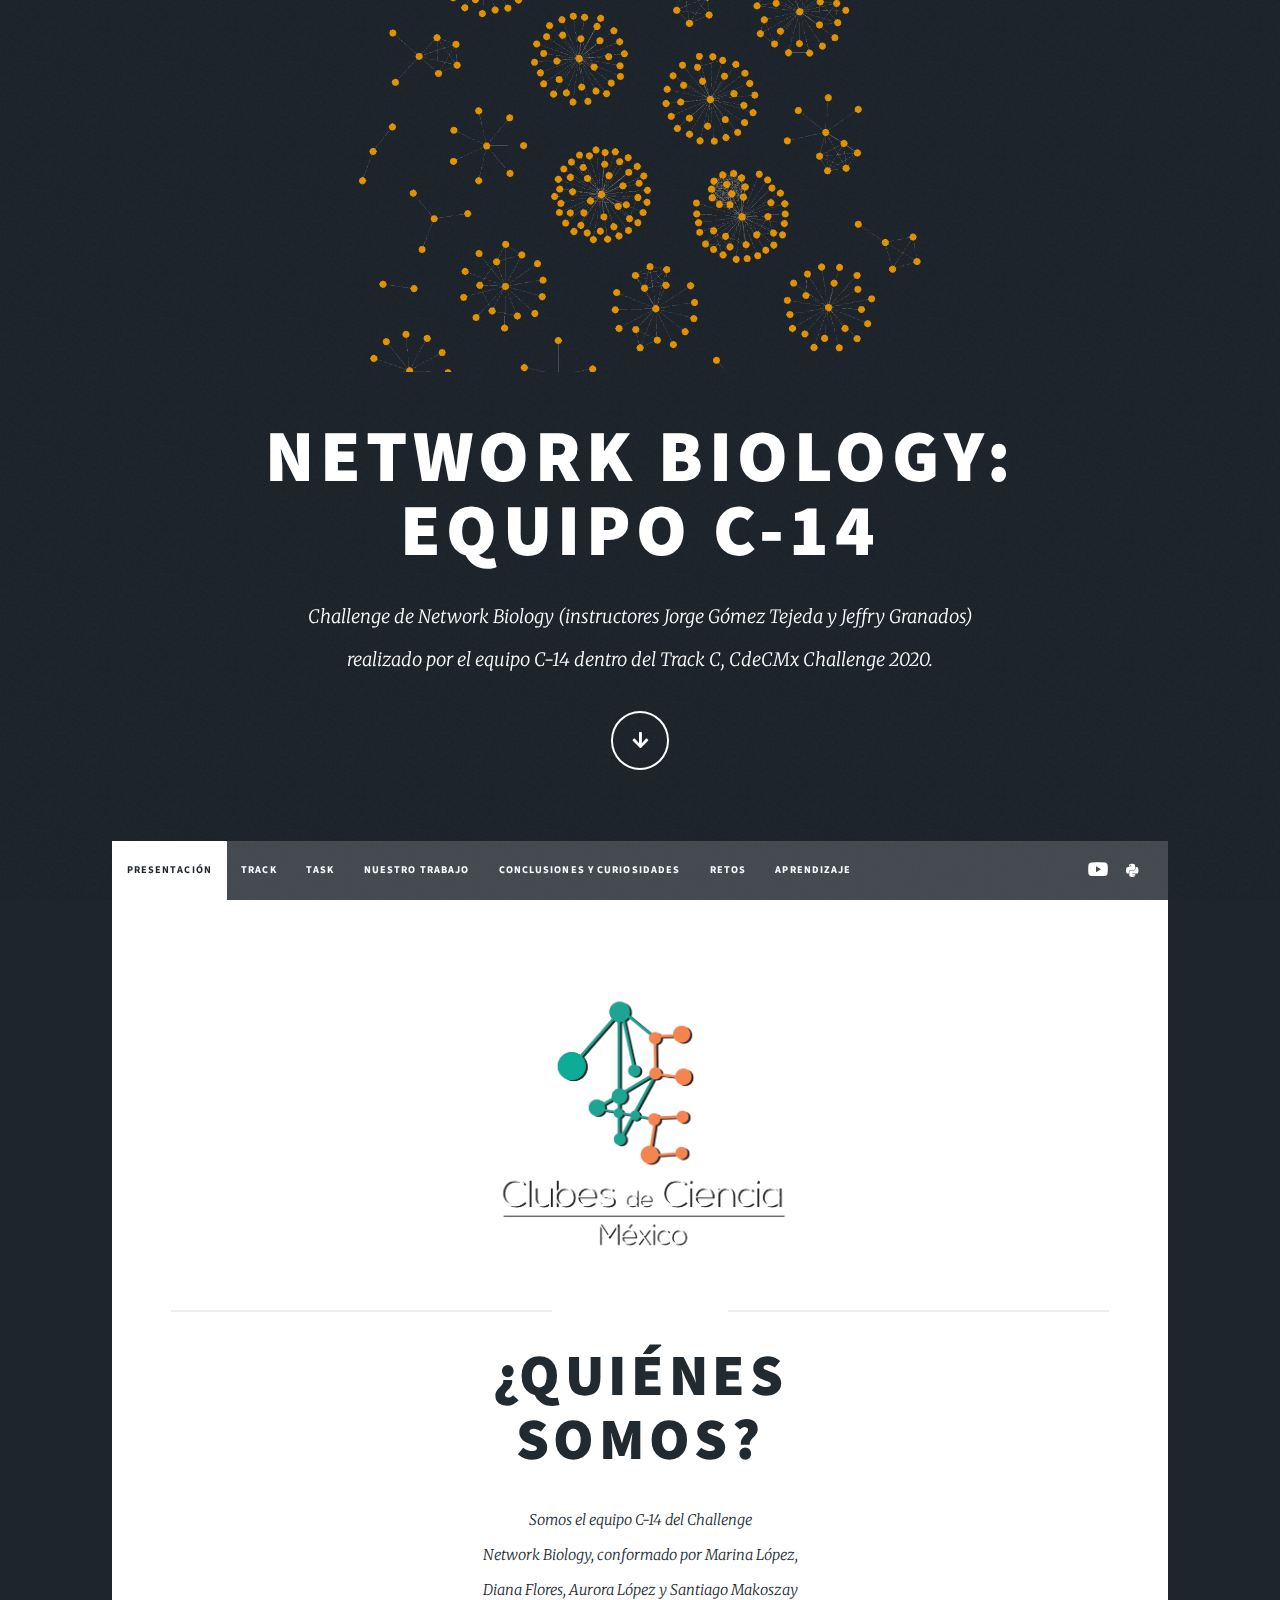
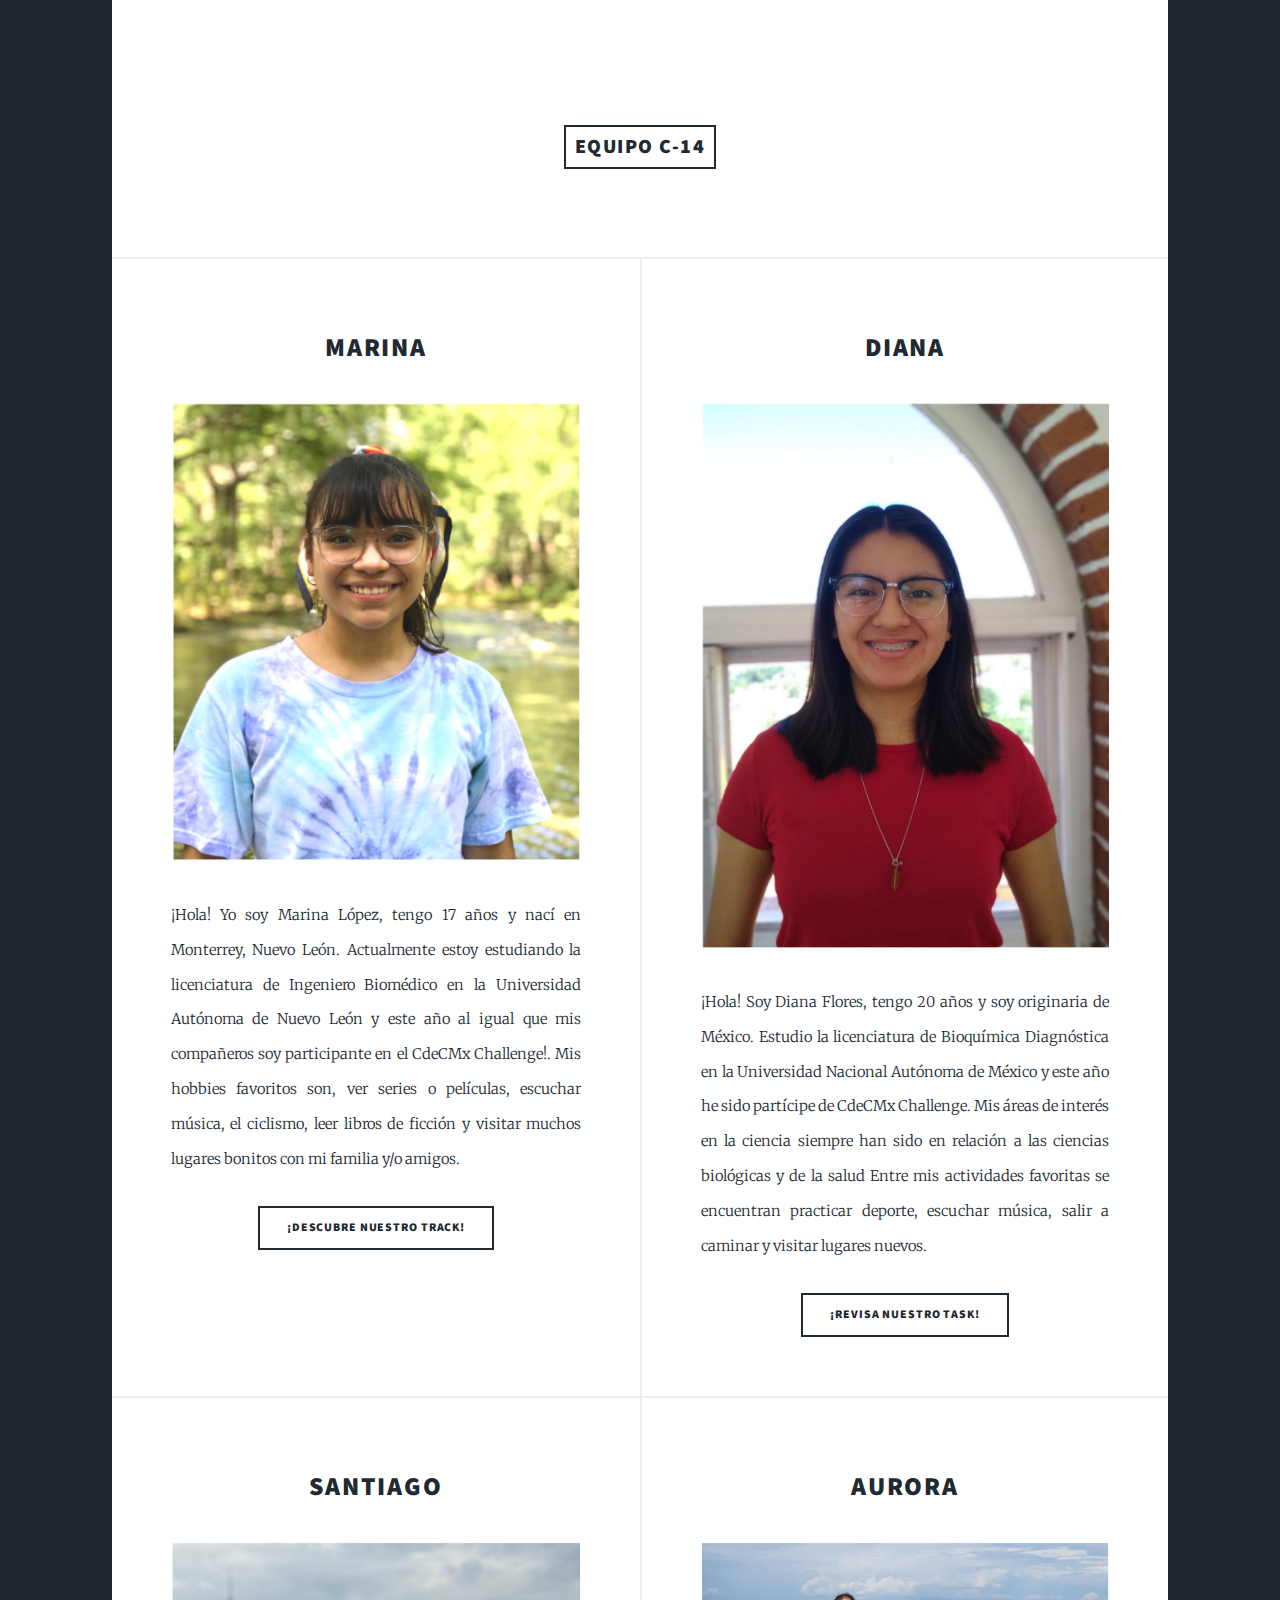
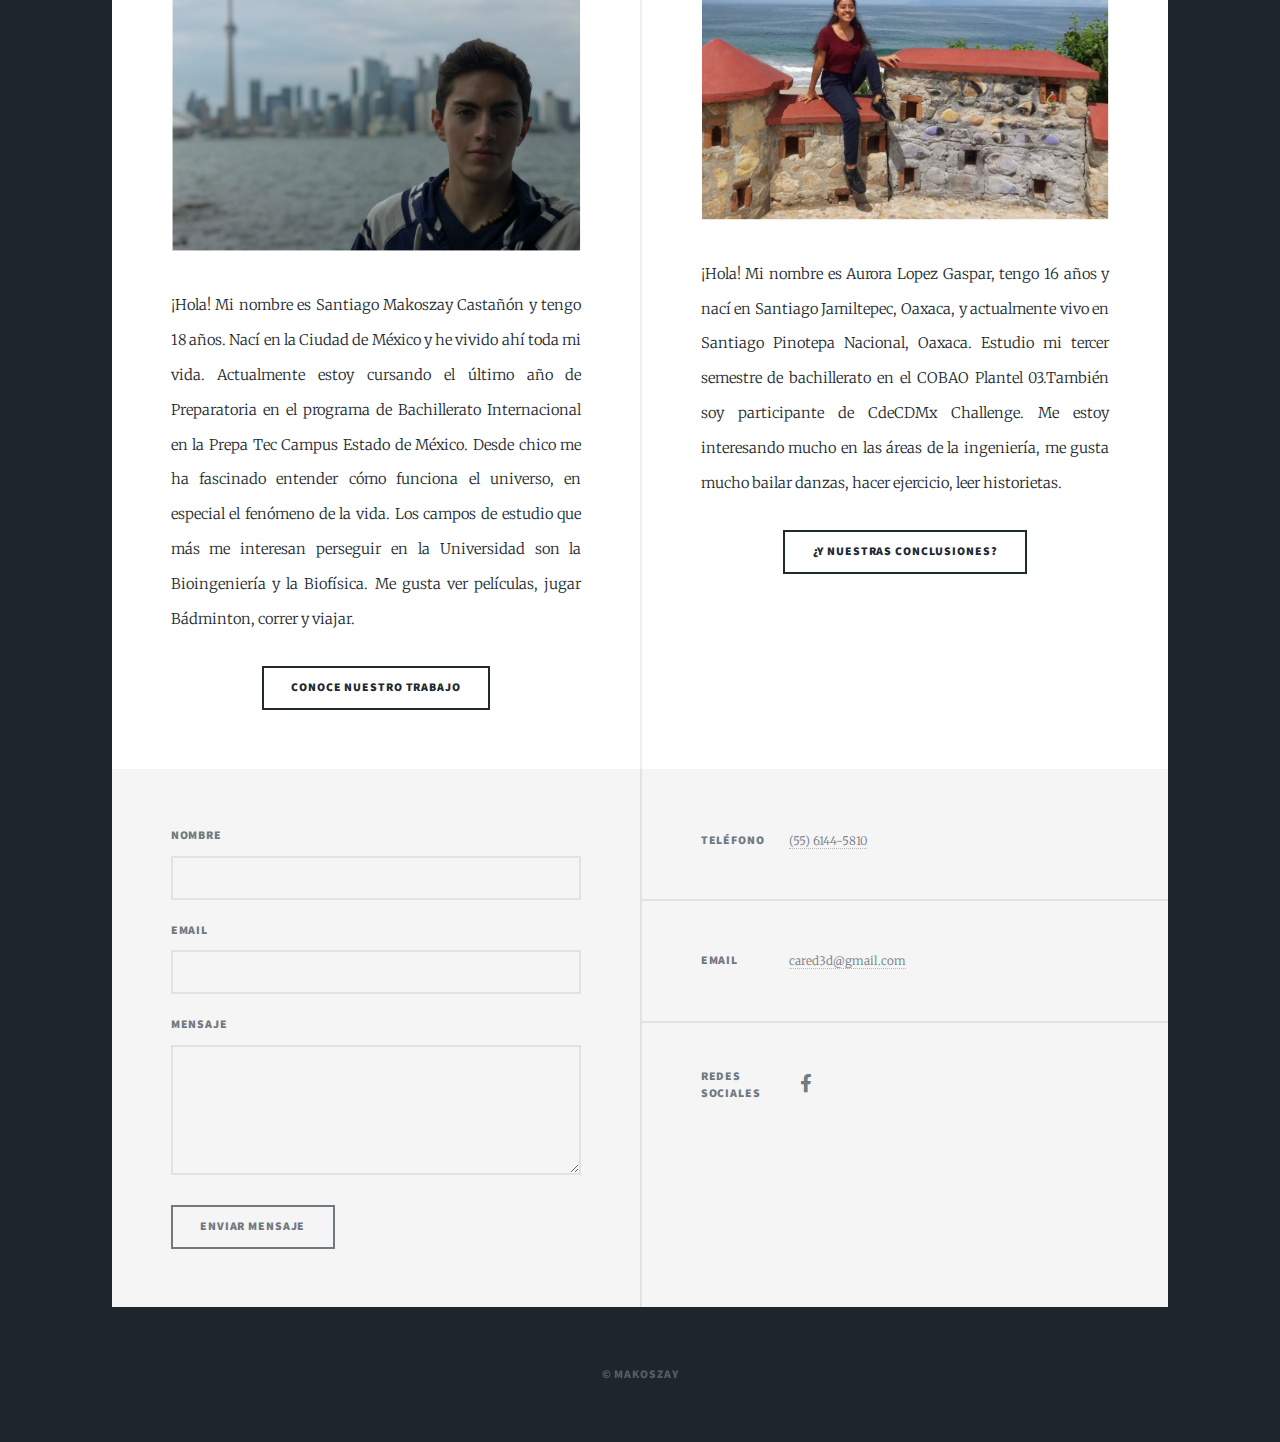
==== commit b32f161e: "Update index.html" ====
--- a/index.html
+++ b/index.html
@@ -97,10 +97,10 @@
 								<article>
 									<header>
 										<span class="date"></span>
-										<h2>Aurora</h2>
+										<h2>Santiago</h2>
 									</header>
-									<div class="image fit"><img src="images/foto_Aurora.png" alt="" /></div>
-									<p>¡Hola! Mi nombre es Aurora Lopez Gaspar, tengo 16 años y nací en Santiago Jamiltepec, Oaxaca, y actualmente vivo en Santiago Pinotepa Nacional, Oaxaca. Estudio mi tercer semestre de bachillerato en el COBAO Plantel 03.También soy  participante de CdeCDMx Challenge. Me estoy interesando mucho en las áreas de la ingeniería, me gusta mucho bailar danzas, hacer ejercicio, leer historietas.</p>
+									<div class="image fit"><img src="images/foto_Santiago.png" alt="" /></div>
+									<p>¡Hola! Mi nombre es Santiago Makoszay Castañón y tengo 18 años. Nací en la Ciudad de México y he vivido ahí toda mi vida. Actualmente estoy cursando el último año de Preparatoria en el programa de Bachillerato Internacional en la Prepa Tec Campus Estado de México. Desde chico me ha fascinado entender cómo funciona el universo, en especial el fenómeno de la vida. Los campos de estudio que más me interesan perseguir en la Universidad son la Bioingeniería y la Biofísica. Me gusta ver películas, jugar Bádminton, correr y viajar.</p>
 									<ul class="actions special">
 										<li><a href="impacto.html" class="button">Conoce nuestro trabajo</a></li>
 									</ul>
@@ -108,10 +108,10 @@
 								<article>
 									<header>
 										<span class="date"></span>
-										<h2>Santiago</h2>
+										<h2>Aurora</h2>
 									</header>
-									<div class="image fit"><img src="images/foto_Santiago.png" alt="" /></div>
-									<p>¡Hola! Mi nombre es Santiago Makoszay Castañón y tengo 18 años. Nací en la Ciudad de México y he vivido ahí toda mi vida. Actualmente estoy cursando el último año de Preparatoria en el programa de Bachillerato Internacional en la Prepa Tec Campus Estado de México. Desde chico me ha fascinado entender cómo funciona el universo, en especial el fenómeno de la vida. Los campos de estudio que más me interesan perseguir en la Universidad son la Bioingeniería y la Biofísica. Me gusta ver películas, jugar Bádminton, correr y viajar.</p>
+									<div class="image fit"><img src="images/foto_Aurora.png" alt="" /></div>
+									<p>¡Hola! Mi nombre es Aurora Lopez Gaspar, tengo 16 años y nací en Santiago Jamiltepec, Oaxaca, y actualmente vivo en Santiago Pinotepa Nacional, Oaxaca. Estudio mi tercer semestre de bachillerato en el COBAO Plantel 03.También soy  participante de CdeCDMx Challenge. Me estoy interesando mucho en las áreas de la ingeniería, me gusta mucho bailar danzas, hacer ejercicio, leer historietas.</p>
 									<ul class="actions special">
 										<li><a href="abuelito.html" class="button">¿Y nuestras conclusiones?</a></li>
 									</ul>
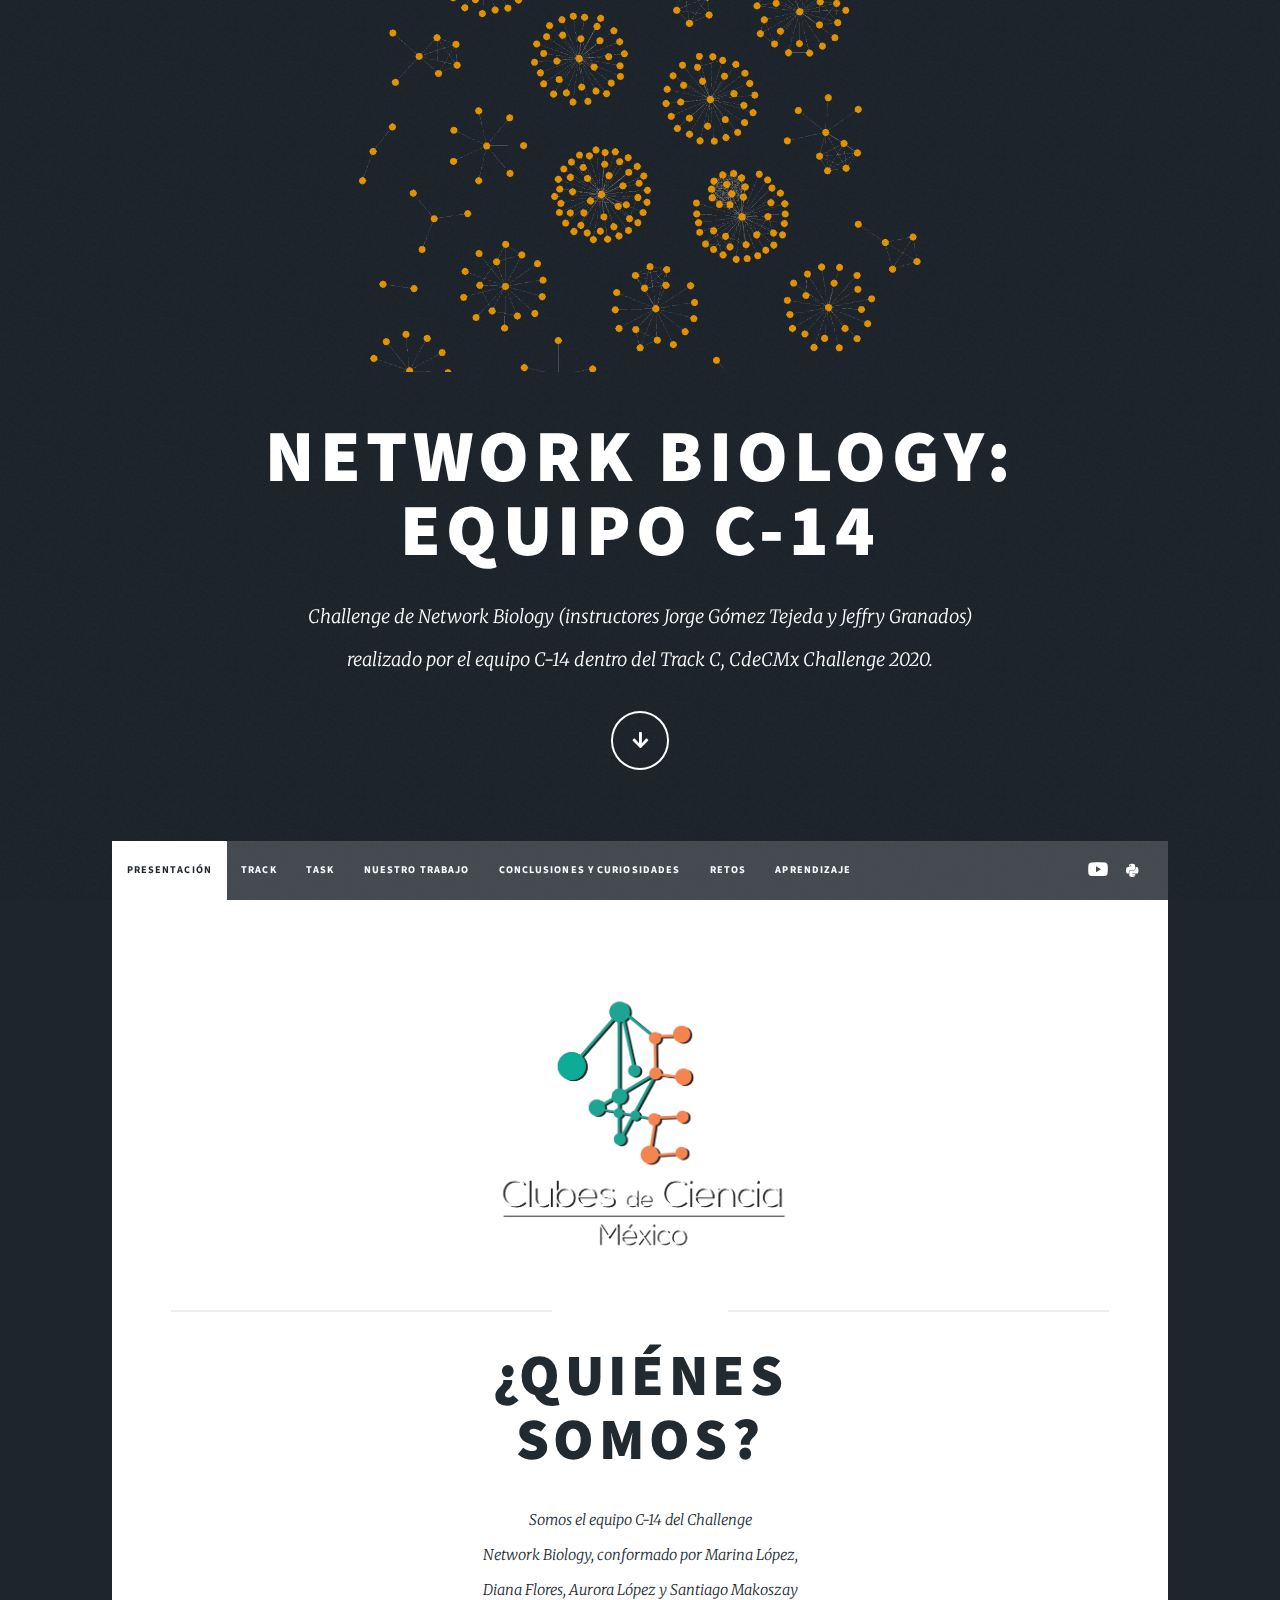
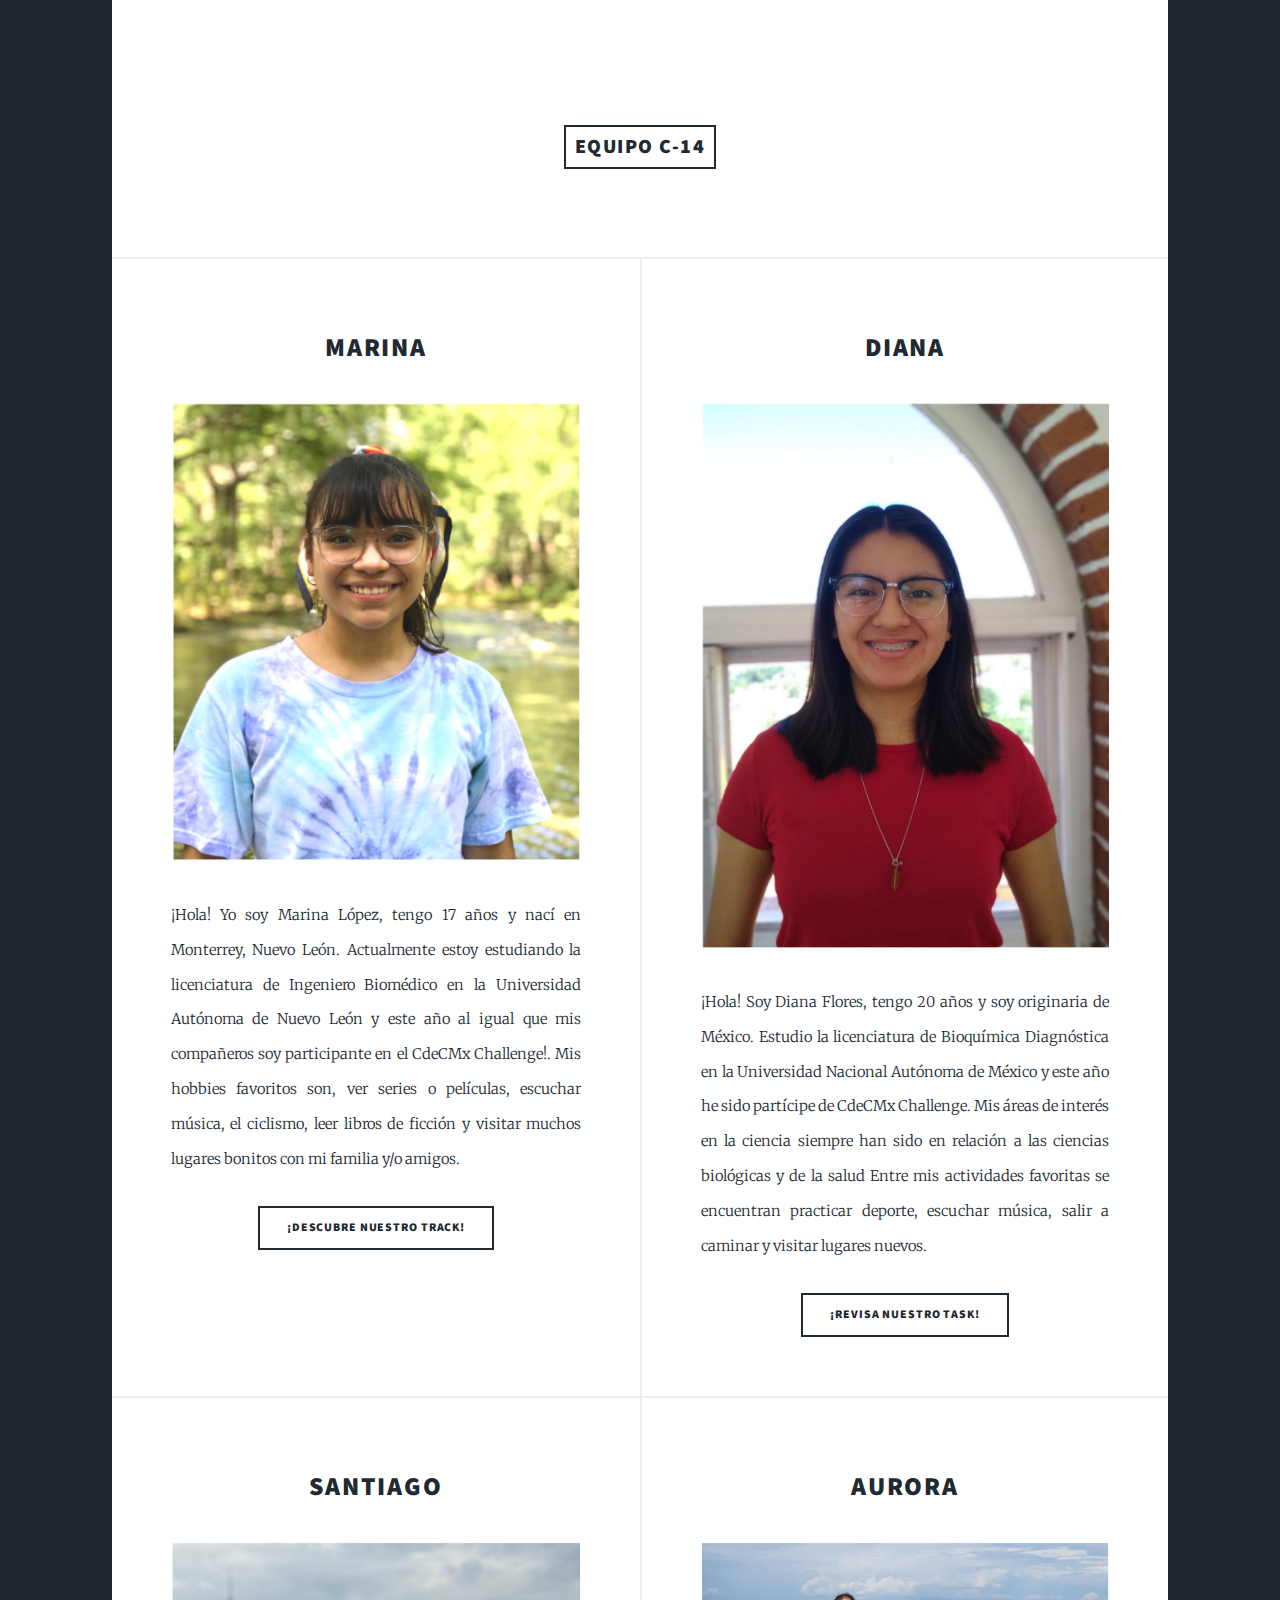
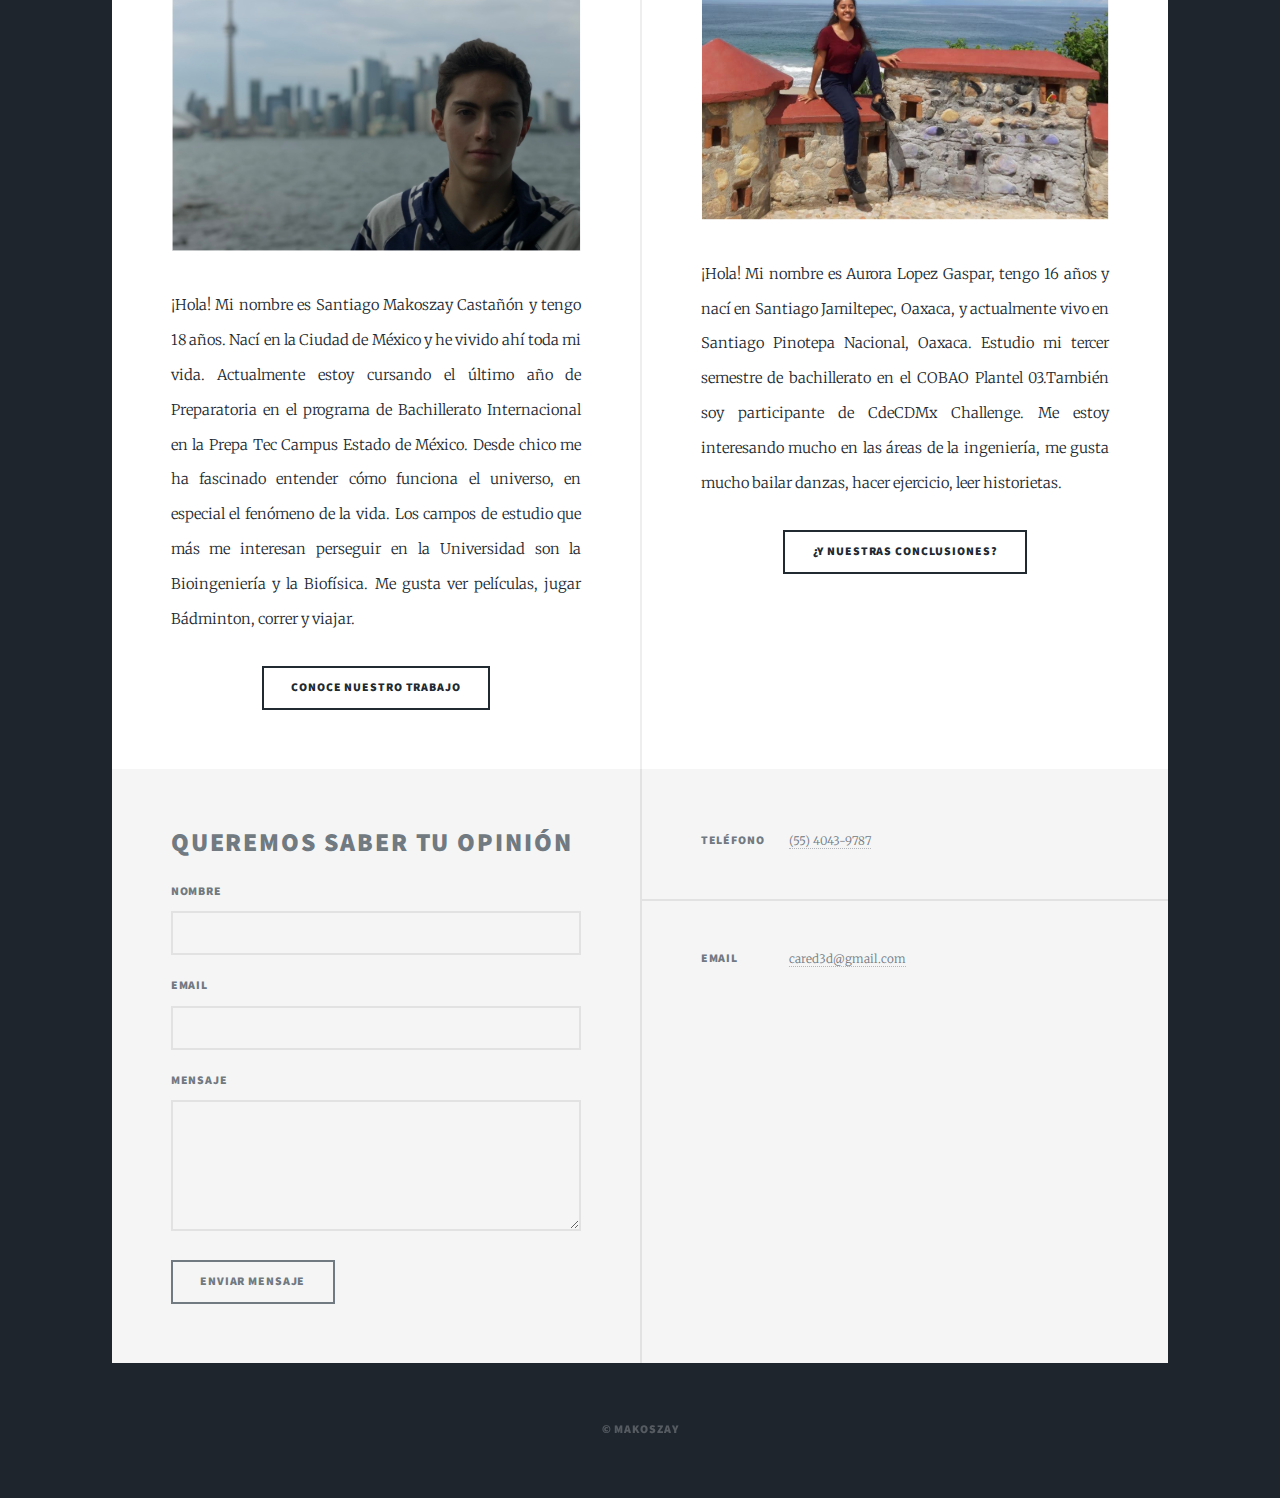
==== commit df464ca7: "Update index.html" ====
--- a/index.html
+++ b/index.html
@@ -138,7 +138,8 @@
 				<!-- Footer -->
 					<footer id="footer">
 						<section>
-							<form method="post" action="mailto:cared3d@gmail.com?subject=Información Care-3D">
+							<h2>Queremos saber tu opinión</h2>
+							<form method="post" action="santiago.makoszay@yahoo.com?subject=Opinión Task equipo C-14">
 								<div class="fields">
 									<div class="field">
 										<label for="name">Nombre</label>
@@ -161,17 +162,11 @@
 						<section class="split contact">
 							<section>
 								<h3>Teléfono</h3>
-								<p><a href="tel:+525561445810">(55) 6144-5810</a></p>
+								<p><a href="tel:+525540439787">(55) 4043-9787</a></p>
 							</section>
 							<section>
 								<h3>Email</h3>
-								<p><a href="mailto:care3d@gmail.com">cared3d@gmail.com</a></p>
-							</section>
-							<section>
-								<h3>Redes Sociales</h3>
-								<ul class="icons">
-									<li><a href="https://www.facebook.com/donacioncaretas3D/" target=”_blank” class="icon brands fa-facebook-f"><span class="label">Facebook</span></a></li>
-								</ul>
+								<p><a href="mailto:santiago.makoszay@yahoo.com">cared3d@gmail.com</a></p>
 							</section>
 						</section>
 					</footer>
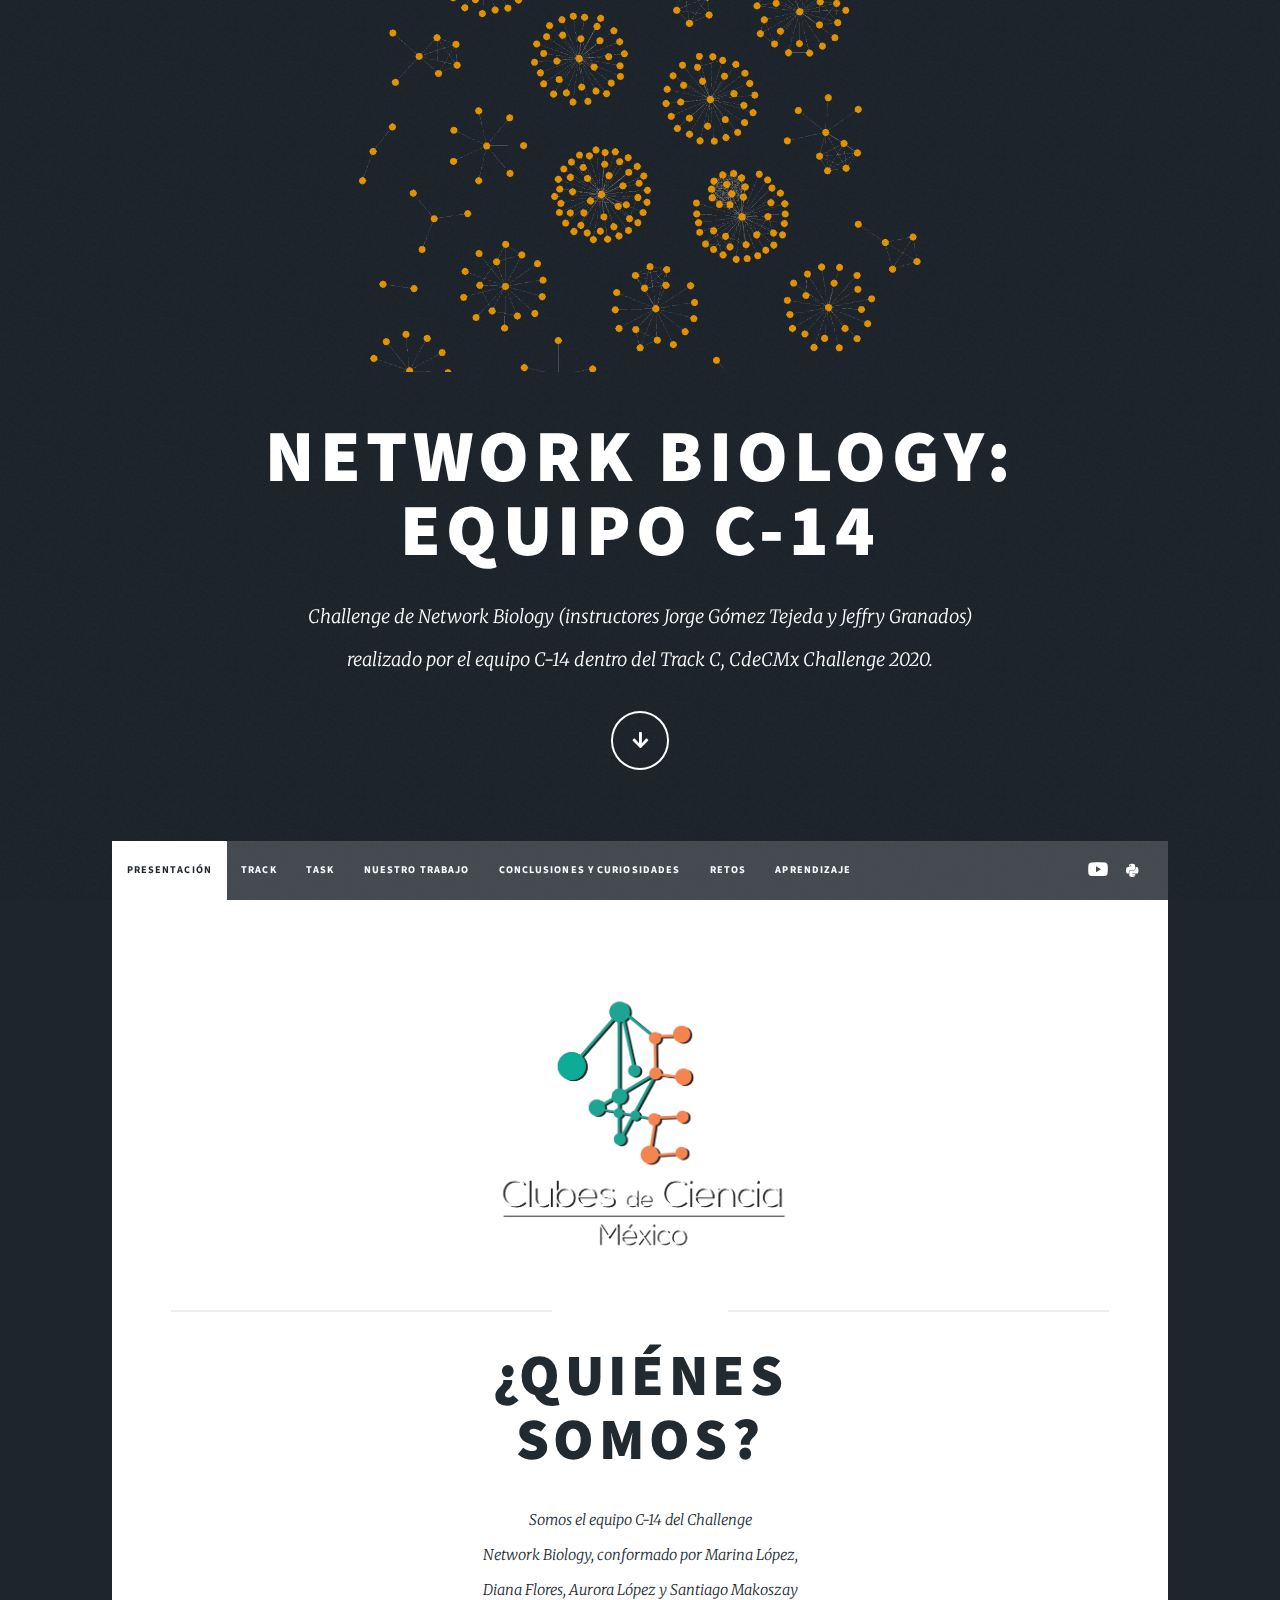
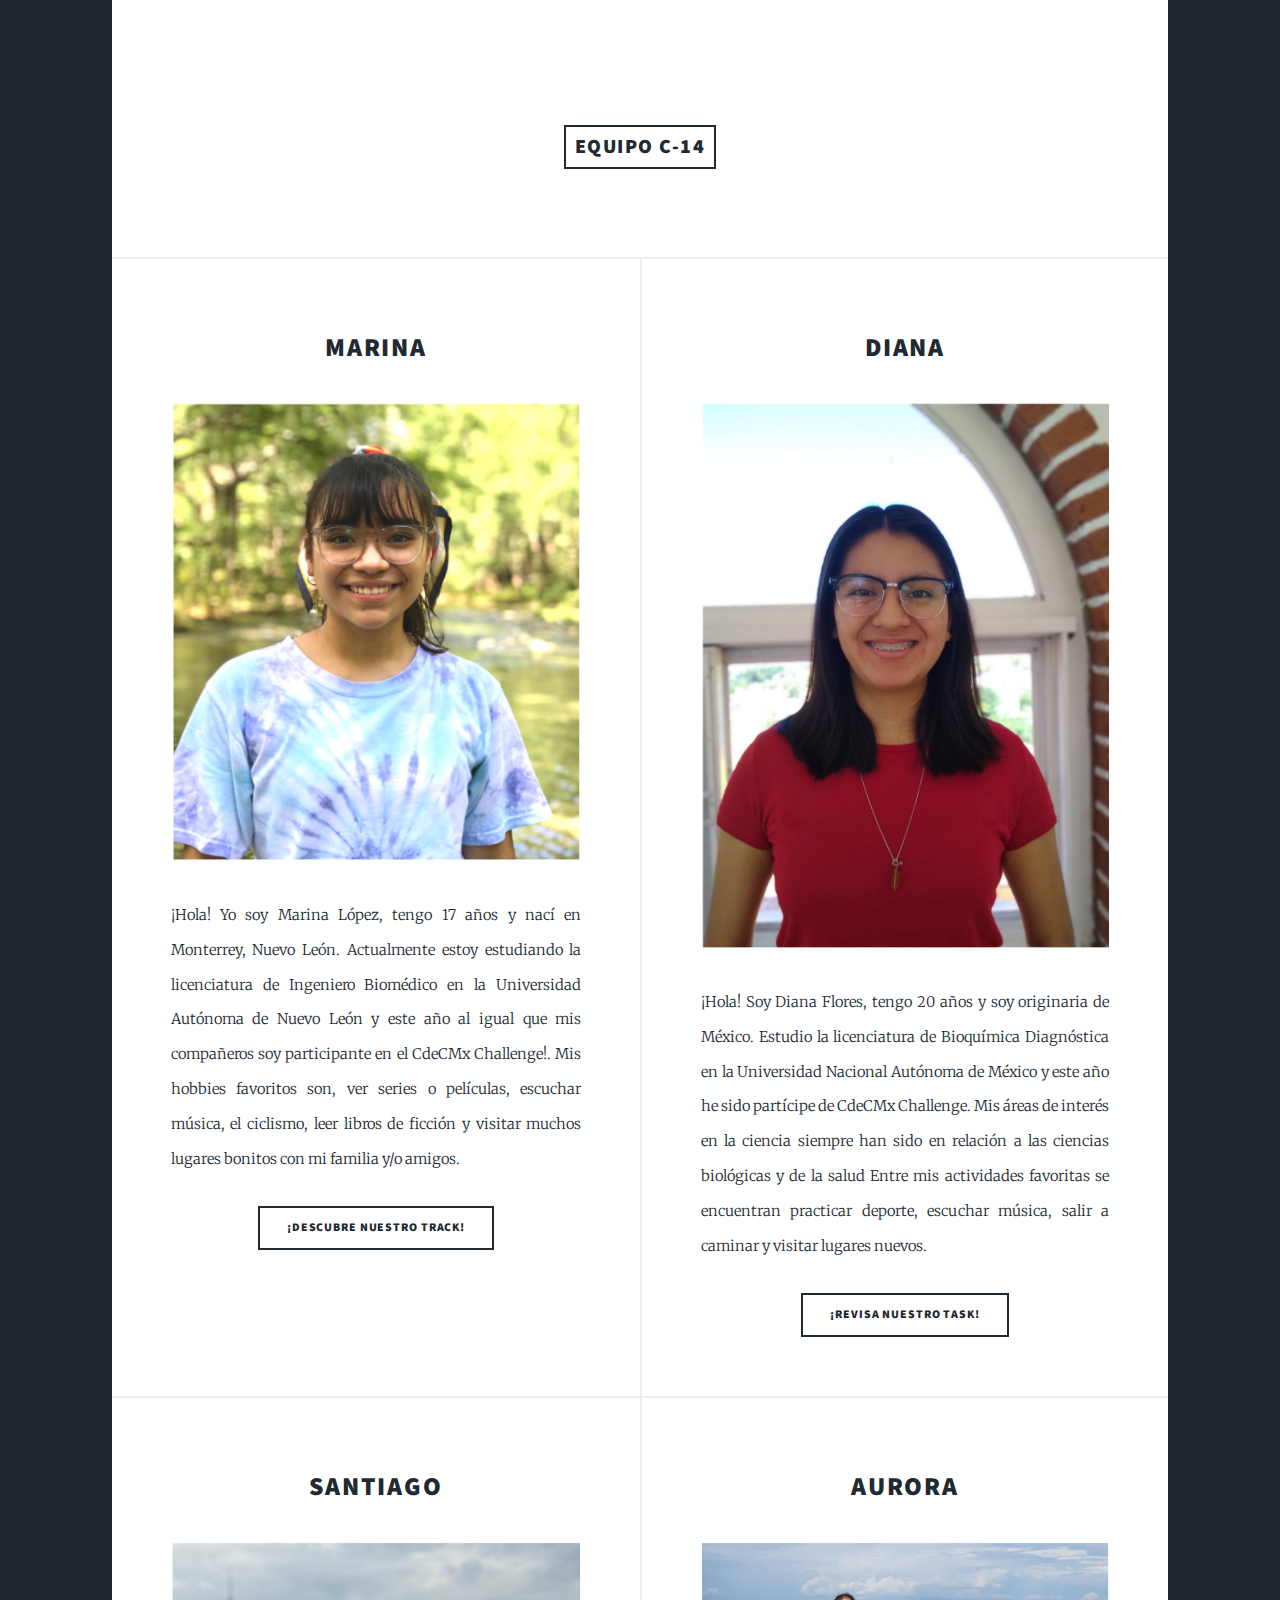
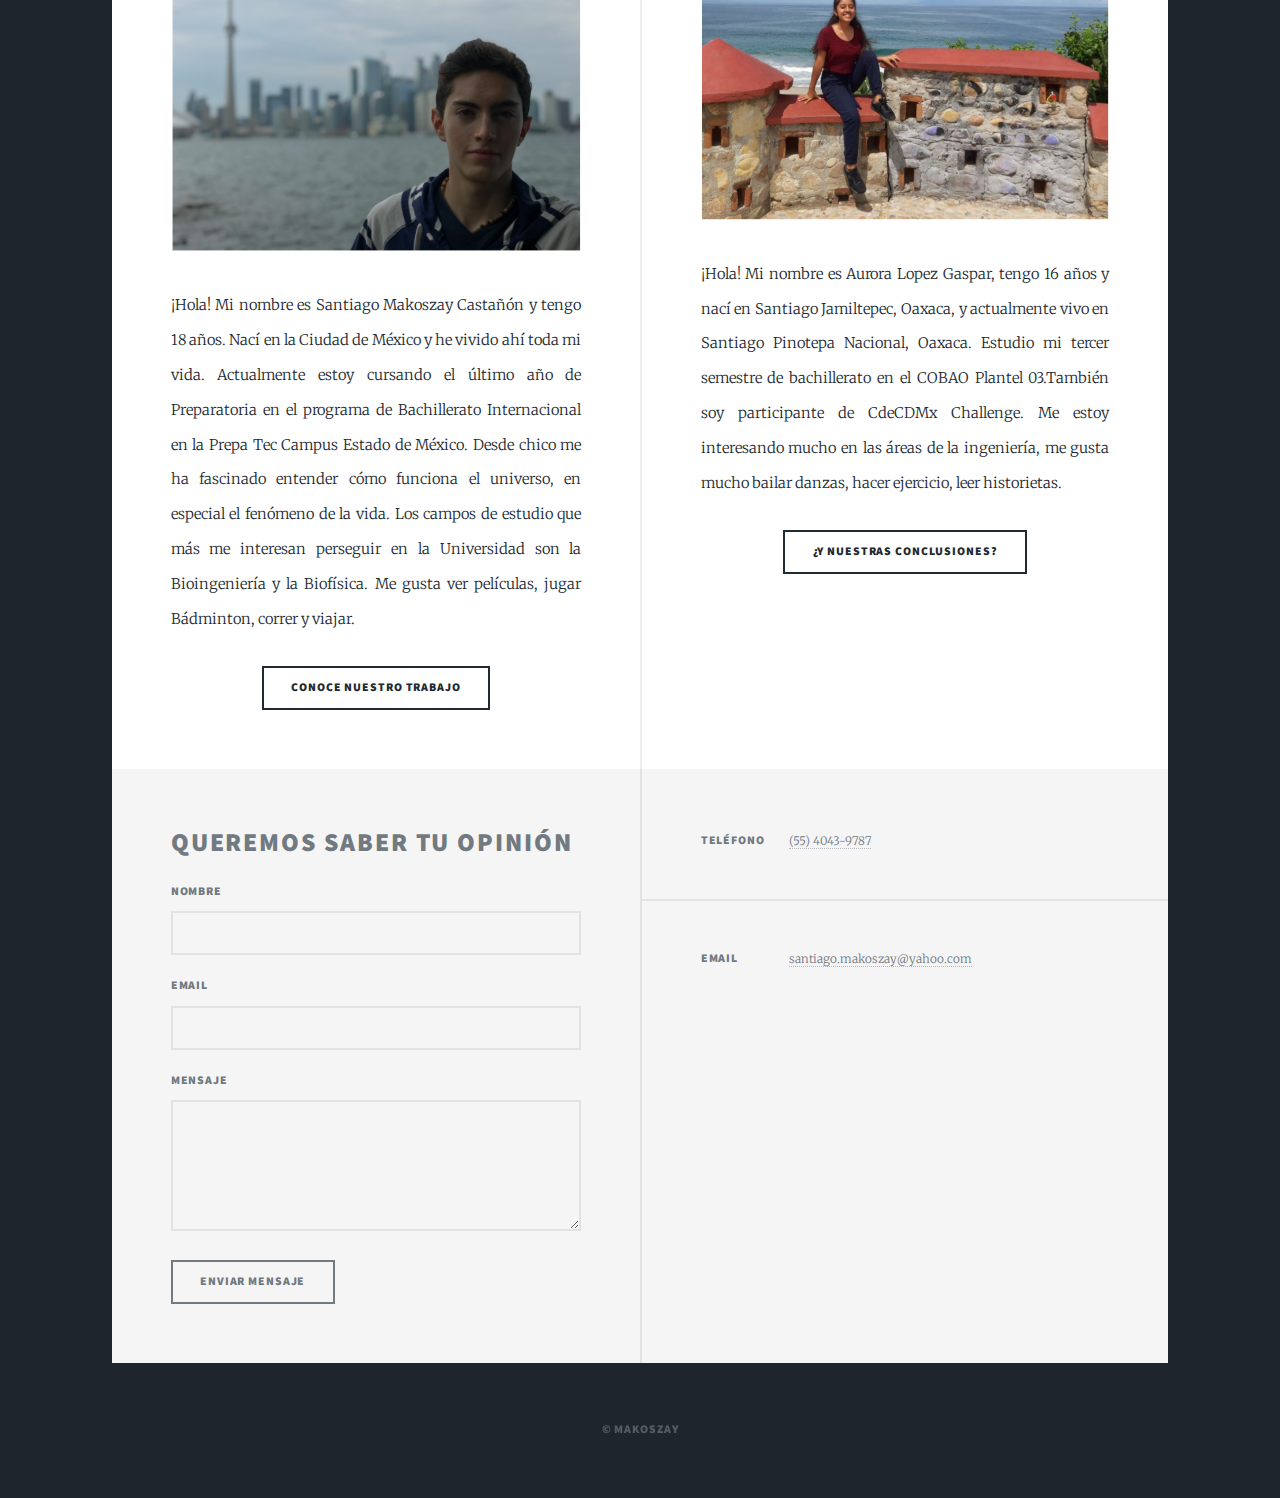
==== commit 4bbaa1ac: "Update index.html" ====
--- a/index.html
+++ b/index.html
@@ -6,7 +6,7 @@
 -->
 <html>
 	<head>
-		<title>CARE 3D</title>
+		<title>C-14</title>
 		<meta charset="utf-8" />
 		<meta name="viewport" content="width=device-width, initial-scale=1, user-scalable=no" />
 		<link rel="stylesheet" href="assets/css/main.css" />
@@ -166,7 +166,7 @@
 							</section>
 							<section>
 								<h3>Email</h3>
-								<p><a href="mailto:santiago.makoszay@yahoo.com">cared3d@gmail.com</a></p>
+								<p><a href="mailto:santiago.makoszay@yahoo.com">santiago.makoszay@yahoo.com</a></p>
 							</section>
 						</section>
 					</footer>
